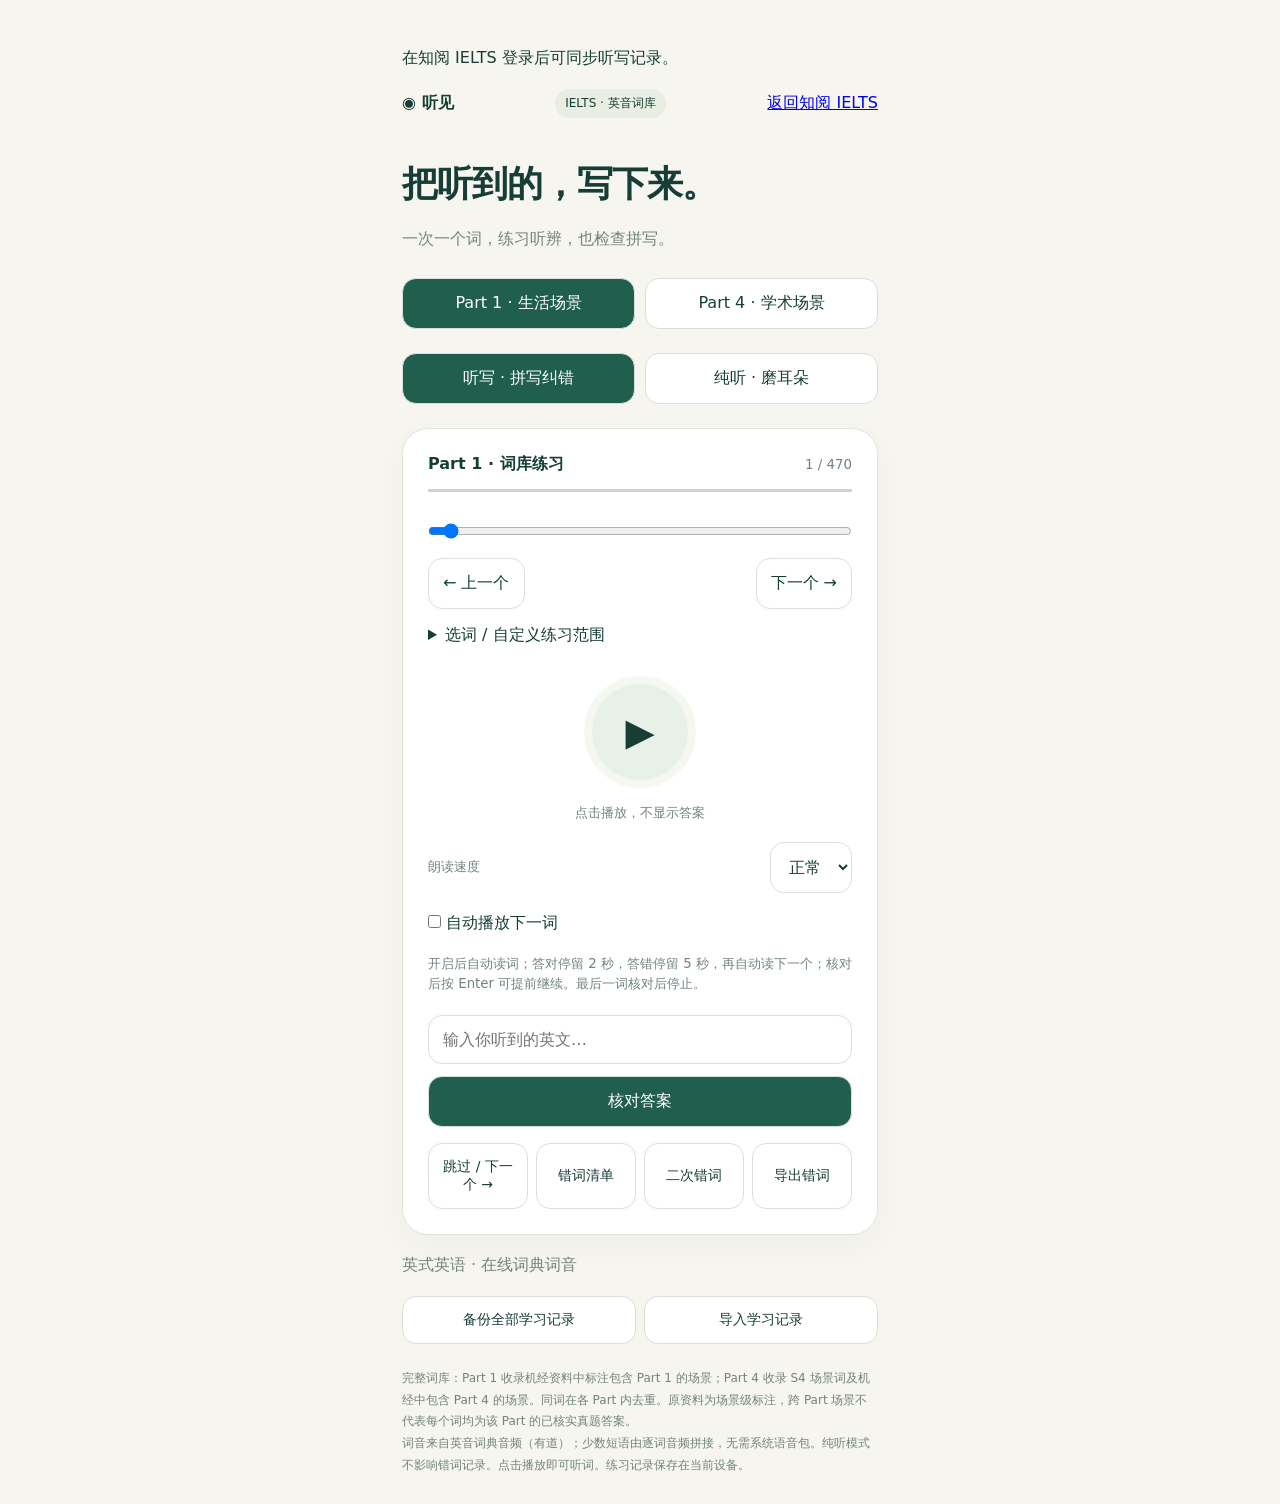
==== dictation/index.html @ 8abfdfd5 "Add standalone Part 1 and Part 4 dictation module" ====
<!doctype html><html lang="zh-CN"><meta charset="utf-8"><meta name="viewport" content="width=device-width,initial-scale=1"><title>听见 · 雅思听写</title><style>*{box-sizing:border-box}body{margin:0;background:#f6f5ef;color:#163d36;font:16px system-ui}main{max-width:520px;margin:auto;padding:28px 22px}header{display:flex;justify-content:space-between;align-items:center}small,.muted{color:#72847c}h1{font-size:36px;letter-spacing:-1px;margin:42px 0 10px}p{line-height:1.8}.tabs{display:flex;gap:10px;margin:24px 0}button,select,input{font:inherit;border:1px solid #d7e1d8;border-radius:14px;padding:14px;background:white;color:inherit}button{cursor:pointer}.tabs button{flex:1}.active,.primary{background:#205e4e;color:white}.card{background:white;border:1px solid #e0e5da;border-radius:26px;padding:25px;box-shadow:0 12px 35px #163d3608}.row{display:flex;justify-content:space-between;align-items:center}.play{display:block;margin:30px auto 14px;width:112px;height:112px;border-radius:50%;background:#e8f1e8;font-size:38px;border:8px solid #f5f8f1}input{width:100%;margin:22px 0 12px;outline-color:#205e4e}.primary{width:100%}#result{line-height:1.8;margin-top:16px}footer{font-size:12px;line-height:1.8;color:#72847c;margin-top:24px}.tools{display:flex;gap:8px;margin-top:16px}.tools button{flex:1;font-size:14px}progress{width:100%;height:5px;accent-color:#205e4e}.tag{background:#e8eee2;padding:6px 10px;border-radius:20px;font-size:12px}</style><main><p id="cloudState" role="status"></p><header><b>◉ 听见</b><span class="tag">IELTS · 英音词库</span><a href="../">返回知阅 IELTS</a></header><h1>把听到的，写下来。</h1><p class="muted">一次一个词，练习听辨，也检查拼写。</p><div class="tabs"><button id="p1" class="active" onclick="choose(1)">Part 1 · 生活场景</button><button id="p4" onclick="choose(4)">Part 4 · 学术场景</button></div><div class="tabs"><button id="dictMode" class="active" onclick="mode('dict')">听写 · 拼写纠错</button><button id="listenMode" onclick="mode('listen')">纯听 · 磨耳朵</button></div><section id="wrongPanel" hidden class="card" style="margin-bottom:20px"><div class="row"><b id="wrongTitle">错词清单</b><button onclick="returnAll()">返回全部词</button></div><p class="muted">复习答对也会保留记录；只有点击“已学会”才从当前清单移除。错词复习中再次答错，会加入二次错词清单。</p><div class="tools"><button onclick="wrongSelect(true)">全选</button><button onclick="wrongSelect(false)">取消全选</button></div><div class="tools"><button onclick="review()">原错词清单</button><button onclick="openSecond()">二次错词清单</button></div><button onclick="exportWrong()" style="width:100%;margin-top:12px">导出全部错词（含二次错词）</button><div id="wrongRows" style="max-height:360px;overflow:auto;margin:12px 0"></div><button class="primary" onclick="practiceWrong()">练习勾选的错词</button><p id="wrongMessage" aria-live="polite"></p></section><div class="card"><div class="row"><b id="label"></b><small id="count"></small></div><button id="returnAll" hidden onclick="returnAll()" style="width:100%;margin:12px 0">← 返回当前 Part 全部词</button><progress id="progress"></progress><input id="seek" type="range" min="0" value="0" aria-label="调整词语进度" style="margin:14px 0 2px" onchange="jump(Number(this.value))"><div class="row"><button onclick="jump(Math.max(0,idx-1))">← 上一个</button><button onclick="jump(Math.min(list.length-1,idx+1))">下一个 →</button></div><details style="margin-top:16px"><summary style="cursor:pointer">选词 / 自定义练习范围</summary><p class="muted" style="font-size:13px">打开列表会暂停播放，并显示英文词。点击词语可跳转；勾选后可练选中的词。</p><div class="tools"><button onclick="selectAll(true)">全选</button><button onclick="selectAll(false)">清空</button></div><div id="wordPicker" style="max-height:240px;overflow:auto;margin:12px 0"></div><button class="primary" onclick="useSelected()">练选中的词</button><button style="width:100%;margin-top:8px" onclick="choose(part)">恢复当前 Part 全部词</button><p id="selectionMessage" aria-live="polite"></p></details><button class="play" aria-label="播放英文词音" onclick="play()">▶</button><center><small id="status">点击播放，不显示答案</small></center><div class="row" style="margin-top:20px"><small>朗读速度</small><select id="rate" aria-label="朗读速度"><option value="0.8">慢速</option><option value="1" selected>正常</option></select></div><div id="listening" hidden><p id="nowWord" style="text-align:center;font-size:24px"></p><div class="row"><label for="gap">词间停顿</label><select id="gap"><option value="2000">2 秒</option><option value="4000" selected>4 秒</option><option value="6000">6 秒</option></select></div><p><label><input id="loop" type="checkbox" checked style="width:auto;margin:0"> 循环当前 Part</label></p><p class="muted">自动读词两遍，再播放下一个。开始前设置好；锁屏或切换后台可能中断播放。</p></div><div id="dictation"><p><label><input id="autoDict" type="checkbox" style="width:auto;margin:0" onchange="setAutoDict()"> 自动播放下一词</label></p><small>开启后自动读词；答对停留 2 秒，答错停留 5 秒，再自动读下一个；核对后按 Enter 可提前继续。最后一词核对后停止。</small><input id="answer" placeholder="输入你听到的英文…" autocomplete="off" autocorrect="off" autocapitalize="off" spellcheck="false" aria-label="听写答案"><button class="primary" id="check" onclick="check()">核对答案</button><div id="result" aria-live="polite"></div><div class="tools"><button onclick="next()">跳过 / 下一个 →</button><button onclick="review()">错词清单</button><button onclick="openSecond()">二次错词</button><button onclick="exportWrong()">导出错词</button></div></div></div><p id="voiceInfo" class="muted" aria-live="polite"></p><div class="tools"><button onclick="backupStudy()">备份全部学习记录</button><button onclick="document.getElementById('restoreFile').click()">导入学习记录</button></div><input id="restoreFile" type="file" accept="application/json,.json" hidden onchange="restoreStudy(this)"><p id="backupStatus" aria-live="polite"></p><footer>完整词库：Part 1 收录机经资料中标注包含 Part 1 的场景；Part 4 收录 S4 场景词及机经中包含 Part 4 的场景。同词在各 Part 内去重。原资料为场景级标注，跨 Part 场景不代表每个词均为该 Part 的已核实真题答案。<br>词音来自英音词典音频（有道）；少数短语由逐词音频拼接，无需系统语音包。纯听模式不影响错词记录。点击播放即可听词。练习记录保存在当前设备。</footer></main><script src="../vendor/supabase-2.117.3.js"></script><script src="../cloud/config.js"></script><script src="../cloud/sync-model.js"></script><script>
const phonetics={"certificate": "/səˈtɪfɪkeɪt/", "map": "/mæp/", "insurance": "/ɪnˈʃʊərəns/", "family": "/ˈfæməli/", "market": "/ˈmɑːkɪt/", "Saturday": "/ˈsætədeɪ/", "swim": "/swɪm/", "gym": "/dʒɪm/", "drama": "/ˈdrɑːmə/", "newspaper": "/ˈnjuːzpeɪpər/", "singing": "/ˈsɪŋɪŋ/", "studio": "/ˈstjuːdiəʊ/", "golf": "/ɡɒlf/", "Thursday": "/ˈθɜːzdeɪ/", "magazine": "/ˌmæɡəˈziːn/", "film": "/fɪlm/", "guide": "/ɡaɪd/", "camp": "/kæmp/", "Sunday": "/ˈsʌndeɪ/", "April": "/ˈeɪprəl/", "glove": "/ɡlʌv/", "sticker": "/ˈstɪkər/", "month": "/mʌnθ/", "competition": "/ˌkɒmpəˈtɪʃn/", "diet": "/ˈdaɪət/", "primary school": "/ˈpraɪməri skuːl/", "sandwich": "/ˈsænwɪdʒ/", "piano": "/piˈænəʊ/", "swimming": "/ˈswɪmɪŋ/", "school": "/skuːl/", "apron": "/ˈeɪprən/", "bicycle": "/ˈbaɪsɪkl/", "helmet": "/ˈhelmət/", "pencil": "/ˈpensl/", "phone": "/fəʊn/", "travel": "/ˈtrævl/", "vegetarian": "/ˌvedʒɪˈteəriən/", "sports": "/spɔːts/", "March": "/mɑːtʃ/", "guitar": "/ɡɪˈtɑː(r)/", "day": "/deɪ/", "family photo": "/ˈfæməliˈfəʊtəʊ/", "hat": "/hæt/", "toy": "/tɔɪ/", "drink": "/drɪŋk/", "climbing": "/ˈklaɪmɪŋ/", "sailing": "/ˈseɪlɪŋ/", "October": "/ɒkˈtəʊbər/", "radio": "/ˈreɪdiəʊ/", "cartoon": "/kɑːˈtuːn/", "keyboard": "/ˈkiːbɔːd/", "music": "/ˈmʌzɪk/", "shopping": "/ˈʃɒpɪŋ/", "exhibition": "/ˌeksɪˈbɪʃn/", "dancing": "/ˈdɑːnsɪŋ/", "tennis": "/ˈtenɪs/", "party": "/ˈpɑːti/", "meal": "/miːl/", "July": "/dʒuˈlaɪ/", "tent": "/tent/", "nature": "/ˈneɪtʃər/", "September": "/sepˈtembər/", "morning": "/ˈmɔːnɪŋ/", "artists’ club": "/ˈɑːtɪstəz klʌb/", "bike": "/baɪk/", "camera": "/ˈkæmərə/", "car": "/kɑː(r)/", "card": "/kɑːd/", "cousin": "/ˈkʌzn/", "helicopter": "/ˈhelɪkɒptər/", "menu": "/ˈmenjuː/", "movie": "/ˈmuːvi/", "week": "/wiːk/", "gift": "/ɡɪft/", "bag": "/bæɡ/", "gallery": "/ˈɡæləri/", "slide": "/slaɪd/", "warning": "/ˈwɔːnɪŋ/", "movement": "/ˈmuːvmənt/", "restaurant": "/ˈrestrɒnt/", "emergency": "/iˈmɜːdʒənsi/", "album": "/ˈælbəm/", "every": "/ˈevri/", "seminar group": "/ˈsemɪnɑː(r) ɡruːp/", "chef": "/ʃef/", "organized": "/ˈɔːɡənaɪzd/", "candle": "/ˈkændl/", "date": "/deɪt/", "instructor": "/ɪnˈstrʌktər/", "diving": "/ˈdaɪvɪŋ/", "Tuesday": "/ˈtjuːzdeɪ/", "August": "/ˈɔːɡəst/", "pound": "/paʊnd/", "theatre": "/ˈθiətə(r)/", "new opera": "/njuː ˈɒpərə/", "baseball": "/ˈbeɪsbɔːl/", "November": "/nəʊˈvembər/", "afternoon": "/ˌɑːftəˈnuːn/", "child": "/tʃaɪld/", "boys": "/bɔɪz/", "comedy": "/ˈkɒmədi/", "ticket": "/ˈtɪkɪt/", "allergy": "/ˈælədʒi/", "Wednesday": "/ˈwenzdeɪ/", "festival": "/ˈfestɪvl/", "programmes": "/ˈprəʊɡræmz/", "automatic": "/ˌɔːtəˈmætɪk/", "baby": "/ˈbeɪbi/", "ball": "/bɔːl/", "basement": "/ˈbeɪsmənt/", "booklet": "/ˈbʊklɪt/", "boot": "/buːt/", "box": "/bɒks/", "boxing": "/ˈbɒksɪŋ/", "celebration": "/selɪˈbreɪʃn/", "circus": "/ˈsɜːkəs/", "club": "/klʌb/", "clubhouse": "/ˈklʌbhaʊs/", "coat": "/kəʊt/", "comic": "/ˈkɒmɪk/", "contract": "/ˈkɒntrækt/", "dance": "/dɑːns/", "extra": "/ˈekstrə/", "fitness": "/ˈfɪtnəs/", "high": "/haɪ/", "hiking": "/ˈhaɪkɪŋ/", "Indoor": "/ˈɪndɔː(r)/", "knife": "/naɪf/", "large": "/lɑːdʒ/", "mail": "/meɪl/", "mat": "/mæt/", "pay": "/peɪ/", "rope": "/rəʊp/", "search": "/sɜːtʃ/", "soccer": "/ˈsɒkər/", "sport": "/spɔːt/", "stamp": "/stæmp/", "stand": "/stænd/", "strawberry": "/ˈstrɔːbəri/", "surf": "/sɜːf/", "sweater": "/ˈswetər/", "total": "/ˈtəʊtl/", "umbrella": "/ʌmˈbrelə/", "activity": "/ækˈtɪvəti/", "art": "/ɑːt/", "back problem": "/bæk ˈprɒbləm/", "band": "/bænd/", "beverage": "/bɪˈvɛrɪdʒ/", "bird watching": "/bɜːd ˈwɒtʃɪŋ/", "booking": "/ˈbʊkɪŋ/", "bright clothes": "/braɪt klaʊðz/", "cold drink": "/kəʊld drɪŋk/", "dentist": "/ˈdentɪst/", "error": "/ˈerər/", "health check": "/heθ tʃek/", "historical photo": "/hɪˈstɒrɪkl fəʊtəʊ/", "message": "/ˈmesɪdʒ/", "opera": "/ˈɒprə/", "paint": "/peɪnt/", "parents": "/ˈpeərənts/", "postage": "/ˈpəʊstɪdʒ/", "purple": "/ˈpɜːpl/", "race": "/reɪs/", "recent reward": "/ˈriːsnt riˈwɔːd/", "resort": "/rɪˈzɔːt/", "return": "/rɪˈtɜːn/", "russia": "/ˈrʌʃə/", "silence": "/ˈsaɪləns/", "single": "/ˈsɪŋɡl/", "truck": "/trʌk/", "wet suit": "/wet suːt/", "yoga": "/ˈjəʊɡə/", "uncle": "/ˈʌŋkl/", "double": "/ˈdʌbl/", "brush": "/brʌʃ/", "garden": "/ˈɡɑːdn/", "cleaning": "/ˈkliːnɪŋ/", "flexible": "/ˈfleksɪbl/", "expensive": "/ɪkˈspensɪv/", "boxes": "/ˈbɒksɪz/", "home": "/həʊm/", "storage": "/ˈstɔːrɪdʒ/", "laundry": "/ˈlɔːndri/", "apartment": "/əˈpɑːtmənt/", "uniform": "/ˈjuːnɪfɔːm/", "furniture": "/ˈfɜːnɪtʃər/", "doctor": "/ˈdɒktər/", "floor": "/flɔːr/", "security": "/sɪˈkjʊəri/", "shoes": "/ʃuːz/", "accommodation": "/əˌkɒməˈdeɪʃn/", "grocery": "/ˈɡrəʊsəri/", "waterproof": "/ˈwɔːtəpruːf/", "trousers": "/ˈtraʊzərz/", "towel": "/ˈtaʊəl/", "references": "/ˈrefərənsɪz/", "polished": "/ˈpɒlɪʃt/", "labels": "/ˈleɪblz/", "carton": "/ˈkɑːtn/", "budget": "/ˈbʌdʒɪt/", "cheaper": "/ˈtʃiːpər/", "check/cheque": "/tʃek/", "fridge": "/frɪdʒ/", "heater": "/ˈhiːtə(r)/", "housing": "/ˈhaʊzɪŋ/", "neighbor": "/ˈneɪbər/", "non-smoking": "/ˌnɒn ˈsməʊkɪŋ/", "northeast": "/ˌnɔːθˈiːst/", "northern": "/ˈnɔːðən/", "oven": "/ˈʌvn/", "pillow": "/ˈpɪləʊ/", "star": "/stɑː(r)/", "table": "/ˈteɪbl/", "television": "/ˈtelɪvɪʒn/", "cabinets": "/ˈkæbɪnɪts/", "quiet": "/ˈkwaɪət/", "balcony": "/ˈbælkəni/", "breakfast": "/ˈbrekfəst/", "flat": "/flæt/", "game": "/ɡeɪm/", "garbage": "/ˈɡɑːrbɪdʒ/", "heated": "/hiːtɪd/", "House": "/haʊs/", "kitchen": "/ˈkɪtʃɪn/", "leak": "/liːk/", "lock": "/lɒk/", "microwave": "/ˈmaɪkrəweɪv/", "safe": "/seɪf/", "chair": "/tʃeə(r)/", "sick": "/sɪk/", "socks": "/sɒks/", "suit": "/suːt/", "snack": "/snæk/", "CDs": "/siː diːz/", "reception": "/rɪˈsepʃn/", "rack": "/ræk/", "long strap": "/lɒŋ stræp/", "fan": "/fæn/", "jeans": "/dʒiːnz/", "bin": "/bɪn/", "beach": "/biːtʃ/", "hospital": "/ˈhɒspɪtl/", "photograph": "/ˈfəʊtəʊɡræf/", "supermarket": "/ˈsuːpəmɑːkɪt/", "conference": "/ˈkɒnfərəns/", "night": "/naɪt/", "round": "/raʊnd/", "cinema": "/ˈsɪnɪmə/", "museum": "/ˈmjuːziəm/", "cafe": "/ˈkæfeɪ/", "airline": "/ˈeəlaɪn/", "cake": "/keɪk/", "food": "/fuːd/", "photo": "/ˈfəʊtəʊ/", "tourism": "/ˈtʊərɪzəm/", "meat": "/miːt/", "holiday": "/ˈhɒlədeɪ/", "south": "/saʊθ/", "egg": "/eg/", "children": "/ˈtʃɪldrən/", "driver": "/ˈdraɪvə(r)/", "playground": "/ˈpleɪɡraʊnd/", "walk": "/wɔːk/", "parking": "/ˈpɑːkɪŋ/", "passport": "/ˈpɑːspɔːt/", "train": "/treɪn/", "coach": "/kəʊtʃ/", "cookery": "/ˈkʊkəri/", "France": "/frɑːns/", "hotel": "/həʊˈtel/", "India": "/ˈɪndɪə/", "lunch": "/lʌntʃ/", "visa": "/ˈviːzə/", "juice": "/dʒuːs/", "massage": "/məˈsɑːʒ/", "waterfall": "/ˈwɔːtəfɔːl/", "address": "/əˈdres/", "autumn": "/ˈɔːtəm/", "café": "/ˈkæfeɪ/", "charge": "/tʃɑːdʒ/", "cheese": "/tʃiːz/", "cook": "/kʊk/", "Europe": "/ˈjʊərəp/", "flight": "/flaɪt/", "hive": "/haɪv/", "hot meal": "/hɒt miːl/", "husband": "/ˈhʌzbənd/", "jacket": "/ˈdʒækɪt/", "middle": "/ˈmɪdl/", "navigation": "/ˌnævɪˈɡeɪʃn/", "online": "/ˌɒnˈlaɪn/", "peak season": "/piːk ˈsiːzn/", "plane": "/pleɪn/", "seasoned": "/ˈsiːznd/", "Spanish": "/ˈspænɪʃ/", "spot": "/spɒt/", "taxi": "/ˈtæksi/", "weekend": "/ˈwiːkɛnd/", "name": "/neɪm/", "Scotland": "/ˈskɒtlənd/", "transportation": "/trænspɔːˈteɪʃn/", "drive": "/draɪv/", "Japan": "/dʒəˈpæn/", "apple": "/ˈæpl/", "tomato": "/təˈmeɪtoʊ/", "dinner": "/ˈdɪnər/", "refreshments": "/rɪˈfreʃmənts/", "cream": "/kriːm/", "rice": "/raɪs/", "pizza": "/ˈpiːtsə/", "health center": "/helθ ˈsentər/", "birthday": "/ˈbɜːθdeɪ/", "review": "/rɪˈviːuː/", "account": "/əˈkaʊnt/", "cash": "/kæʃ/", "child seat": "/tʃaɪld siːt/", "coffee": "/ˈkɒfi/", "donation": "/dəʊˈneɪʃn/", "instrument": "/ˈɪnstrəmənt/", "noisy": "/ˈnɔɪzi/", "north America": "/ˌnɔːθ əˈmerɪkə/", "seafood": "/ˈsiːfuːd/", "ship": "/ʃɪp/", "snowboarding": "/ˈsnəʊbɔːdɪŋ/", "tourist": "/ˈtʊərɪst/", "walking boots": "/ˈwɔːkɪŋ buːts/", "business area": "/ˈbɪznəs ˈeəriə/", "June": "/dʒuːn/", "hour": "/ˈaʊər/", "harbor": "/ˈhɑːbər/", "blanket": "/ˈblæŋkɪt/", "desk": "/desk/", "local": "/ˈləʊkl/", "green ride": "/ɡriːn raɪd/", "root": "/ruːt/", "forest": "/ˈfɒrɪst/", "fish": "/fɪʃ/", "farm": "/fɑːm/", "bird": "/bɜːdz/", "shell": "/ʃel/", "flower": "/ˈflaʊər/", "organic": "/ɔːˈɡænɪk/", "grass": "/ɡrɑːs/", "hand": "/hænd/", "fruit": "/fruːt/", "extinct": "/ɪkˈstɪŋkt/", "male": "/meɪl/", "pest": "/pest/", "horse": "/hɔːs/", "endangered": "/ɪnˈdeɪndʒəd/", "half": "/hɑːf/", "lizard": "/ˈlɪzəd/", "neck": "/nek/", "nest": "/nest/", "rat": "/ræt/", "scientist": "/ˈsaɪəntɪst/", "virus": "/ˈvaɪrəs/", "whistle": "/ˈwɪsl/", "wolf": "/wʊlf/", "immune": "/ɪˈmjuːn/", "nut": "/nʌt/", "genetic": "/dʒɪˈnetɪk/", "donkey": "/ˈdɒŋkiː/", "soil": "/sɔɪl/", "coast": "/kəʊst/", "season": "/ˈsiːzn/", "seed": "/siːd/", "powder": "/ˈpaʊdər/", "hair": "/heə(r)/", "honey": "/ˈhʌni/", "hands": "/hændz/", "mineral": "/ˈmɪnərəl/", "disease": "/dɪˈziːz/", "bacteria": "/bækˈtɪəriə/", "animal": "/ˈænɪml/", "camel": "/ˈkæməl/", "dust": "/dʌst/", "fight": "/faɪt/", "sunlight": "/ˈsʌnlaɪt/", "tree": "/triː/", "reduction": "/rɪˈdʌkʃn/", "smell": "/smel/", "temperature": "/ˈtemprətʃə(r)/", "vision": "/ˈvɪʒn/", "poison": "/ˈpɔɪzn/", "natural": "/ˈnætʃərəl/", "tools": "/tuːlz/", "open": "/ˈəʊpən/", "corn": "/kɔːn/", "leaves": "/liːvz/", "digestion": "/daɪˈdʒestʃən/", "wildlife": "/ˈwaɪldaɪf/", "coconut": "/ˈkəʊkənʌt/", "mold": "/məʊld/", "ant": "/ænt/", "storm": "/stɔːm/", "ocean": "/ˈəʊʃn/", "organism": "/ˈɔːɡənɪz(ə)m/", "fresh": "/freʃ/", "variety": "/vəˈraɪəti/", "immune system": "/ˈɪmjuːn ˈsɪstəm/", "tuna": "/ˈtuːnə/", "young": "/jʌŋ/", "strong": "/strɒŋ/", "perfume": "/ˈpɜːfjuːm/", "cosmetics": "/kɒzˈmetɪks/", "eye": "/aɪ/", "small": "/smɔːl/", "move": "/muːv/", "infection": "/ɪnˈfekʃn/", "foot": "/fʊt/", "mouth": "/maʊθ/", "vitamin": "/ˈvaɪtəmɪn/", "taste": "/teɪst/", "lion": "/ˈlaɪən/", "antibiotic": "/ˌæntɪbaɪˈɒtɪk/", "ankle": "/ˈæŋkl/", "antiseptic": "/ˌæntɪˈseptɪk/", "cricket": "/ˈkrɪkɪt/", "dog": "/dɒɡ/", "dry": "/draɪ/", "eagle": "/ˈiːɡl/", "eat": "/iːt/", "fat": "/fæt/", "fishing net": "/ˈfɪʃɪŋ net/", "flu": "/fluː/", "fox": "/fɒks/", "fur": "/fɜː(r)/", "hearing": "/ˈhɪərɪŋ/", "hot": "/hɒt/", "hunger": "/ˈhʌŋɡər/", "hungry": "/ˈhʌŋɡri/", "illness": "/ˈɪlnəs/", "instinctive": "/ɪnˈstɪŋktɪv/", "leg": "/leɡ/", "alarm": "/əˈlɑːm/", "anti-freeze": "/ˌæntiː ˈfriːz/", "bee": "/biː/", "bone": "/bəʊn/", "brain": "/breɪn/", "feather": "/ˈfeðə(r)/", "frog": "/frɒɡ/", "heat": "/hiːt/", "lamb": "/læm/", "mice": "/maɪs/", "monkey": "/ˈmʌŋki/", "nutrition": "/njuːˈtrɪʃn/", "orange": "/ˈɒrɪndʒ/", "saliva": "/səˈlaɪvə/", "silver setting": "/ˈsɪlvər ˈsetɪŋ/", "source": "/sɔːs/", "specimen": "/ˈspesɪmən/", "spices": "/ˈspaɪsɪz/", "migrate": "/maɪˈɡreɪt/", "pair": "/peə(r)/", "portable": "/ˈpɔːtəbl/", "potato": "/pəˈteɪtəʊ/", "protection": "/prəˈtekʃn/", "rabbit": "/ˈræbɪt/", "herb": "/hɜːb/", "sheep": "/ʃiːp/", "shoulder": "/ˈʃəʊldər/", "signature": "/ˈsɪɡnətʃər/", "skin": "/skɪn/", "spider": "/ˈspaɪdər/", "sugar": "/ˈʃʊɡər/", "tail": "/teɪl/", "weed": "/wiːd/", "whales": "/weɪlz/", "captive": "/ˈkæptɪv/", "water": "/ˈwɔːtə/", "river": "/ˈrɪvər/", "mountain": "/ˈmaʊntɪn/", "stone": "/stəʊnz/", "fire": "/ˈfaɪər/", "climate": "/ˈklaɪmɪt/", "chocolate": "/ˈtʃɒklɪt/", "weight": "/weɪt/", "weather": "/ˈweðər/", "circle": "/ˈsɜːkl/", "nylon": "/ˈnaɪlɒn/", "lake": "/leɪk/", "environment": "/ɪnˈvaɪrənmənt/", "chemical": "/ˈkemɪklz/", "frozen": "/ˈfrəʊzn/", "technology": "/tekˈnɒlədʒi/", "cloud": "/klaʊd/", "energy": "/ˈenədʒi/", "microscope": "/ˈmaɪkrəskəʊp/", "iron": "/ˈaɪən/", "sun": "/sʌn/", "electrical": "/ɪˈlektrɪkl/", "ice": "/aɪs/", "volcano": "/vɒlˈkeɪnəʊ/", "wind": "/wɪnd/", "polluted": "/pəˈluːtɪd/", "resource": "/rɪˈsɔːs/", "trace": "/treɪs/", "dark": "/dɑːk/", "smoke": "/sməʊk/", "land": "/lænd/", "density": "/ˈdensəti/", "drought": "/draʊt/", "erosion": "/ɪˈrəʊʒn/", "carbon dioxide": "/ˌkɑːbən daɪˈɒksaɪd/", "global warming": "/ˈɡləʊbl ˈwɔːmɪŋ/", "air": "/eə(r)/", "electricity": "/ɪˌlekˈtrɪsɪti/", "depth": "/depθ/", "island": "/ˈaɪlənd/", "elastic": "/ɪˈlæstɪk/", "forecast": "/ˈfɔːkɑːst/", "circulation": "/ˌsɜːkjʊˈleɪʃn/", "durable": "/ˈdjʊərəbl/", "rain": "/reɪn/", "unnatural": "/ʌnˈnætʃərəl/", "flavour": "/ˈfleɪvər/", "fertilizer": "/ˈfɜːtəlaɪzər/", "drug": "/drʌɡ/", "collector": "/kəˈlektər/", "colored": "/ˈkʌləd/", "contaminant": "/kənˈtæmɪnənt/", "fog": "/fɒɡ/", "fossil": "/ˈfɒsəl/", "lower": "/ˈləʊər/", "lead": "/liːd/", "mining": "/ˈmaɪnɪŋ/", "moisture": "/ˈmɔɪstʃə(r)/", "nitrogen": "/ˈnaɪtrədʒən/", "oil": "/ɔɪl/", "olive oil": "/ˈɒlɪv ɔɪl/", "salty": "/ˈsɔːlti/", "thunder": "/ˈθʌndər/", "mineral soil": "/ˈmɪnərəl sɔɪl/", "mud": "/mʌd/", "oxygen": "/ˈɒksɪdʒən/", "pollution": "/pəˈluːʃn/", "rainwater": "/ˈreɪnˌwɔːtə(r)/", "smallest": "/ˈsmɔːlst/", "soft sediment": "/sɒft səˈdɪmənt/", "spare": "/speə(r)/", "thunderstorm": "/ˈθʌndəstɔːm/", "timber": "/ˈtɪmbər/", "language": "/ˈlæŋɡwɪdʒ/", "gold": "/ɡəʊld/", "tax": "/tæks/", "clothes": "/kləʊðz/", "coin": "/kɔɪn/", "salt": "/sɔːlt/", "negative": "/ˈnegətɪv/", "cave": "/keɪv/", "wedding": "/ˈwedɪŋ/", "village": "/ˈvɪlɪdʒɪ/", "face": "/feɪs/", "history": "/ˈhɪstəri/", "traditional": "/trəˈdɪʃənəl/", "silver": "/ˈsɪlvər kɔɪn/", "medicine": "/ˈmedsn/", "story": "/ˈstɔːri/", "painting": "/ˈpeɪntɪŋ/", "song": "/sɒŋ/", "women": "/ˈwɪmɪn/", "arrow": "/ˈærəʊ/", "entertainment": "/entəˈteɪnmənt/", "population": "/ˌpɒpjuˈleɪʃn/", "code": "/kəʊd/", "advertisement": "/ədˈvɜːtɪsmənt/", "agriculture": "/ˈæɡrɪkʌltʃər/", "brick": "/brɪk/", "bronze": "/brɒnz/", "desert": "/ˈdezət/", "ink": "/ɪŋk/", "letter": "/ˈletər/", "number": "/ˈnʌmbər/", "pilot": "/ˈpaɪlət/", "poetry": "/ˈpəʊətri/", "servant": "/ˈsɜːvənt/", "silk": "/sɪlk/", "shiny": "/ˈʃaɪni/", "government": "/ˈɡʌvənmənt/", "pottery": "/ˈpɒtəri/", "necklace": "/ˈnekls/", "Mexico": "/ˈmeksɪkəʊ/", "castle": "/ˈkɑːsl/", "Spain": "/speɪn/", "poor": "/pɔːr/", "economy": "/ɪˈkɒnəmi/", "politician": "/ˌpɒlɪˈtɪʃn/", "European": "/ˌjʊərəˈpiːən/", "oldest": "/ˈəʊldɪst/", "origin": "/ˈɒrɪdʒɪn/", "army": "/ˈɑːmi/", "accent": "/ˈæksnt/", "textile": "/ˈtekstaɪl/", "citizen": "/ˈsɪtɪzn/", "stories": "/ˈstɔːriz/", "central": "/ˈsentrəl/", "marriage": "/ˈmærɪdʒ/", "legal": "/ˈliːɡl/", "countries": "/ˈkʌntriz/", "culture": "/ˈkʌltʃər/", "classical": "/ˈklæsɪkl/", "fountain": "/ˈfaʊntn/", "emperor": "/ˈempərə(r)/", "Germany": "/ˈdʒɜːməni/", "rich": "/rɪtʃ/", "preserved": "/prɪˈzɜːvd/", "hill": "/hɪl/", "hospitality": "/hɒspɪˈtælɪti/", "lifestyle": "/ˈlaɪfstaɪl/", "company": "/ˈkʌmpəni/", "regulation": "/ˌreɡjuˈleɪʃn/", "escape": "/ɪˈskeɪp/", "boat": "/bəʊt/", "buried": "/ˈberɪd/", "clothing": "/ˈkləʊðɪŋ/", "colony": "/ˈkɒləni/", "digging": "/ˈdɪɡɪŋ/", "irrigate": "/ɪˈrɪɡeɪt/", "irrigation": "/ɪrɪˈɡeɪʃn/", "liberty": "/ˈlɪbəti/", "pirate": "/ˈpaɪrət/", "preserve": "/prɪˈzɜːv/", "proof": "/pruːf/", "signal": "/ˈsɪɡnəl/", "starvation": "/stɑːˈveɪʃn/", "still": "/stɪl/", "straw": "/strɔː/", "symbol": "/ˈsɪmbəl/", "childhood": "/ˈtʃaɪldhʊd/", "cotton": "/ˈkɒtn/", "crack": "/kræk/", "crown": "/kraʊn/", "cultural": "/ˈkʌltʃərəl/", "danger": "/ˈdeɪndʒər/", "dark blue": "/dɑːk bluː/", "definition": "/ˌdefɪˈnɪʃn/", "dirt": "/dɜːt/", "education": "/ˌedʒuˈkeɪʃn/", "enlargement": "/ɪnˈlɑːrdʒmənt/", "glue": "/ɡluː/", "higher": "/ˈhaɪər/", "hunting": "/ˈhʌntɪŋ/", "image": "/ˈɪmɪdʒ/", "impact": "/ˈɪmpækt/", "ingredient": "/ɪnˈɡriːdiənt/", "hero(es)": "/ˈhɪərəʊz/", "magic": "/ˈmædʒɪk/", "mathematics": "/ˌmæθəˈmætɪks/", "obesity": "/oʊˈbiːsəti/", "originality": "/ˌɒrɪdʒɪˈnæləti/", "pool": "/puːl/", "poverty": "/ˈpɒvəti/", "prison": "/ˈprɪzn/", "realistic": "/rɪəˈlɪstɪk/", "safety": "/ˈseɪfti/", "shipment": "/ˈʃɪpmənt/", "slave": "/sleɪv/", "sweetener": "/ˈswiːtnər/", "tank": "/tæŋk/", "temple": "/ˈtempl/", "trade": "/treɪd/", "varnish": "/ˈvɑːnɪʃ/", "war": "/wɔːr/", "public": "/ˈpʌblɪk/", "ancestors": "/ˈænsestərs/", "interview": "/ˈɪntəvjuː/", "book": "/bʊk/", "view": "/vjuː/", "feedback": "/ˈfiːdbæk/", "information": "/ˌɪnfəˈmeɪʃn/", "paper": "/ˈpeɪpər/", "discussion": "/dɪˈskʌʃən/", "reading": "/waɪd ˈriːdɪŋ/", "report": "/rɪˈpɔːt/", "lecture": "/ˈlektʃər/", "research": "/rɪˈsɜːtʃ/", "translation": "/trænsˈleɪʃn/", "material": "/məˈtɪəriəl/", "spelling": "/ˈspelɪŋ/", "academic": "/ˌækəˈdemɪk/", "talk": "/tɔːk/", "planning": "/ˈplænɪŋ/", "survey": "/ˈsɜːveɪ/", "list of objective": "/lɪst əv ɒbˈdʒɛktɪv/", "alternative": "/ɔːlˈtɜːrnətɪv/", "answer": "/ˈɑːnsə(r)/", "homework": "/ˈhəʊmwɜːk/", "math": "/mæθ/", "program": "/ˈprəʊɡræm/", "reference": "/ˈrefərəns/", "researcher": "/rɪˈsɜːtʃər/", "score": "/skɔː(r)/", "senior": "/ˈsiːniər/", "sequence": "/ˈsiːkwəns/", "sheet": "/ʃiːt/", "student": "/ˈstjuːdənt/", "tutor": "/ˈtjuːtə(r)/", "write": "/raɪt/", "project outline": "/ˈprɒdʒɛkt ˈaʊtlaɪn/", "clear argument": "/klɪər ˈɑːɡjumənt/", "design research": "/dɪˈzaɪn ˈrɪsɜːtʃ/", "theory": "/ˈθɪəri/", "chapters": "/ˈtʃæptərz/", "checklist": "/ˈtʃɛklɪst/", "coursework": "/ˈkɔːswɜːk/", "oral": "/ˈɔːrəl/", "knowledge": "/ˈnɒlɪdʒ/", "object": "/ˈɒbdʒɪkt/", "display": "/dɪˈspleɪ/", "triangle": "/ˈtraɪæŋɡl/", "study ability": "/ˈstʌdi əˈbɪləti/", "compulsory": "/kəmˈpʌlsəri/", "classification": "/ˌklæsɪfɪˈkeɪʃn/", "group": "/ɡruːp/", "categories": "/kəˈtɛɡəriːz/", "learning": "/ˈlɜːrnɪŋ/", "seminar": "/ˈsemɪnɑː(r)/", "teacher": "/ˈtiːtʃər/", "accurate": "/ˈækjərət/", "essay": "/ˈeseɪ/", "evidence": "/ˈevɪdəns/", "video": "/ˈvɪdiəʊ/", "visitor": "/ˈvɪzɪtər/", "writing": "/ˈraɪtɪŋ/", "advertising": "/ˈædvətaɪzɪŋ/", "training": "/ˈtreɪnɪŋ/", "business": "/ˈbɪznɪs/", "website": "/ˈwɛbsaɪt/", "money": "/ˈmʌni/", "factory": "/ˈfæktri/", "Internet": "/ˈɪntənet/", "media": "/ˈmiːdiə/", "commercial": "/kəˈmɜːʃl/", "freedom": "/ˈfriːdəm/", "fun": "/fʌn/", "office": "/ˈɒfɪs/", "manager": "/ˈmænɪdʒər/", "marketing": "/ˈmɑːkɪtɪŋ/", "meeting": "/ˈmiːtɪŋ/", "email": "/ˈiːmeɪl/", "engineer": "/ˌendʒɪˈnɪər/", "logo": "/ˈləʊɡəʊ/", "printer": "/ˈprɪntər/", "international": "/ˌɪntəˈnæʃnəl/", "job": "/dʒɒb/", "personal": "/ˈpɜːsənl/", "team": "/tiːm/", "tutorial": "/tjuːˈtɔːriəl/", "computer": "/kəmˈpjuːtər/", "journalism": "/ˈdʒɜːnəlɪzəm/", "writer": "/ˈraɪtər/", "cost": "/kɒst/", "discount": "/ˈdɪskaʊnt/", "cooperation": "/kəʊˌɒpəˈreɪʃn/", "packaging": "/ˈpækɪdʒɪŋ/", "communication": "/ˌkɒmjuːnɪˈkeɪʃn/", "timetable": "/ˈtaɪmteɪbl/", "concentration": "/ˌkɒnsnˈtreɪʃn/", "arrange": "/əˈreɪndʒ/", "boss": "/bɒs/", "corporate": "/ˈkɔːpərɪt/", "distribution": "/ˌdɪstrɪˈbjuːʃn/", "dressing": "/ˈdresɪŋ/", "global market": "/ˈɡləʊbəl ˈmɑːkɪt/", "health": "/helθ/", "increased": "/ɪnˈkriːst/", "investor": "/ɪnˈvɛstə(r)/", "mature": "/məˈtʃʊər/", "mistake": "/mɪˈsteɪk/", "permanent": "/ˈpɜːmənənt/", "permission": "/pəˈmɪʃn/", "prejudice": "/ˈpredʒədɪs/", "print": "/prɪnt/", "reporter": "/rɪˈpɔːtə(r)/", "school record": "/skuːl rɪˈkɔːd/", "script": "/skrɪpt/", "sell": "/sel/", "service": "/ˈsɜːvɪs/", "economics": "/ˌiːkəˈnɒmɪks/", "deposit": "/dɪˈpɒzɪt/", "engineering": "/ˌendʒɪˈnɪərɪŋ/", "printed": "/ˈprɪntɪd/", "global": "/ˈɡləʊbəl/", "documentation": "/ˌdɒkjuˈmeɪnteɪʃn/", "consultant": "/kənˈsʌltənt/", "trader": "/ˈtreɪdər/", "full-time": "/ˈfʊl taɪm/", "income": "/ˈɪŋkʌm/", "advertise": "/ˈædvətaɪz/", "director": "/dəˈrektər/", "management": "/məˈnædʒmənt/", "value": "/ˈvæljuː/", "shared": "/ʃeəd/", "punctual": "/ˈpʌŋktʃuəl/", "customers": "/ˈkʌstəməz/", "qualification": "/ˌkwɒlɪfɪˈkeɪʃn/", "guest": "/ɡest/", "bonus": "/ˈbəʊnəs/", "commitment": "/kəˈmɪtmənt/", "common": "/ˈkɒmən/", "diamond": "/ˈdaɪəmənd/", "distance": "/ˈdɪstəns/", "illegal": "/ɪˈliːɡəl/", "improvement": "/ɪmˈpruːvmənt/", "license": "/ˈlaɪsns/", "loyalty": "/ˈlɔɪəlti/", "motivation": "/ˌməʊtɪˈveɪʃn/", "national park": "/ˈnæʃnəl pɑːk/", "nursery": "/ˈnɜːsri/", "obligation": "/ˌɒblɪˈɡeɪʃn/", "pioneer": "/ˌpaɪəˈniːər/", "procedure": "/prəˈsiːdʒər/", "process": "/ˈprəʊses/", "reaction": "/riˈækʃn/", "rules": "/ruːlz/", "sick-pay": "/ˈsɪk peɪ/", "sound": "/saʊnd/", "support": "/səˈpɔːt/", "talent": "/ˈtælənt/", "unemployment": "/ˌʌnɪmˈplɔɪmənt/", "unfair": "/ʌnˈfeər/", "variable": "/ˈveəriəbl/", "waitress": "/ˈweɪtrəs/", "workshop": "/ˈwɜːkʃɒp/", "car taxes": "/kɑːr ˈtæksɪz/", "experience": "/ɪkˈspɪəriəns/", "trust": "/trʌst/", "power": "/ˈpaʊər/", "fear": "/fɪər/", "emotion": "/ɪˈməʊʃn/", "stress": "/stres/", "gender": "/ˈdʒendər/", "picture": "/ˈpɪktʃər/", "reason": "/ˈriːzən/", "skill": "/skɪl/", "body": "/ˈbɒdi/", "identical": "/aɪˈdentɪkəl/", "heart": "/hɑːt/", "interaction": "/ˌɪntərˈækʃn/", "reliable": "/rɪˈlaɪəbl/", "social": "/ˈsəʊʃl/", "teamwork": "/ˈtiːmwɜːk/", "age": "/eɪdʒ/", "life": "/laɪf/", "moderate": "/ˈmɒdərət/", "relationship": "/rɪˈleɪʃnʃɪp/", "apology": "/əˈpɒlədʒi/", "behavior": "/bɪˈheɪvjər/", "confidence": "/ˈkɒnfɪdəns/", "difficult": "/ˈdɪfɪkəlt/", "humor": "/ˈhjuːmə(r)/", "loss": "/lɒs/", "privacy": "/ˈpraɪvəsi/", "twin": "/twɪn/", "length": "/leŋθ/", "wrong": "/rɒŋ/", "guideline": "/ˈɡaɪdlaɪn/", "incorrect": "/ˌɪnkəˈrɛkt/", "intelligent": "/ɪnˈtɛlɪdʒənt/", "observation": "/ˌɒbzəˈveɪʃn/", "equal": "/ˈiːkwəl/", "reflective": "/rɪˈflektɪv/", "joke": "/dʒəʊk/", "change": "/tʃeɪndʒ/", "headache": "/ˈhedeɪk/", "memories": "/ˈmemərɪz/", "random": "/ˈrændəm/", "evolution": "/ˌiːvəˈluːʃn/", "accept": "/əkˈsept/", "purpose": "/ˈpɜːpəs/", "myth": "/mɪθ/", "dream": "/driːm/", "excitement": "/ɪkˈsaɪtmənt/", "expectation": "/ɪkˌspektəˈteɪʃn/", "friend": "/frend/", "hard": "/hɑːd/", "kindness": "/ˈkaɪndnəs/", "link": "/lɪŋk/", "perception": "/pəˈsepʃn/", "pleasure": "/ˈpleʒər/", "pressure": "/ˈpreʃər/", "priority": "/praɪˈɒrəti/", "sad": "/sæd/", "understand": "/ʌndəˈstænd/", "zone": "/zəʊn/", "uncomfortable": "/ʌnˈkʌmftəbl/", "healthy": "/ˈhelθi/", "personality": "/ˌpɜːsəˈnælɪti/", "feeling": "/ˈfiːlɪŋ/", "leader": "/ˈliːdər/", "eye contact": "/aɪ kənˈtækt/", "person": "/ˈpɜːsn/", "adult": "/ˈædʌlt/", "funny": "/ˈfʌni/", "society": "/səˈsaɪəti/", "save": "/seɪv/", "puzzle": "/ˈpʌzl/", "imitate": "/ɪˈmɪteɪt/", "unimportant": "/ˌʌnɪmˈpɔːtnt/", "action": "/ˈækʃn/", "adventure": "/ədˈventʃər/", "aware": "/əˈweə(r)/", "bored": "/bɔːd/", "companionship": "/kəmˈpæniənʃɪp/", "compensation": "/ˌkɒmpənˈseɪʃn/", "concentrate": "/ˈkɒnsntreɪt/", "confirmation": "/ˌkɒnfəˈmeɪʃn/", "congratulations": "/ˌkɒŋɡrəˈtʃuˈleɪʃnz/", "edge": "/edʒ/", "end": "/end/", "guess": "/ɡes/", "identification": "/aɪˌdentɪfɪˈkeɪʃn/", "limitation": "/ˌlɪmɪˈteɪʃn/", "logic": "/ˈlɒdʒɪk/", "medication": "/ˌmedɪˈkeɪʃn/", "memory": "/ˈmeməri/", "mirror": "/ˈmɪrər/", "normal": "/ˈnɔːml/", "passive": "/ˈpæsɪv/", "pattern": "/ˈpætnər/", "recognize": "/ˈrekəɡnaɪz/", "rumor": "/ˈruːmə(r)/", "sharing": "/ˈʃeərɪŋ/", "smile": "/smaɪl/", "smooth": "/smuːð/", "stare": "/steə(r)/", "stressful": "/ˈstresfl/", "threat": "/θret/", "top": "/tɒp/", "wood": "/wʊd/", "city": "/ˈsɪti/", "insect": "/ˈɪnsekt/", "glass": "/ɡlɑːs/", "roof": "/ruːf/", "wax": "/wæks/", "steel": "/stiːl/", "pump": "/pʌmp/", "equipment": "/ɪˈkwɪpmənt/", "color": "/ˈkʌlə(r)/", "access": "/ˈækses/", "plastic": "/ˈplæstɪk/", "decoration": "/ˌdekəˈreɪʃn/", "flooding": "/ˈfluːdɪŋ/", "lid": "/lɪd/", "frame": "/freɪm/", "entrance": "/ˈentrəns/", "western": "/ˈwestərn/", "foundation": "/faʊnˈdeɪʃn/", "sand": "/sænd/", "clay": "/kleɪ/", "steam": "/stiːm/", "horizontal": "/ˌhɒrɪˈzɒntəl/", "sculpture": "/ˈskʌlptʃə(r)/", "layers": "/ˈleɪərz/", "concrete": "/ˈkɒŋkriːt/", "tower": "/ˈtaʊər/", "shadow": "/ˈʃædəʊ/", "machinery": "/məˈʃiːnəri/", "seat": "/siːt/", "carpet": "/ˈkɑːpɪt/", "suitcase": "/ˈsjuːtkeɪs/", "window": "/ˈwɪndəʊ/", "block": "/blɒk/", "processing": "/prəʊˈsesɪŋ/", "size": "/saɪz/", "user": "/ˈjuːzər/", "screen": "/skiːn/", "velvet": "/ˈvelvɪt/", "white": "/waɪt/", "space": "/speɪs/", "drawer": "/ˈdrɔː(r)/", "convenient": "/kənˈviːniənt/", "labor": "/ˈleɪbər/", "strength": "/streŋθ/", "bank": "/bæŋk/", "skyscraper": "/ˈskaɪskreɪpər/", "rainfall": "/ˈreɪnfaʊl/", "wooden": "/ˈwʊdn/", "acid": "/ˈæsɪd/", "door": "/dɔː(r)/", "front": "/frʌnt/", "generator": "/ˈdʒenəreɪtə(r)/", "glasses": "/ˈɡlɑːsɪz/", "land bridge": "/lænd brɪdʒ/", "machine": "/məˈʃiːn/", "manual": "/ˈmænjuəl/", "outside": "/ˌaʊtˈsaɪd/", "pure": "/pjʊə(r)/", "stuck": "/stʌk/", "long stick": "/lɒŋ stɪk/", "metal": "/ˈmetl/", "string": "/stiːl/", "structure": "/ˈstrʌktʃər/", "wall": "/wɔːl/", "window glass": "/ˈwɪndəʊ ɡlɑːs/", "tape measurer": "/teɪp məˈʒʌrər/", "park": "/pɑːk/", "traffic": "/ˈtræfɪk/", "library": "/ˈlaɪbrəri/", "street": "/striːt/", "station": "/ˈsteɪʃn/", "university": "/ˌjuːnɪˈvɜːsəti/", "north": "/nɔːθ/", "garage": "/ˈɡærɑːʒ/", "transport": "/ˈtrænspɔːt/", "airport": "/ˈeəpɔːt/", "tunnel": "/ˈtʌnl/", "plan": "/plæn/", "flag": "/flæɡ/", "square": "/skweə(r)/", "bridge": "/brɪdʒ/", "noise": "/nɔɪz/", "evaporation": "/ɪˌvæpəˈreɪʃn/", "cycling": "/ˈsaɪklɪŋ/", "lane": "/leɪn/", "railway": "/ˈreɪlweɪ/", "town": "/taʊn/", "urban": "/ˈɜːrbən/", "location": "/ləʊˈkeɪʃn/", "east": "/iːst/", "modern": "/ˈmɒdn/", "bookshop": "/ˈbʊkʃɒp/", "campus": "/ˈkæmpəs/", "clinic": "/ˈklɪnɪk/", "public transport": "/ˈpʌblɪk trænsˈpɔːt/", "resident": "/ˈrezɪdənt/", "retail": "/ˈriːteɪl/", "road": "/rəʊd/", "shopping mall": "/ˈʃɒpɪŋ mɔːl/", "warming": "/ˈwɔːmɪŋ/", "learning zone": "/ˈlɜːrnɪŋ zoʊn/", "pipe": "/paɪp/", "post office": "/pəʊst ˈɒfɪs/", "sea": "/siː/", "reptile": "/ˈreptaɪl/", "amphibian": "/æmˈfɪbiən/", "mammal": "/ˈmæml/", "rodent": "/ˈrəʊdnt/", "marine animal": "/məˈriːn ˈænɪml/", "tongue": "/tʌŋ/", "wing": "/wɪŋ/", "claw": "/klɔː/", "blood": "/blʌd/", "skull": "/skʌl/", "tusk": "/tʌsk/", "disc": "/dɪsk/", "herbivore": "/ˈhɜːbɪvɔː(r)/", "carnivore": "/ˈkɑːnɪvɔː(r)/", "omnivore": "/ˈɒmnɪvɔː(r)/", "predator": "/ˈpredətə(r)/", "prey": "/preɪ/", "hibernation": "/ˌhaɪbəˈneɪʃn/", "pump system": "/pʌmp ˈsɪstəm/", "rival": "/ˈraɪvl/", "mating": "/ˈmeɪtɪŋ/", "reproduction": "/ˌriːprəˈdʌkʃn/", "habitat": "/ˈhæbɪtæt/", "hole": "/həʊl/", "creek": "/kriːk/", "still water": "/stɪl ˈwɔːtə(r)/", "humidity": "/hjuːˈmɪdəti/", "destruction": "/dɪˈstrʌkʃn/", "fishing": "/ˈfɪʃɪŋ/", "invasion": "/ɪnˈveɪʒn/", "conservation": "/ˌkɒnsəˈveɪʃn/", "reserve": "/rɪˈzɜːv/", "sanctuary": "/ˈsæŋktʃuəri/", "atlas": "/ˈætləs/", "gene": "/dʒiːn/", "pollination": "/ˌpɒləˈneɪʃn/", "pollutant": "/pəˈluːtənt/", "emission": "/iˈmɪʃn/", "acid rain": "/ˈæsɪd reɪn/", "desertification": "/dɪˌzɜːtɪfɪˈkeɪʃn/", "deforestation": "/ˌdiːˌfɒrɪˈsteɪʃn/", "waste": "/weɪst/", "traffic noise": "/ˈtræfɪk nɔɪz/", "incineration plant": "/ɪnˌsɪnəˈreɪʃn plɑːnt/", "land-fill site": "/ˈlænd fɪl saɪt/", "sewage": "/ˈsuːɪdʒ/", "soot": "/sʊt/", "smog": "/smɒɡ/", "ozone layer": "/ˈəʊzəʊn ˈleɪə(r)/", "greenhouse effect": "/ˈɡriːnhaʊs ɪˈfekt/", "ecosystem": "/ˈiːkəʊsɪstəm/", "moist": "/mɔɪst/", "frost": "/frɒst/", "flood": "/flʌd/", "earthquake": "/ˈɜːθkweɪk/", "volcanic eruption": "/vɒlˈkænɪk ɪˈrʌpʃn/", "refuge": "/ˈrefjuːdʒ/", "alternative energy": "/ɔːlˈtɜːnətɪv ˈenədʒi/", "renewable energy": "/rɪˈnjuːəbl ˈenədʒi/", "disposal": "/dɪˈspəʊzl/", "classify": "/ˈklæsɪfaɪ/", "solar energy": "/ˈsəʊlə ˈenədʒi/", "energy-saving": "/ˈenədʒi ˈseɪvɪŋ/", "recycle": "/ˌriːˈsaɪkl/", "hydrogen": "/ˈhaɪdrədʒən/", "fuel": "/ˈfjuːəl/", "petrol": "/ˈpetrəl/", "marble": "/ˈmɑːbl/", "cement": "/sɪˈment/", "pebble": "/ˈpebl/", "tile": "/taɪl/", "chimney": "/ˈtʃɪmni/", "terrace": "/ˈterəs/", "stair": "/steə(r)/", "insulation": "/ˌɪnsjuˈleɪʃn/", "ventilation": "/ˌventɪˈleɪʃn/", "pillar": "/ˈpɪlə(r)/", "ceiling": "/ˈsiːlɪŋ/", "attic": "/ˈætɪk/", "soundproof": "/ˈsaʊndpruːf/", "palace": "/ˈpæləs/", "church": "/tʃɜːtʃ/", "fort": "/fɔːt/", "monument": "/ˈmɒnjumənt/", "pyramid": "/ˈpɪrəmɪd/", "cathedral": "/kəˈθiːdrəl/", "archaeology": "/ˌɑːkiˈɒlədʒi/", "remains": "/rɪˈmeɪnz/", "bury": "/ˈberi/", "sonar": "/ˈsəʊnɑː(r)/", "radar": "/ˈreɪdɑː(r)/", "sensor": "/ˈsensə(r)/", "carbon": "/ˈkɑːbən/", "bog": "/bɒɡ/", "pit": "/pɪt/", "artifact": "/ˈɑːtɪfækt/", "scroll": "/skrəʊl/", "sand glass": "/ˈsænd ɡlɑːs/", "weapon": "/ˈwepən/", "portrait": "/ˈpɔːtrət/", "aqueduct": "/ˈækwɪdʌkt/", "telescope": "/ˈtelɪskəʊp/", "telegraph": "/ˈtelɪɡrɑːf/", "thermometer": "/θəˈmɒmɪtə(r)/", "needle": "/ˈniːdl/", "linen": "/ˈlɪnɪn/", "yarn": "/jɑːn/", "wine": "/waɪn/", "wool": "/wʊl/", "rubber": "/ˈrʌbə(r)/", "copper": "/ˈkɒpə(r)/", "fabric": "/ˈfæbrɪk/", "cloth": "/klɒθ/", "malaria": "/məˈleəriə/", "taxation": "/tækˈseɪʃn/", "tribe": "/traɪb/", "clan": "/klæn/", "ancestor": "/ˈænsestə(r)/", "prehistoric": "/ˌpriːhɪˈstɒrɪk/", "religion": "/rɪˈlɪdʒən/", "settlement": "/ˈsetlmənt/", "custom": "/ˈkʌstəm/", "ritual": "/ˈrɪtʃuəl/", "engraving": "/ɪnˈɡreɪvɪŋ/", "peasant": "/ˈpezənt/", "aboriginal": "/ˌæbəˈrɪdʒənl/", "royal": "/ˈrɔɪəl/", "farmer": "/ˈfɑːmə(r)/", "noble": "/ˈnəʊbl/", "craftsman": "/ˈkrɑːftsmən/", "status": "/ˈsteɪtəs/", "folk": "/fəʊk/", "entrepreneur": "/ˌɒntrəprəˈnɜː(r)/", "startup": "/ˈstɑːtʌp/", "corporation": "/ˌkɔːpəˈreɪʃn/", "subsidiary": "/səbˈsɪdiəri/", "headquarters": "/ˌhedˈkwɔːtəz/", "branch": "/brɑːntʃ/", "premises": "/ˈpremɪsɪz/", "staff": "/stɑːf/", "employee": "/ɪmˈplɔɪiː/", "supervisor": "/ˈsuːpəvaɪzə(r)/", "colleague": "/ˈkɒliːɡ/", "operation": "/ˌɒpəˈreɪʃn/", "overheads": "/ˈəʊvəhedz/", "profit": "/ˈprɒfɪt/", "revenue": "/ˈrevənjuː/", "market research": "/ˈmɑːkɪt rɪˈsɜːtʃ/", "questionnaire": "/ˌkwestʃəˈneə(r)/", "focus group": "/ˈfəʊkəs ɡruːp/", "target market": "/ˈtɑːɡɪt ˈmɑːkɪt/", "market share": "/ˈmɑːkɪt ʃeə(r)/", "marketing campaign": "/ˈmɑːkɪtɪŋ kæmˈpeɪn/", "promotion": "/prəˈməʊʃn/", "brand": "/brænd/", "brand loyalty": "/brænd ˈlɔɪəlti/", "product launch": "/ˈprɒdʌkt lɔːntʃ/", "customer service": "/ˈkʌstəmə ˈsɜːvɪs/", "customer retention": "/ˈkʌstəmə rɪˈtenʃn/", "finance": "/ˈfaɪnæns/", "investment": "/ɪnˈvestmənt/", "capital": "/ˈkæpɪtl/", "fund": "/fʌnd/", "loan": "/ləʊn/", "interest rate": "/ˈɪntrəst reɪt/", "inflation": "/ɪnˈfleɪʃn/", "recession": "/rɪˈseʃn/", "merger": "/ˈmɜːdʒə(r)/", "acquisition": "/ˌækwɪˈzɪʃn/", "bankruptcy": "/ˈbæŋkrʌptsi/", "share": "/ʃeə(r)/", "stock market": "/stɒk ˈmɑːkɪt/", "production": "/prəˈdʌkʃn/", "manufacture": "/ˌmænjuˈfæktʃə(r)/", "supplier": "/səˈplaɪə(r)/", "supply chain": "/səˈplaɪ tʃeɪn/", "logistics": "/ləˈdʒɪstɪks/", "warehouse": "/ˈweəhaʊs/", "wholesale": "/ˈhəʊlseɪl/", "distributor": "/dɪˈstrɪbjutə(r)/", "export": "/ɪkˈspɔːt/", "import": "/ˈɪmpɔːt/", "tariff": "/ˈtærɪf/"};const banks={"1": [["certificate", "证书"], ["map", "地图"], ["insurance", "保险"], ["family", "家庭"], ["market", "市场"], ["Saturday", "周六"], ["swim", "游泳"], ["gym", "健身房"], ["drama", "戏剧；剧本"], ["newspaper", "报纸"], ["singing", "唱歌"], ["studio", "工作室"], ["golf", "高尔夫"], ["Thursday", "周四"], ["magazine", "杂志"], ["film", "电影；胶片"], ["guide", "指南；向导"], ["camp", "露营"], ["Sunday", "周日"], ["April", "四月"], ["glove", "手套"], ["sticker", "贴画"], ["month", "月，月份"], ["competition", "竞赛；比赛"], ["diet", "饮食；节食"], ["primary school", "小学"], ["sandwich", "三明治"], ["piano", "钢琴"], ["swimming", "游泳（动名词）"], ["school", "学校"], ["apron", "围裙"], ["bicycle", "自行车"], ["helmet", "头盔"], ["pencil", "铅笔"], ["phone", "电话"], ["travel", "旅行"], ["vegetarian", "素食主义者"], ["sports", "体育"], ["March", "三月"], ["guitar", "吉他"], ["day", "天；日"], ["family photo", "家庭照片"], ["hat", "帽子"], ["toy", "玩具"], ["drink", "饮料；喝"], ["climbing", "爬行"], ["sailing", "帆船运动"], ["October", "十月"], ["radio", "录音机"], ["cartoon", "卡通"], ["keyboard", "键盘"], ["music", "音乐"], ["shopping", "购物"], ["exhibition", "展览"], ["dancing", "跳舞"], ["tennis", "网球"], ["party", "派对"], ["meal", "餐"], ["July", "七月"], ["tent", "帐篷"], ["nature", "自然"], ["September", "九月"], ["morning", "早晨"], ["artists’ club", "艺术家俱乐部"], ["bike", "自行车"], ["camera", "照相机"], ["car", "汽车"], ["card", "卡片"], ["cousin", "堂（表）兄弟姐妹"], ["helicopter", "直升机"], ["menu", "菜单"], ["movie", "电影"], ["week", "星期；周"], ["gift", "礼物"], ["bag", "袋子"], ["gallery", "画廊"], ["slide", "滑行；幻灯片"], ["warning", "警告"], ["movement", "移动"], ["restaurant", "餐馆"], ["emergency", "紧急情况"], ["album", "相册"], ["every", "每一个"], ["seminar group", "研讨小组"], ["chef", "主厨"], ["organized", "有组织的"], ["candle", "蜡烛"], ["date", "日期"], ["instructor", "指导员"], ["diving", "潜水"], ["Tuesday", "周二"], ["August", "八月"], ["pound", "英镑"], ["theatre", "剧院"], ["new opera", "新歌剧"], ["baseball", "棒球"], ["November", "十一月"], ["afternoon", "下午"], ["child", "孩子"], ["boys", "男孩"], ["comedy", "喜剧"], ["ticket", "票"], ["allergy", "过敏"], ["Wednesday", "周三"], ["festival", "节日"], ["programmes", "节目；计划"], ["automatic", "自动的"], ["baby", "婴儿"], ["ball", "球；舞会"], ["basement", "地下室"], ["booklet", "小册子"], ["boot", "靴子"], ["box", "盒子"], ["boxing", "拳击运动"], ["celebration", "庆祝；庆典"], ["circus", "马戏团"], ["club", "俱乐部"], ["clubhouse", "俱乐部会所"], ["coat", "外套"], ["comic", "喜剧的；漫画"], ["contract", "合同；契约"], ["dance", "跳舞；舞蹈"], ["extra", "额外的；特别的"], ["fitness", "健康；适合"], ["high", "高的"], ["hiking", "远足；徒步旅行"], ["Indoor", "室内的"], ["knife", "刀"], ["large", "大的"], ["mail", "邮件；邮政"], ["mat", "垫子"], ["pay", "支付"], ["rope", "绳子"], ["search", "搜索；搜寻"], ["soccer", "足球（英式英语）"], ["sport", "运动"], ["stamp", "邮票"], ["stand", "站立；台；摊"], ["strawberry", "草莓"], ["surf", "冲浪"], ["sweater", "毛衣"], ["total", "总数；完全的"], ["umbrella", "雨伞"], ["activity", "活动"], ["art", "艺术"], ["back problem", "背部问题"], ["band", "乐队；带子"], ["beverage", "饮料"], ["bird watching", "观鸟"], ["booking", "预订"], ["bright clothes", "鲜艳的衣服"], ["cold drink", "冷饮"], ["dentist", "牙医"], ["error", "错误"], ["health check", "健康检查"], ["historical photo", "历史照片"], ["message", "消息"], ["opera", "歌剧"], ["paint", "油漆；绘画"], ["parents", "父母"], ["postage", "邮费"], ["purple", "紫色"], ["race", "比赛"], ["recent reward", "最近的奖励"], ["resort", "度假村"], ["return", "返回"], ["russia", "俄罗斯"], ["silence", "沉默"], ["single", "单一的"], ["truck", "卡车"], ["wet suit", "潜水衣"], ["yoga", "瑜伽"], ["uncle", "叔叔"], ["double", "双倍的"], ["brush", "刷子"], ["garden", "花园"], ["cleaning", "清洁"], ["flexible", "灵活的"], ["expensive", "昂贵的"], ["boxes", "盒子"], ["home", "家"], ["storage", "存储"], ["laundry", "洗衣店；洗衣"], ["apartment", "公寓"], ["uniform", "制服"], ["furniture", "家具"], ["doctor", "医生"], ["floor", "地板"], ["security", "安全"], ["shoes", "鞋子（复数形式）"], ["accommodation", "住宿"], ["grocery", "食品杂货"], ["waterproof", "防水的"], ["trousers", "裤子"], ["towel", "毛巾"], ["references", "参考资料"], ["polished", "打磨过的"], ["labels", "标签（复数形式）"], ["carton", "纸板箱"], ["budget", "预算"], ["cheaper", "更便宜的"], ["check/cheque", "支票"], ["fridge", "冰箱"], ["heater", "加热器"], ["housing", "住房"], ["neighbor", "邻居"], ["non-smoking", "禁止吸烟的"], ["northeast", "东北"], ["northern", "北方的"], ["oven", "烤箱"], ["pillow", "枕头"], ["star", "星星"], ["table", "桌子"], ["television", "电视"], ["cabinets", "橱柜"], ["quiet", "安静的"], ["balcony", "阳台"], ["breakfast", "早餐"], ["flat", "公寓"], ["game", "游戏；比赛"], ["garbage", "垃圾"], ["heated", "加热的"], ["House", "房子"], ["kitchen", "厨房"], ["leak", "泄漏"], ["lock", "锁"], ["microwave", "微波炉"], ["safe", "安全的"], ["chair", "椅子"], ["sick", "生病的"], ["socks", "袜子"], ["suit", "西装"], ["snack", "小吃"], ["CDs", "光盘（复数形式，"], ["reception", "接待"], ["rack", "架子"], ["long strap", "长带"], ["fan", "风扇；粉丝"], ["jeans", "牛仔裤"], ["bin", "箱子"], ["beach", "海滩"], ["hospital", "医院"], ["photograph", "照片"], ["supermarket", "超市"], ["conference", "会议"], ["night", "夜晚"], ["round", "圆的"], ["cinema", "电影院"], ["museum", "博物馆"], ["cafe", "咖啡馆"], ["airline", "航空公司"], ["cake", "蛋糕"], ["food", "食物"], ["photo", "照片"], ["tourism", "旅游业"], ["meat", "肉"], ["holiday", "假期"], ["south", "南"], ["egg", "鸡蛋"], ["children", "孩子们（复数）"], ["driver", "司机"], ["playground", "游乐场"], ["walk", "行走"], ["parking", "停车"], ["passport", "护照"], ["train", "火车"], ["coach", "长途汽车"], ["cookery", "烹饪术"], ["France", "法国"], ["hotel", "酒店"], ["India", "印度"], ["lunch", "午餐"], ["visa", "签证"], ["juice", "果汁"], ["massage", "按摩"], ["waterfall", "瀑布"], ["address", "地址"], ["autumn", "秋天"], ["charge", "费用"], ["cheese", "奶酪"], ["cook", "烹饪"], ["Europe", "欧洲"], ["flight", "航班"], ["hive", "蜂箱"], ["hot meal", "热餐"], ["husband", "丈夫"], ["jacket", "夹克"], ["middle", "中间"], ["navigation", "导航"], ["online", "在线"], ["peak season", "旺季"], ["plane", "飞机"], ["seasoned", "有经验的"], ["Spanish", "西班牙的"], ["spot", "地点"], ["taxi", "出租车"], ["weekend", "周末"], ["name", "名字"], ["Scotland", "苏格兰"], ["transportation", "运输"], ["drive", "驾驶"], ["Japan", "日本"], ["apple", "苹果"], ["tomato", "西红柿"], ["dinner", "晚餐"], ["refreshments", "点心，茶点"], ["cream", "奶油"], ["rice", "米饭"], ["pizza", "披萨"], ["health center", "健康中心"], ["birthday", "生日"], ["review", "回顾；评论；审查"], ["account", "账户"], ["cash", "现金"], ["child seat", "儿童座椅"], ["coffee", "咖啡"], ["donation", "捐赠"], ["instrument", "乐器；工具"], ["noisy", "嘈杂的"], ["north America", "北美洲"], ["seafood", "海鲜"], ["ship", "船"], ["snowboarding", "单板滑雪"], ["tourist", "游客"], ["walking boots", "徒步靴"], ["business area", "商业区"], ["June", "六月"], ["hour", "小时"], ["harbor", "港口"], ["blanket", "毯子"], ["desk", "书桌"], ["local", "当地的"], ["green ride", "环保出行"], ["root", "根"], ["forest", "森林"], ["fish", "鱼"], ["farm", "农场"], ["bird", "鸟"], ["shell", "壳"], ["flower", "花"], ["organic", "有机的"], ["grass", "草"], ["hand", "手"], ["fruit", "水果"], ["extinct", "灭绝的"], ["male", "雄性的"], ["pest", "害虫；害虫般的人"], ["horse", "马"], ["endangered", "濒危的"], ["half", "一半"], ["lizard", "蜥蜴"], ["neck", "脖子"], ["nest", "巢"], ["rat", "老鼠"], ["scientist", "科学家"], ["virus", "病毒"], ["whistle", "口哨；吹口哨"], ["wolf", "狼"], ["immune", "免疫的"], ["nut", "坚果"], ["genetic", "遗传的"], ["donkey", "驴"], ["soil", "土壤"], ["coast", "海岸"], ["season", "季节"], ["seed", "种子"], ["powder", "粉末"], ["hair", "头发"], ["honey", "蜂蜜"], ["hands", "手"], ["mineral", "矿物"], ["disease", "疾病"], ["bacteria", "细菌（复数）"], ["animal", "动物"], ["camel", "骆驼"], ["dust", "灰尘"], ["fight", "打架；战斗"], ["sunlight", "阳光"], ["tree", "树"], ["reduction", "减少；缩小"], ["smell", "气味；嗅"], ["temperature", "温度"], ["vision", "视力；视觉"], ["poison", "毒药"], ["natural", "自然的"], ["tools", "工具"], ["open", "打开的"], ["corn", "玉米"], ["leaves", "叶子（复数）"], ["digestion", "消化"], ["wildlife", "野生动物"], ["coconut", "椰子"], ["mold", "模具，霉菌"], ["ant", "蚂蚁"], ["storm", "暴风雨"], ["ocean", "海洋"], ["organism", "生物体"], ["fresh", "新鲜的"], ["variety", "种类"], ["immune system", "免疫系统"], ["tuna", "金枪鱼"], ["young", "年轻的"], ["strong", "强壮的"], ["perfume", "香水"], ["cosmetics", "化妆品"], ["eye", "眼睛"], ["small", "小的"], ["move", "移动"], ["infection", "感染"], ["foot", "脚"], ["mouth", "嘴"], ["vitamin", "维生素"], ["taste", "味道，品尝"], ["lion", "狮子"], ["antibiotic", "抗生素"], ["ankle", "脚踝"], ["antiseptic", "防腐剂；杀菌剂"], ["cricket", "蟋蟀"], ["dog", "狗"], ["dry", "干的"], ["eagle", "鹰"], ["eat", "吃"], ["fat", "胖的；脂肪"], ["fishing net", "渔网"], ["flu", "流感"], ["fox", "狐狸"], ["fur", "皮毛"], ["hearing", "听力"], ["hot", "热的"], ["hunger", "饥饿"], ["hungry", "饥饿的"], ["illness", "疾病"], ["instinctive", "本能的"], ["leg", "腿"], ["alarm", "警报"], ["anti-freeze", "防冻剂"], ["bee", "蜜蜂"], ["bone", "骨头"], ["brain", "大脑"], ["feather", "羽毛"], ["frog", "青蛙"], ["heat", "热量"], ["lamb", "羔羊"], ["mice", "老鼠（复数）"], ["monkey", "猴子"], ["nutrition", "营养"], ["orange", "橙子"], ["saliva", "唾液"], ["silver setting", "银饰"], ["source", "来源"], ["specimen", "样本"], ["spices", "香料"], ["migrate", "迁徙；移动"], ["pair", "一对；两个"], ["portable", "便携式的"], ["potato", "马铃薯；土豆"], ["protection", "保护"], ["rabbit", "兔子"], ["herb", "草药；草本植物"], ["sheep", "羊；绵羊"], ["shoulder", "肩膀"], ["signature", "签名；特征"], ["skin", "皮肤"], ["spider", "蜘蛛"], ["sugar", "糖"], ["tail", "尾巴"], ["weed", "杂草；野草"], ["whales", "鲸鱼（复数）"], ["captive", "被捕获的；圈养的"], ["café", "咖啡馆"]], "4": [["root", "根"], ["forest", "森林"], ["fish", "鱼"], ["farm", "农场"], ["bird", "鸟"], ["shell", "壳"], ["flower", "花"], ["organic", "有机的"], ["grass", "草"], ["hand", "手"], ["fruit", "水果"], ["extinct", "灭绝的"], ["male", "雄性的"], ["pest", "害虫；害虫般的人"], ["horse", "马"], ["endangered", "濒危的"], ["half", "一半"], ["lizard", "蜥蜴"], ["neck", "脖子"], ["nest", "巢"], ["rat", "老鼠"], ["scientist", "科学家"], ["virus", "病毒"], ["whistle", "口哨；吹口哨"], ["wolf", "狼"], ["immune", "免疫的"], ["nut", "坚果"], ["genetic", "遗传的"], ["donkey", "驴"], ["soil", "土壤"], ["coast", "海岸"], ["season", "季节"], ["seed", "种子"], ["powder", "粉末"], ["hair", "头发"], ["honey", "蜂蜜"], ["hands", "手"], ["mineral", "矿物"], ["disease", "疾病"], ["bacteria", "细菌（复数）"], ["animal", "动物"], ["camel", "骆驼"], ["dust", "灰尘"], ["fight", "打架；战斗"], ["sunlight", "阳光"], ["tree", "树"], ["reduction", "减少；缩小"], ["smell", "气味；嗅"], ["temperature", "温度"], ["vision", "视力；视觉"], ["poison", "毒药"], ["natural", "自然的"], ["tools", "工具"], ["open", "打开的"], ["corn", "玉米"], ["leaves", "叶子（复数）"], ["digestion", "消化"], ["wildlife", "野生动物"], ["coconut", "椰子"], ["mold", "模具，霉菌"], ["ant", "蚂蚁"], ["storm", "暴风雨"], ["ocean", "海洋"], ["organism", "生物体"], ["fresh", "新鲜的"], ["variety", "种类"], ["immune system", "免疫系统"], ["tuna", "金枪鱼"], ["young", "年轻的"], ["strong", "强壮的"], ["perfume", "香水"], ["cosmetics", "化妆品"], ["eye", "眼睛"], ["small", "小的"], ["move", "移动"], ["infection", "感染"], ["foot", "脚"], ["mouth", "嘴"], ["vitamin", "维生素"], ["taste", "味道，品尝"], ["lion", "狮子"], ["antibiotic", "抗生素"], ["ankle", "脚踝"], ["antiseptic", "防腐剂；杀菌剂"], ["cricket", "蟋蟀"], ["dog", "狗"], ["dry", "干的"], ["eagle", "鹰"], ["eat", "吃"], ["fat", "胖的；脂肪"], ["fishing net", "渔网"], ["flu", "流感"], ["fox", "狐狸"], ["fur", "皮毛"], ["hearing", "听力"], ["hot", "热的"], ["hunger", "饥饿"], ["hungry", "饥饿的"], ["illness", "疾病"], ["instinctive", "本能的"], ["leg", "腿"], ["alarm", "警报"], ["anti-freeze", "防冻剂"], ["bee", "蜜蜂"], ["bone", "骨头"], ["brain", "大脑"], ["feather", "羽毛"], ["frog", "青蛙"], ["heat", "热量"], ["lamb", "羔羊"], ["mice", "老鼠（复数）"], ["monkey", "猴子"], ["nutrition", "营养"], ["orange", "橙子"], ["saliva", "唾液"], ["silver setting", "银饰"], ["source", "来源"], ["specimen", "样本"], ["spices", "香料"], ["migrate", "迁徙；移动"], ["pair", "一对；两个"], ["portable", "便携式的"], ["potato", "马铃薯；土豆"], ["protection", "保护"], ["rabbit", "兔子"], ["herb", "草药；草本植物"], ["sheep", "羊；绵羊"], ["shoulder", "肩膀"], ["signature", "签名；特征"], ["skin", "皮肤"], ["spider", "蜘蛛"], ["sugar", "糖"], ["tail", "尾巴"], ["weed", "杂草；野草"], ["whales", "鲸鱼（复数）"], ["captive", "被捕获的；圈养的"], ["water", "水"], ["river", "河流"], ["mountain", "山"], ["stone", "石头"], ["fire", "火"], ["climate", "气候"], ["chocolate", "巧克力"], ["weight", "重量"], ["weather", "天气"], ["circle", "圆圈，循环"], ["nylon", "尼龙"], ["lake", "湖泊"], ["environment", "环境"], ["chemical", "化学品"], ["frozen", "冷冻的；结冰的"], ["technology", "技术"], ["cloud", "云"], ["energy", "能量，能源"], ["microscope", "显微镜"], ["iron", "铁；熨斗"], ["sun", "太阳"], ["electrical", "电的；电气的"], ["ice", "冰"], ["volcano", "火山"], ["wind", "风"], ["polluted", "被污染的"], ["resource", "资源"], ["trace", "痕迹；追踪"], ["dark", "黑暗的"], ["smoke", "烟"], ["land", "土地"], ["density", "密度"], ["drought", "干旱"], ["erosion", "侵蚀"], ["carbon dioxide", "二氧化碳"], ["global warming", "全球变暖"], ["air", "空气"], ["electricity", "电"], ["depth", "深度"], ["island", "岛屿"], ["elastic", "有弹性的"], ["forecast", "预报"], ["circulation", "流通；循环"], ["durable", "耐用的"], ["rain", "下雨"], ["unnatural", "不自然的"], ["flavour", "风味；味道"], ["fertilizer", "肥料"], ["drug", "药物"], ["collector", "收集者；采集器"], ["colored", "有色的；着色的"], ["contaminant", "污染物"], ["fog", "雾"], ["fossil", "化石"], ["lower", "下方的；降低"], ["lead", "领导；铅（金属）"], ["mining", "采矿"], ["moisture", "湿气"], ["nitrogen", "氮"], ["oil", "油"], ["olive oil", "橄榄油"], ["salty", "咸的"], ["thunder", "雷声"], ["mineral soil", "矿质土壤"], ["mud", "泥；泥浆"], ["oxygen", "氧气"], ["pollution", "污染"], ["rainwater", "雨水"], ["smallest", "最小的"], ["soft sediment", "软沉积物"], ["spare", "多余的；备用的"], ["thunderstorm", "雷暴"], ["timber", "木材"], ["language", "语言"], ["gold", "金子"], ["tax", "税"], ["clothes", "衣服（复数形式）"], ["coin", "硬币"], ["salt", "盐"], ["negative", "负面的"], ["cave", "洞穴"], ["wedding", "婚礼"], ["village", "村庄"], ["face", "脸"], ["history", "历史"], ["traditional", "传统的"], ["silver", "银色的；银"], ["medicine", "医学；药"], ["story", "故事"], ["painting", "绘画"], ["song", "歌曲"], ["women", "女人（复数）"], ["arrow", "箭头"], ["entertainment", "娱乐；消遣"], ["population", "人口"], ["code", "代码；法则"], ["advertisement", "广告"], ["agriculture", "农业"], ["brick", "砖"], ["bronze", "青铜"], ["desert", "沙漠"], ["ink", "墨水"], ["letter", "信"], ["number", "数字"], ["pilot", "飞行员"], ["poetry", "诗歌"], ["servant", "仆人"], ["silk", "丝绸"], ["shiny", "有光泽的"], ["government", "政府"], ["pottery", "陶器，陶艺"], ["necklace", "项链"], ["Mexico", "墨西哥"], ["castle", "城堡"], ["Spain", "西班牙"], ["poor", "匮乏的；贫穷的"], ["economy", "经济"], ["politician", "政治家"], ["European", "欧洲的"], ["oldest", "最古老的"], ["origin", "起源"], ["army", "军队"], ["accent", "口音"], ["textile", "纺织品"], ["citizen", "公民"], ["stories", "故事（复数形式）"], ["central", "中央的"], ["marriage", "婚姻"], ["legal", "合法的"], ["countries", "国家（复数）"], ["culture", "文化"], ["classical", "古典的"], ["fountain", "喷泉"], ["emperor", "皇帝"], ["Germany", "德国"], ["rich", "丰富的；富有的"], ["preserved", "保存的"], ["hill", "山丘"], ["hospitality", "热情好客"], ["lifestyle", "生活方式"], ["company", "公司；陪伴"], ["regulation", "规章；条例"], ["escape", "逃跑，逃避"], ["boat", "船"], ["buried", "埋葬的（过去分词）"], ["clothing", "衣服"], ["colony", "殖民地"], ["digging", "挖掘（现在分词）"], ["irrigate", "灌溉"], ["irrigation", "灌溉"], ["liberty", "自由"], ["pirate", "海盗"], ["preserve", "保护；保存"], ["proof", "证明"], ["signal", "信号"], ["starvation", "饥饿"], ["still", "仍然"], ["straw", "稻草"], ["symbol", "符号"], ["childhood", "童年"], ["cotton", "棉花"], ["crack", "裂缝"], ["crown", "王冠"], ["cultural", "文化的"], ["danger", "危险"], ["dark blue", "深蓝色"], ["definition", "定义"], ["dirt", "污垢"], ["education", "教育"], ["enlargement", "扩大"], ["glue", "胶水"], ["higher", "更高的"], ["hunting", "打猎"], ["image", "图像"], ["impact", "影响"], ["ingredient", "成分"], ["hero(es)", "英雄（复数）"], ["magic", "魔法"], ["mathematics", "数学"], ["obesity", "肥胖"], ["originality", "原创性"], ["pool", "游泳池；池塘"], ["poverty", "贫穷"], ["prison", "监狱"], ["realistic", "现实的"], ["safety", "安全"], ["shipment", "装运；货物"], ["slave", "奴隶"], ["sweetener", "甜味剂"], ["tank", "坦克；水池"], ["temple", "寺庙"], ["trade", "贸易"], ["varnish", "清漆；亮光漆"], ["war", "战争"], ["art", "艺术"], ["public", "公共的"], ["ancestors", "祖先"], ["interview", "面试，访谈"], ["book", "书"], ["view", "观点"], ["feedback", "反馈"], ["information", "信息"], ["paper", "文章；纸"], ["discussion", "讨论"], ["reading", "阅读"], ["report", "报告"], ["lecture", "讲座"], ["research", "研究"], ["translation", "翻译"], ["material", "材料"], ["spelling", "拼写"], ["academic", "学术的"], ["talk", "谈话，讨论"], ["planning", "规划"], ["survey", "调查"], ["list of objective", "目标列表"], ["alternative", "替代的"], ["answer", "回答"], ["homework", "家庭作业"], ["math", "数学"], ["program", "程序；节目"], ["reference", "参考"], ["researcher", "研究人员"], ["score", "分数"], ["senior", "年长的；高级的"], ["sequence", "顺序"], ["sheet", "纸；表格"], ["student", "学生"], ["tutor", "导师；家庭教师"], ["write", "写"], ["project outline", "项目概要"], ["clear argument", "清晰的论点"], ["design research", "设计研究"], ["theory", "理论"], ["chapters", "章节"], ["checklist", "清单"], ["coursework", "课程作业"], ["oral", "口头的"], ["knowledge", "知识"], ["object", "物体，目标"], ["display", "展示"], ["triangle", "三角形"], ["study ability", "学习能力"], ["compulsory", "必修的，义务的"], ["classification", "分类"], ["group", "组，团体"], ["categories", "类别，种类"], ["learning", "学习"], ["seminar", "研讨会"], ["teacher", "教师"], ["accurate", "准确的"], ["essay", "文章"], ["evidence", "证据"], ["video", "视频"], ["visitor", "访问者"], ["writing", "写作"], ["advertising", "广告"], ["training", "训练"], ["business", "商业"], ["website", "网站"], ["money", "钱"], ["factory", "工厂"], ["Internet", "互联网"], ["media", "媒体"], ["commercial", "商业的"], ["freedom", "自由"], ["fun", "有趣的"], ["office", "办公室"], ["manager", "经理"], ["marketing", "市场营销"], ["meeting", "会议"], ["email", "邮件"], ["engineer", "工程师"], ["logo", "标志"], ["printer", "打印机"], ["international", "国际的"], ["job", "工作"], ["personal", "个人的"], ["team", "团队"], ["tutorial", "教程"], ["computer", "计算机"], ["journalism", "新闻业"], ["writer", "作家"], ["cost", "成本"], ["discount", "折扣"], ["cooperation", "合作"], ["packaging", "包装"], ["communication", "交流，沟通"], ["timetable", "时间表"], ["concentration", "集中；专注"], ["arrange", "安排"], ["boss", "老板"], ["corporate", "公司的"], ["distribution", "分配"], ["dressing", "穿衣；敷料"], ["global market", "全球市场"], ["health", "健康"], ["increased", "增加的（过去分词）"], ["investor", "投资者"], ["mature", "成熟的"], ["mistake", "错误"], ["permanent", "永久的"], ["permission", "许可"], ["prejudice", "偏见"], ["print", "打印"], ["reporter", "记者"], ["school record", "学业记录"], ["script", "剧本"], ["sell", "出售"], ["service", "服务"], ["economics", "经济学"], ["deposit", "存款"], ["engineering", "工程学"], ["printed", "印刷的"], ["global", "全球的"], ["documentation", "文档"], ["consultant", "顾问"], ["trader", "交易者"], ["full-time", "全职的"], ["income", "收入"], ["advertise", "做广告，宣传"], ["director", "导演，主任，董事"], ["management", "管理"], ["value", "价值"], ["shared", "共享的"], ["punctual", "守时的"], ["customers", "顾客（复数形式）"], ["qualification", "资格，资历"], ["guest", "客人"], ["bonus", "奖金；红利"], ["commitment", "承诺；奉献"], ["common", "常见的"], ["diamond", "钻石"], ["distance", "距离"], ["illegal", "非法的"], ["improvement", "改进"], ["license", "执照；许可证"], ["loyalty", "忠诚"], ["motivation", "动机"], ["national park", "国家公园"], ["nursery", "托儿所"], ["obligation", "义务"], ["pioneer", "先驱者"], ["procedure", "程序；步骤"], ["process", "过程"], ["reaction", "反应"], ["rules", "规则"], ["sick-pay", "病假工资"], ["sound", "声音"], ["support", "支持"], ["talent", "才能"], ["unemployment", "失业"], ["unfair", "不公平的"], ["variable", "可变的"], ["waitress", "女服务员"], ["workshop", "车间；研讨会"], ["car taxes", "车辆税"], ["experience", "经验；经历"], ["trust", "信任"], ["power", "力量"], ["fear", "恐惧"], ["emotion", "情绪"], ["stress", "压力"], ["gender", "性别"], ["picture", "图片"], ["reason", "原因"], ["skill", "技能"], ["body", "身体"], ["identical", "相同的"], ["heart", "心脏"], ["interaction", "互动"], ["reliable", "可靠的"], ["social", "社会的"], ["teamwork", "团队合作"], ["age", "年龄"], ["life", "生命"], ["moderate", "适度的"], ["relationship", "关系"], ["apology", "道歉"], ["behavior", "行为"], ["confidence", "信心"], ["difficult", "困难的"], ["humor", "幽默"], ["loss", "损失"], ["privacy", "隐私"], ["twin", "双胞胎中的一个"], ["length", "长度"], ["wrong", "错误的"], ["movement", "运动；活动"], ["guideline", "指导方针；准则"], ["incorrect", "不正确的"], ["intelligent", "智能的"], ["observation", "观察"], ["equal", "平等的"], ["reflective", "反射的；反思的"], ["joke", "笑话"], ["change", "改变"], ["headache", "头痛"], ["memories", "记忆（复数形式）"], ["random", "随机的"], ["evolution", "进化"], ["accept", "接受"], ["purpose", "目的"], ["myth", "神话"], ["dream", "梦想"], ["excitement", "兴奋"], ["expectation", "期望"], ["friend", "朋友"], ["hard", "困难的"], ["kindness", "善良"], ["link", "联系"], ["perception", "感知"], ["pleasure", "愉快"], ["pressure", "压力"], ["priority", "优先权"], ["sad", "悲伤的"], ["understand", "理解"], ["zone", "区域"], ["uncomfortable", "不舒服的"], ["healthy", "健康的"], ["personality", "个性"], ["feeling", "感觉"], ["leader", "领导者"], ["eye contact", "眼神交流"], ["person", "人"], ["adult", "成年人"], ["funny", "有趣的"], ["society", "社会"], ["save", "拯救"], ["puzzle", "谜题"], ["imitate", "模仿"], ["unimportant", "不重要的"], ["action", "行动，行为"], ["adventure", "冒险"], ["aware", "意识到的"], ["bored", "无聊的；厌烦的"], ["companionship", "友谊；陪伴"], ["compensation", "补偿；赔偿"], ["concentrate", "集中；浓缩"], ["confirmation", "确认"], ["congratulations", "祝贺"], ["edge", "边缘"], ["end", "结束"], ["guess", "猜测"], ["identification", "识别"], ["limitation", "限制"], ["logic", "逻辑"], ["medication", "药物"], ["memory", "记忆"], ["mirror", "镜子"], ["normal", "正常的"], ["passive", "被动的"], ["pattern", "模式"], ["recognize", "认出"], ["rumor", "谣言"], ["sharing", "分享"], ["smile", "微笑"], ["smooth", "平滑的"], ["stare", "凝视"], ["stressful", "有压力的"], ["threat", "威胁"], ["top", "顶部"], ["wood", "木头"], ["city", "城市"], ["insect", "昆虫"], ["glass", "玻璃"], ["roof", "屋顶"], ["wax", "蜡"], ["steel", "钢铁"], ["pump", "泵"], ["equipment", "设备"], ["color", "颜色"], ["access", "进入"], ["plastic", "塑料"], ["decoration", "装饰"], ["flooding", "洪水泛滥"], ["lid", "盖子"], ["frame", "框架"], ["entrance", "入口"], ["western", "西方的"], ["foundation", "基础；基金会"], ["sand", "沙子"], ["clay", "粘土"], ["steam", "蒸汽"], ["horizontal", "水平的"], ["sculpture", "雕塑"], ["layers", "层"], ["concrete", "混凝土"], ["tower", "塔"], ["shadow", "影子"], ["machinery", "机械"], ["seat", "座位"], ["carpet", "地毯"], ["suitcase", "行李箱"], ["window", "窗户"], ["block", "街区，块"], ["processing", "加工，处理"], ["polished", "擦亮的，光滑的"], ["size", "尺寸"], ["high", "高的"], ["user", "用户"], ["screen", "屏幕"], ["velvet", "天鹅绒"], ["white", "白色的"], ["space", "空间"], ["drawer", "抽屉"], ["convenient", "方便的"], ["labor", "劳动；工人"], ["strength", "力量；强度"], ["bank", "银行；河岸"], ["skyscraper", "摩天大楼"], ["rainfall", "降雨（量）"], ["wooden", "木制的"], ["acid", "酸"], ["door", "门"], ["front", "前面；正面"], ["generator", "发电机"], ["glasses", "眼镜（复数）"], ["land bridge", "陆桥"], ["machine", "机器"], ["manual", "手册；手工的"], ["outside", "外面"], ["pure", "纯净的"], ["stuck", "卡住的；被困的"], ["long stick", "长棍"], ["metal", "金属"], ["string", "弦"], ["structure", "结构"], ["wall", "墙"], ["window glass", "窗玻璃"], ["tape measurer", "卷尺"], ["park", "公园"], ["traffic", "交通"], ["library", "图书馆"], ["street", "街道"], ["station", "车站"], ["university", "大学"], ["noisy", "嘈杂的"], ["north", "北"], ["garage", "车库"], ["transport", "运输"], ["airport", "机场"], ["tunnel", "隧道"], ["plan", "计划"], ["flag", "旗子"], ["square", "广场"], ["bridge", "桥"], ["noise", "噪音"], ["evaporation", "蒸发"], ["cycling", "骑自行车"], ["lane", "车道；小巷"], ["railway", "铁路"], ["town", "城镇"], ["urban", "城市的"], ["location", "位置"], ["east", "东"], ["modern", "现代的"], ["bookshop", "书店"], ["campus", "校园"], ["clinic", "诊所"], ["public transport", "公共交通"], ["resident", "居民"], ["retail", "零售"], ["road", "道路"], ["shopping mall", "购物中心"], ["warming", "变暖；加热"], ["learning zone", "学习区"], ["pipe", "管子"], ["post office", "邮局"], ["sea", "海"], ["reptile", "爬行动物"], ["amphibian", "两栖动物"], ["mammal", "哺乳动物"], ["rodent", "啮齿动物"], ["marine animal", "海洋动物"], ["tongue", "舌头"], ["wing", "翅膀；翼"], ["claw", "爪子；螯"], ["blood", "血，血液"], ["skull", "头骨；颅骨，脑袋"], ["tusk", "（大象、野猪等的）长牙"], ["disc", "吸盘；圆盘"], ["herbivore", "食草动物"], ["carnivore", "食肉动物；肉食生物"], ["omnivore", "杂食动物"], ["predator", "捕食者；食肉猛兽"], ["prey", "猎物；被捕食的动物"], ["hibernation", "冬眠"], ["pump system", "泵送系统；循环泵系统（常指动物血液循环系统）"], ["rival", "竞争对手；竞争者"], ["mating", "交配；交配的"], ["reproduction", "繁殖；生殖；复制；复刻"], ["habitat", "栖息地；生存环境"], ["hole", "洞；巢穴；坑"], ["creek", "小溪；小河湾"], ["still water", "静水；死水"], ["humidity", "湿度；潮湿"], ["destruction", "破坏；毁灭"], ["fishing", "捕鱼；钓鱼"], ["invasion", "入侵；侵袭"], ["conservation", "保护；保存；自然资源保护"], ["reserve", "保护区；储备 v. 保留；预定"], ["sanctuary", "野生动物保护区；庇护所"], ["atlas", "地图册；图集；寰椎"], ["gene", "基因"], ["pollination", "授粉；传粉"], ["pollutant", "污染物"], ["emission", "排放物（废气 / 废物）"], ["acid rain", "酸雨"], ["desertification", "沙漠化"], ["deforestation", "森林砍伐"], ["waste", "废弃物；垃圾"], ["traffic noise", "交通噪音"], ["incineration plant", "焚烧厂（污染相关）"], ["land-fill site", "垃圾填埋场"], ["sewage", "污水；污物"], ["soot", "煤烟；烟灰（污染物）"], ["smog", "雾霾（污染物混合）"], ["ozone layer", "臭氧层"], ["greenhouse effect", "温室效应"], ["ecosystem", "生态系统（气候影响对象）"], ["moist", "潮湿的（气候特征）"], ["frost", "霜（气候现象）"], ["flood", "洪水"], ["earthquake", "地震"], ["volcanic eruption", "火山喷发"], ["refuge", "避难所（灾难相关）"], ["alternative energy", "替代能源（环保措施）"], ["renewable energy", "可再生能源"], ["disposal", "处理；处置（废物处理）"], ["classify", "分类（垃圾分类）"], ["solar energy", "太阳能（清洁能源）"], ["energy-saving", "节能的（环保措施）"], ["recycle", "回收利用"], ["hydrogen", "氢气（清洁能源）"], ["fuel", "燃料"], ["petrol", "汽油"], ["marble", "大理石"], ["cement", "水泥"], ["pebble", "卵石"], ["tile", "瓷砖；瓦片"], ["chimney", "烟囱"], ["terrace", "露台；平台"], ["stair", "楼梯（一级）"], ["insulation", "隔热 / 隔音层"], ["ventilation", "通风系统"], ["pillar", "柱子"], ["ceiling", "天花板"], ["attic", "阁楼"], ["soundproof", "隔音的（结构）"], ["palace", "宫殿"], ["church", "教堂"], ["fort", "堡垒；要塞"], ["monument", "纪念碑"], ["pyramid", "金字塔"], ["cathedral", "大教堂"], ["archaeology", "考古学"], ["remains", "遗骸；遗存"], ["bury", "埋葬；掩埋"], ["sonar", "声呐（考古探测）"], ["radar", "雷达（考古探测）"], ["sensor", "传感器（考古探测）"], ["carbon", "碳"], ["bog", "沼泽"], ["pit", "深坑；矿井"], ["artifact", "人工制品；文物"], ["scroll", "卷轴；书卷"], ["sand glass", "沙漏；沙钟"], ["weapon", "武器；兵器"], ["blanket", "毛毯"], ["paint", "油漆"], ["portrait", "肖像画"], ["aqueduct", "高架渠；引水渠"], ["telescope", "望远镜"], ["telegraph", "电报机；电报"], ["thermometer", "温度计"], ["instrument", "仪器"], ["needle", "针"], ["linen", "亚麻布"], ["yarn", "毛线"], ["wine", "葡萄酒"], ["wool", "羊毛；毛线；毛料"], ["rubber", "橡胶；橡皮"], ["copper", "铜；铜币"], ["fabric", "织物；布料；构造"], ["cloth", "布；布料；桌布"], ["malaria", "疟"], ["taxation", "征税"], ["tribe", "部落"], ["clan", "氏族；宗族"], ["ancestor", "祖先；先祖"], ["prehistoric", "史前的"], ["religion", "宗教；信仰"], ["settlement", "聚落；定居点"], ["custom", "习俗；风俗"], ["ritual", "仪式；典礼"], ["engraving", "雕刻；铭文"], ["peasant", "农民；佃农"], ["aboriginal", "土著居民；原住民"], ["royal", "王室的；皇家的"], ["farmer", "农夫；农民"], ["noble", "贵族"], ["craftsman", "工匠；手艺人；工艺师"], ["status", "地位；身份"], ["folk", "adj. 民间的 n. 人们；亲属"], ["entrepreneur", "企业家"], ["startup", "初创公司"], ["corporation", "大型企业、集团"], ["subsidiary", "子公司"], ["headquarters", "总部"], ["branch", "分部、分店、分支机构"], ["premises", "办公场地、经营场所"], ["staff", "全体员工"], ["employee", "雇员、员工"], ["supervisor", "主管、管理者"], ["colleague", "同事"], ["operation", "运营、运作"], ["overheads", "日常开支、运营成本"], ["budget", "预算"], ["profit", "利润、盈利"], ["revenue", "营业收入、收益"], ["market research", "市场调研"], ["questionnaire", "调查问卷"], ["focus group", "焦点小组"], ["target market", "目标市场"], ["market share", "市场份额"], ["marketing campaign", "营销活动"], ["promotion", "促销、推广"], ["brand", "品牌"], ["brand loyalty", "品牌忠诚度"], ["product launch", "产品发布"], ["customer service", "客户服务"], ["customer retention", "客户留存"], ["finance", "金融、财政"], ["investment", "投资"], ["capital", "资本、资金"], ["fund", "资金、基金"], ["loan", "贷款"], ["interest rate", "利率"], ["inflation", "通货膨胀"], ["recession", "经济衰退"], ["merger", "企业合并"], ["acquisition", "收购、并购"], ["bankruptcy", "破产"], ["share", "股份、股票"], ["stock market", "股市"], ["production", "生产、制作"], ["manufacture", "制造、批量生产"], ["supplier", "供应商"], ["supply chain", "供应链"], ["logistics", "物流、后勤"], ["warehouse", "仓库、货仓"], ["wholesale", "批发；批发业"], ["distributor", "经销商、分销商"], ["export", "出口"], ["import", "进口"], ["tariff", "关税"]]};let part=1,idx=0,list=banks[1],done=false,wrong={1:[],4:[]};try{wrong=JSON.parse(localStorage.getItem('ielts-wrong'))||wrong}catch{}const el=id=>document.getElementById(id);function choose(p){reviewLevel=0;el('wrongPanel').hidden=true;document.querySelector('details').open=false;part=p;idx=Math.min(normalPosition[p]||0,banks[p].length-1);list=banks[p];el('p1').className=p===1?'active':'';el('p4').className=p===4?'active':'';render()}let dictTimer=null;function render(){if(list===banks[part])normalPosition[part]=idx;el('returnAll').hidden=list===banks[part];clearTimeout(dictTimer);stop();el('nowWord').textContent='';done=false;el('label').textContent='Part '+part+' · '+(list===banks[part]?'词库练习':'所选词语练习');el('count').textContent=(idx+1)+' / '+list.length;el('progress').max=list.length;el('progress').value=idx;syncSeek();el('answer').value='';el('answer').disabled=false;el('answer').readOnly=false;el('result').textContent='';el('check').textContent='核对答案';el('status').textContent=currentMode==='listen'?'点击开始连续播放':'点击播放，不显示答案';document.querySelector('.play').setAttribute('aria-label',currentMode==='listen'?'开始或暂停连续播放':'播放英文词音');if(currentMode==='dict'&&el('autoDict').checked)dictTimer=setTimeout(autoRead,150)}let currentMode='dict',running=false,timer=null,runId=0;
function stop(){clearTimeout(dictTimer);if(typeof player!=='undefined')player.pause();running=false;runId++;clearTimeout(timer);if('speechSynthesis'in window)speechSynthesis.cancel();document.querySelector('.play').textContent='▶'}
function mode(m){stop();currentMode=m;el('dictMode').className=m==='dict'?'active':'';el('listenMode').className=m==='listen'?'active':'';el('dictation').hidden=m!=='dict';el('listening').hidden=m!=='listen';render()}
function britishVoice(){return speechSynthesis.getVoices().find(v=>v.lang.replace('_','-').toLowerCase()==='en-gb')}
function voices(){el('voiceInfo').textContent='英式英语 · 在线词典词音'}
const audioSegments={"green ride": ["green", "ride"], "hero(es)": ["heroes"], "land-fill site": ["land", "fill", "site"], "historical photo": ["historical", "photo"], "artists’ club": ["artists", "club"], "recent reward": ["recent", "reward"], "silver setting": ["silver", "setting"], "project outline": ["project", "outline"], "study ability": ["study", "ability"], "sick-pay": ["sick", "pay"], "list of objective": ["list", "of", "objective"]};let player=new Audio();
function speakWord(callback,id){player.pause();let word=list[idx][0],queue=audioSegments[word]||[word],position=0;function start(){if(id!==runId)return;player.src='https://dict.youdao.com/dictvoice?type=1&audio='+encodeURIComponent(queue[position]);player.playbackRate=Number(el('rate').value);player.onended=()=>{if(id!==runId)return;position++;if(position<queue.length)start();else callback()};player.onerror=()=>{if(id!==runId)return;stop();el('status').textContent='音频加载失败，请点击重试'};el('status').textContent='正在播放英音…';player.play().catch(()=>{if(id!==runId)return;stop();el('status').textContent='播放中断，请点击重试'})}start()}
function play(){if(currentMode==='dict'){stop();speakWord(()=>el('status').textContent='可以再听一次',runId);return}if(running){stop();el('status').textContent='已暂停，点击继续当前词';return}running=true;document.querySelector('.play').textContent='Ⅱ';cycle(runId)}
function cycle(id){if(!running||id!==runId)return;el('nowWord').textContent=list[idx][0]+' '+(phonetics[list[idx][0]]||'')+' · '+list[idx][1];el('count').textContent=(idx+1)+' / '+list.length;el('progress').value=idx;syncSeek();speakWord(()=>{timer=setTimeout(()=>{if(!running||id!==runId)return;speakWord(()=>{timer=setTimeout(()=>{if(!running||id!==runId)return;if(idx+1===list.length){if(!el('loop').checked){stop();el('status').textContent='本轮播放完成';return}idx=0}else idx++;cycle(id)},Number(el('gap').value))},id)},700)},id)}
function save(){queueServerSave();try{localStorage.setItem('ielts-wrong',JSON.stringify(wrong))}catch{}}function check(){if(done){next();return}let a=el('answer').value.trim().toLowerCase().replace(/\s+/g,' ');if(!a){el('result').textContent='请先写下答案，或点“跳过”。';return}let word=list[idx][0],ok=a===word.toLowerCase();if(!ok&&!wrong[part].includes(word))wrong[part].push(word);if(!ok&&reviewLevel>0&&!secondWrong[part].includes(word)){secondWrong[part].push(word);saveSecond()}save();el('result').textContent=(ok?'✓ 拼写正确':'再记一次')+' · '+word+' '+(phonetics[word]||'')+' — '+list[idx][1];done=true;el('answer').readOnly=true;el('check').textContent=idx===list.length-1?'完成本轮':'下一个词 →';if(currentMode==='dict'&&el('autoDict').checked){dictTimer=setTimeout(()=>{if(!el('autoDict').checked||currentMode!=='dict')return;if(idx===list.length-1){el('autoDict').checked=false;el('status').textContent='本轮听写完成';return}next()},ok?2000:5000)}}function next(){if(!done&&!wrong[part].includes(list[idx][0])){wrong[part].push(list[idx][0]);save()}if(idx+1===list.length){alert('本轮完成！Part '+part+' 当前有 '+wrong[part].length+' 个待复习词。');idx=0}else idx++;render()}let normalPosition={1:0,4:0},reviewLevel=0,shownWrongLevel=1,secondWrong={1:[],4:[]};try{secondWrong=JSON.parse(localStorage.getItem('ielts-second-wrong'))||secondWrong}catch{}function exportWrong(){let lines=['雅思听力错词清单','导出时间：'+new Date().toLocaleString(),''];for(let p of [1,4]){for(let [title,store] of [['原错词清单',wrong],['二次错词清单',secondWrong]]){let words=store[p]||[];lines.push('Part '+p+' · '+title+'（'+words.length+' 个）');if(!words.length)lines.push('暂无');words.forEach((w,i)=>{let item=banks[p].find(x=>x[0]===w);lines.push((i+1)+'. '+w+'\t'+(phonetics[w]||'')+'\t'+(item?item[1]:''))});lines.push('')}}let blob=new Blob(['\ufeff'+lines.join('\r\n')],{type:'text/plain;charset=utf-8'}),url=URL.createObjectURL(blob),a=document.createElement('a');a.href=url;a.download='雅思听力错词-'+new Date().toISOString().slice(0,10)+'.txt';document.body.append(a);a.click();a.remove();setTimeout(()=>URL.revokeObjectURL(url),10000)}
function saveSecond(){queueServerSave();try{localStorage.setItem('ielts-second-wrong',JSON.stringify(secondWrong))}catch{}}function activeWrong(){return shownWrongLevel===2?secondWrong:wrong}function openSecond(){shownWrongLevel=2;stop();el('wrongPanel').hidden=false;drawWrong();el('wrongPanel').scrollIntoView({behavior:'smooth',block:'start'})}function review(){shownWrongLevel=1;if(list===banks[part])normalPosition[part]=idx;stop();el('wrongPanel').hidden=false;drawWrong();el('wrongPanel').scrollIntoView({behavior:'smooth',block:'start'})}
function drawWrong(){let store=activeWrong();let rows=el('wrongRows');rows.replaceChildren();let words=banks[part].filter(x=>store[part].includes(x[0]));el('wrongTitle').textContent='Part '+part+(shownWrongLevel===2?' · 二次错词清单（':' · 错词清单（')+words.length+'）';el('wrongMessage').textContent=words.length?'':'暂无错词，可以返回全部词继续练习。';for(let pair of words){let row=document.createElement('div');row.style.cssText='display:flex;align-items:center;gap:10px;border-bottom:1px solid #e0e5da;padding:12px 0';let c=document.createElement('input');c.type='checkbox';c.checked=true;c.value=pair[0];c.style.cssText='width:20px;margin:0;flex-shrink:0';c.setAttribute('aria-label','重练 '+pair[0]);let label=document.createElement('span');label.style.cssText='flex:1;min-width:0;overflow-wrap:anywhere';let strong=document.createElement('b');strong.textContent=pair[0];let meaning=document.createElement('small');meaning.textContent=(phonetics[pair[0]]||'')+' '+pair[1];meaning.style.display='block';label.append(strong,meaning);let learned=document.createElement('button');learned.textContent='已学会';learned.style.cssText='padding:10px;flex-shrink:0';learned.onclick=()=>{store[part]=store[part].filter(w=>w!==pair[0]);save();saveSecond();row.remove();let count=store[part].length;el('wrongTitle').textContent='Part '+part+(shownWrongLevel===2?' · 二次错词清单（':' · 错词清单（')+count+'）';el('wrongMessage').textContent=count?'已移出：'+pair[0]:'错词已全部学会，可以返回全部词。'};row.append(c,label,learned);rows.append(row)}}
function wrongSelect(on){el('wrongRows').querySelectorAll('input').forEach(c=>c.checked=on)}
function practiceWrong(){let chosen=new Set([...el('wrongRows').querySelectorAll('input:checked')].map(c=>c.value));if(!chosen.size){el('wrongMessage').textContent='请至少勾选一个词。';return}stop();reviewLevel=shownWrongLevel;list=banks[part].filter(x=>chosen.has(x[0]));idx=0;render();el('wrongPanel').hidden=true;el('returnAll').scrollIntoView({behavior:'smooth',block:'center'})}
function returnAll(){reviewLevel=0;stop();el('wrongPanel').hidden=true;list=banks[part];idx=Math.min(normalPosition[part],list.length-1);render()}
function setAutoDict(){clearTimeout(dictTimer);if(el('autoDict').checked){if(done&&idx<list.length-1)next();else if(!done)play()}else{stop();el('status').textContent='已关闭自动播放'}}
function autoRead(){if(currentMode==='dict'&&el('autoDict').checked){play();el('answer').focus()}}
function syncSeek(){saveProgress();el('seek').max=Math.max(0,list.length-1);el('seek').value=idx}
function jump(n){let resume=currentMode==='listen'&&running;idx=n;render();if(resume)play()}
function picker(){let box=el('wordPicker');box.replaceChildren();banks[part].forEach((pair,i)=>{let row=document.createElement('div');row.style.cssText='display:flex;align-items:center;gap:8px;margin:6px 0';let c=document.createElement('input');c.type='checkbox';c.value=i;c.checked=list.some(x=>x[0]===pair[0]);c.style.cssText='width:20px;margin:0;flex-shrink:0';c.setAttribute('aria-label','选择 '+pair[0]);let b=document.createElement('button');b.textContent=(i+1)+'. '+pair[0]+' '+(phonetics[pair[0]]||'');b.style.cssText='flex:1;text-align:left;padding:10px';b.onclick=()=>{stop();list=banks[part];idx=i;render();document.querySelector('details').open=false};row.append(c,b);box.append(row)});el('selectionMessage').textContent=''}
function selectAll(on){el('wordPicker').querySelectorAll('input').forEach(c=>c.checked=on)}
function useSelected(){let selected=[...el('wordPicker').querySelectorAll('input:checked')].map(c=>banks[part][Number(c.value)]);if(!selected.length){el('selectionMessage').textContent='请至少选择一个词';return}stop();list=selected;idx=0;render();document.querySelector('details').open=false}
document.querySelector('details').addEventListener('toggle',e=>{if(e.target.open){stop();el('status').textContent='已暂停，可选择词语';picker()}});
function backupStudy(){saveProgress();let data={format:'ielts-study-v1',time:new Date().toISOString(),wrong,secondWrong,progress:JSON.parse(localStorage.getItem('ielts-progress-v1')||'null')};let url=URL.createObjectURL(new Blob([JSON.stringify(data,null,2)],{type:'application/json'})),a=document.createElement('a');a.href=url;a.download='听写学习记录备份-'+new Date().toISOString().slice(0,10)+'.json';a.click();setTimeout(()=>URL.revokeObjectURL(url),10000);el('backupStatus').textContent='备份文件已生成，包含错词、二次错词与进度。'}
async function restoreStudy(input){try{let data=JSON.parse(await input.files[0].text());if(data.format!=='ielts-study-v1')throw Error('请选择学习记录 JSON 备份');for(let p of [1,4]){for(let key of ['wrong','secondWrong'])if(!Array.isArray(data[key]?.[p])||!data[key][p].every(w=>typeof w==='string'))throw Error('备份内容不完整')}for(let p of [1,4]){wrong[p]=[...new Set([...wrong[p],...data.wrong[p]])];secondWrong[p]=[...new Set([...secondWrong[p],...data.secondWrong[p]])]}save();saveSecond();if(data.progress)localStorage.setItem('ielts-progress-v1',JSON.stringify(data.progress));restoreProgress();render();el('backupStatus').textContent='已合并导入错词与二次错词，并恢复备份中的进度。'}catch(e){el('backupStatus').textContent='导入失败：'+e.message}input.value=''}
let serverReady=false,saveTimer=null,saveChain=Promise.resolve();
function queueServerSave(){queueCloudSave();if(!serverReady)return;clearTimeout(saveTimer);saveTimer=setTimeout(()=>{let state={wrong,secondWrong,progress:JSON.parse(localStorage.getItem('ielts-progress-v1')||'null')};saveChain=saveChain.catch(()=>{}).then(async()=>{let r=await fetch('/api/study',{method:'POST',headers:{'Content-Type':'application/json'},body:JSON.stringify(state),keepalive:true});if(!r.ok)throw Error();el('backupStatus').textContent='已保存到电脑文件，并自动备份（换 IP 后仍可读取）'}).catch(()=>{el('backupStatus').textContent='电脑文件保存失败；浏览器记录仍保留，请导出备份。'})},200)}
async function loadServerStudy(){try{let r=await fetch('/api/study',{cache:'no-store'});if(!r.ok)throw Error();let data=await r.json();if(data){for(let p of [1,4]){wrong[p]=[...new Set([...wrong[p],...(data.wrong?.[p]||[])])];secondWrong[p]=[...new Set([...secondWrong[p],...(data.secondWrong?.[p]||[])])]}localStorage.setItem('ielts-wrong',JSON.stringify(wrong));localStorage.setItem('ielts-second-wrong',JSON.stringify(secondWrong));if(data.progress)localStorage.setItem('ielts-progress-v1',JSON.stringify(data.progress))}restoreProgress();serverReady=true;render();queueServerSave()}catch{restoreProgress();render();el('backupStatus').textContent='电脑备份服务未连接，暂存浏览器；请使用启动听写脚本。'}}
function saveProgress(){queueServerSave();try{if(list===banks[part])normalPosition[part]=idx;localStorage.setItem('ielts-progress-v1',JSON.stringify({part,idx,normalPosition,words:list===banks[part]?null:list.map(x=>x[0]),reviewLevel,mode:currentMode,rate:el('rate').value,gap:el('gap').value}))}catch{}}
function restoreProgress(){try{let state=JSON.parse(localStorage.getItem('ielts-progress-v1'));if(!state||![1,4].includes(state.part))return;part=state.part;for(let p of [1,4]){let n=state.normalPosition?.[p];normalPosition[p]=Number.isInteger(n)?Math.max(0,Math.min(n,banks[p].length-1)):0}list=banks[part];if(Array.isArray(state.words)){let found=state.words.map(w=>banks[part].find(x=>x[0]===w)).filter(Boolean);if(found.length)list=found}idx=Number.isInteger(state.idx)?Math.max(0,Math.min(state.idx,list.length-1)):0;reviewLevel=[1,2].includes(state.reviewLevel)?state.reviewLevel:0;currentMode=state.mode==='listen'?'listen':'dict';el('p1').className=part===1?'active':'';el('p4').className=part===4?'active':'';el('dictMode').className=currentMode==='dict'?'active':'';el('listenMode').className=currentMode==='listen'?'active':'';el('dictation').hidden=currentMode!=='dict';el('listening').hidden=currentMode!=='listen';if(['0.8','1'].includes(state.rate))el('rate').value=state.rate;if(['2000','4000','6000'].includes(state.gap))el('gap').value=state.gap}catch{}}
window.addEventListener('pagehide',saveProgress);document.addEventListener('visibilitychange',()=>{if(document.hidden)saveProgress()});restoreProgress();
el('answer').addEventListener('keydown',e=>{if(e.key==='Enter'&&!e.repeat&&!e.isComposing){e.preventDefault();check()}});
let cloudClient, cloudUser, cloudTimer, cloudBusy=false, cloudDirty=false;
let cloudBase={};
const cloudKey='part14Dictation';
function snapshot(){
  const keyed=lists=>Object.fromEntries([1,4].map(p=>[p,Object.fromEntries(lists[p].map(word=>[word,true]))]));
  return {wrong:keyed(wrong),secondWrong:keyed(secondWrong),progress:JSON.parse(localStorage.getItem('ielts-progress-v1')||'null')};
}
function queueCloudSave(){
  if(!cloudUser)return;
  cloudDirty=true;
  clearTimeout(cloudTimer);
  cloudTimer=setTimeout(syncCloud,800);
}
async function startCloud(){
  const config=window.STUDY_CLOUD_CONFIG;
  if(!config||!window.supabase||!window.StudySyncModel)return;
  cloudClient=window.supabase.createClient(config.url,config.key);
  const {data}=await cloudClient.auth.getSession();
  cloudUser=data.session?.user;
  if(!cloudUser){el('cloudState').textContent='在知阅 IELTS 登录后可同步听写记录。';return}
  const key='ielts-cloud-base:'+cloudUser.id;
  try{cloudBase=JSON.parse(localStorage.getItem(key)||'{}')}catch{}
  await syncCloud();
  window.addEventListener('focus',syncCloud);
  window.addEventListener('online',syncCloud);
}
async function syncCloud(){
  if(!cloudUser||cloudBusy)return;
  cloudBusy=true;cloudDirty=false;
  const model=window.StudySyncModel;
  try{
    for(let attempt=0;attempt<4;attempt++){
      const {data:remote,error}=await cloudClient.rpc('study_sync');
      if(error)throw error;
      const captured=snapshot(), prior=remote.state?.[cloudKey]||{};
      const local={...captured};
      if(!Object.keys(cloudBase).length&&prior.progress)local.progress=prior.progress;
      const merged=model.merge(cloudBase,local,prior).state;
      if(!model.same(merged,prior)){
        const result=await cloudClient.rpc('study_sync',{expected_revision:remote.revision,new_state:{...remote.state,[cloudKey]:merged}});
        if(result.error)throw result.error;
        if(result.data.status==='conflict')continue;
      }
      const final=model.merge(captured,snapshot(),merged).state;
      cloudBase=merged;
      localStorage.setItem('ielts-cloud-base:'+cloudUser.id,JSON.stringify(merged));
      for(let p of [1,4]){
        wrong[p]=Object.keys(final.wrong?.[p]||{});
        secondWrong[p]=Object.keys(final.secondWrong?.[p]||{});
      }
      localStorage.setItem('ielts-wrong',JSON.stringify(wrong));
      localStorage.setItem('ielts-second-wrong',JSON.stringify(secondWrong));
      if(final.progress&&!model.same(final.progress,snapshot().progress)&&!el('answer').value&&!running){
        localStorage.setItem('ielts-progress-v1',JSON.stringify(final.progress));
        restoreProgress();render();
      }
      el('cloudState').textContent='学习记录已同步';
      return;
    }
    throw Error('revision conflict');
  }catch{el('cloudState').textContent='同步暂未完成，记录已保存在本机。'}
  finally{cloudBusy=false;if(cloudDirty)queueCloudSave()}
}

restoreProgress();render();voices();startCloud();</script></html>
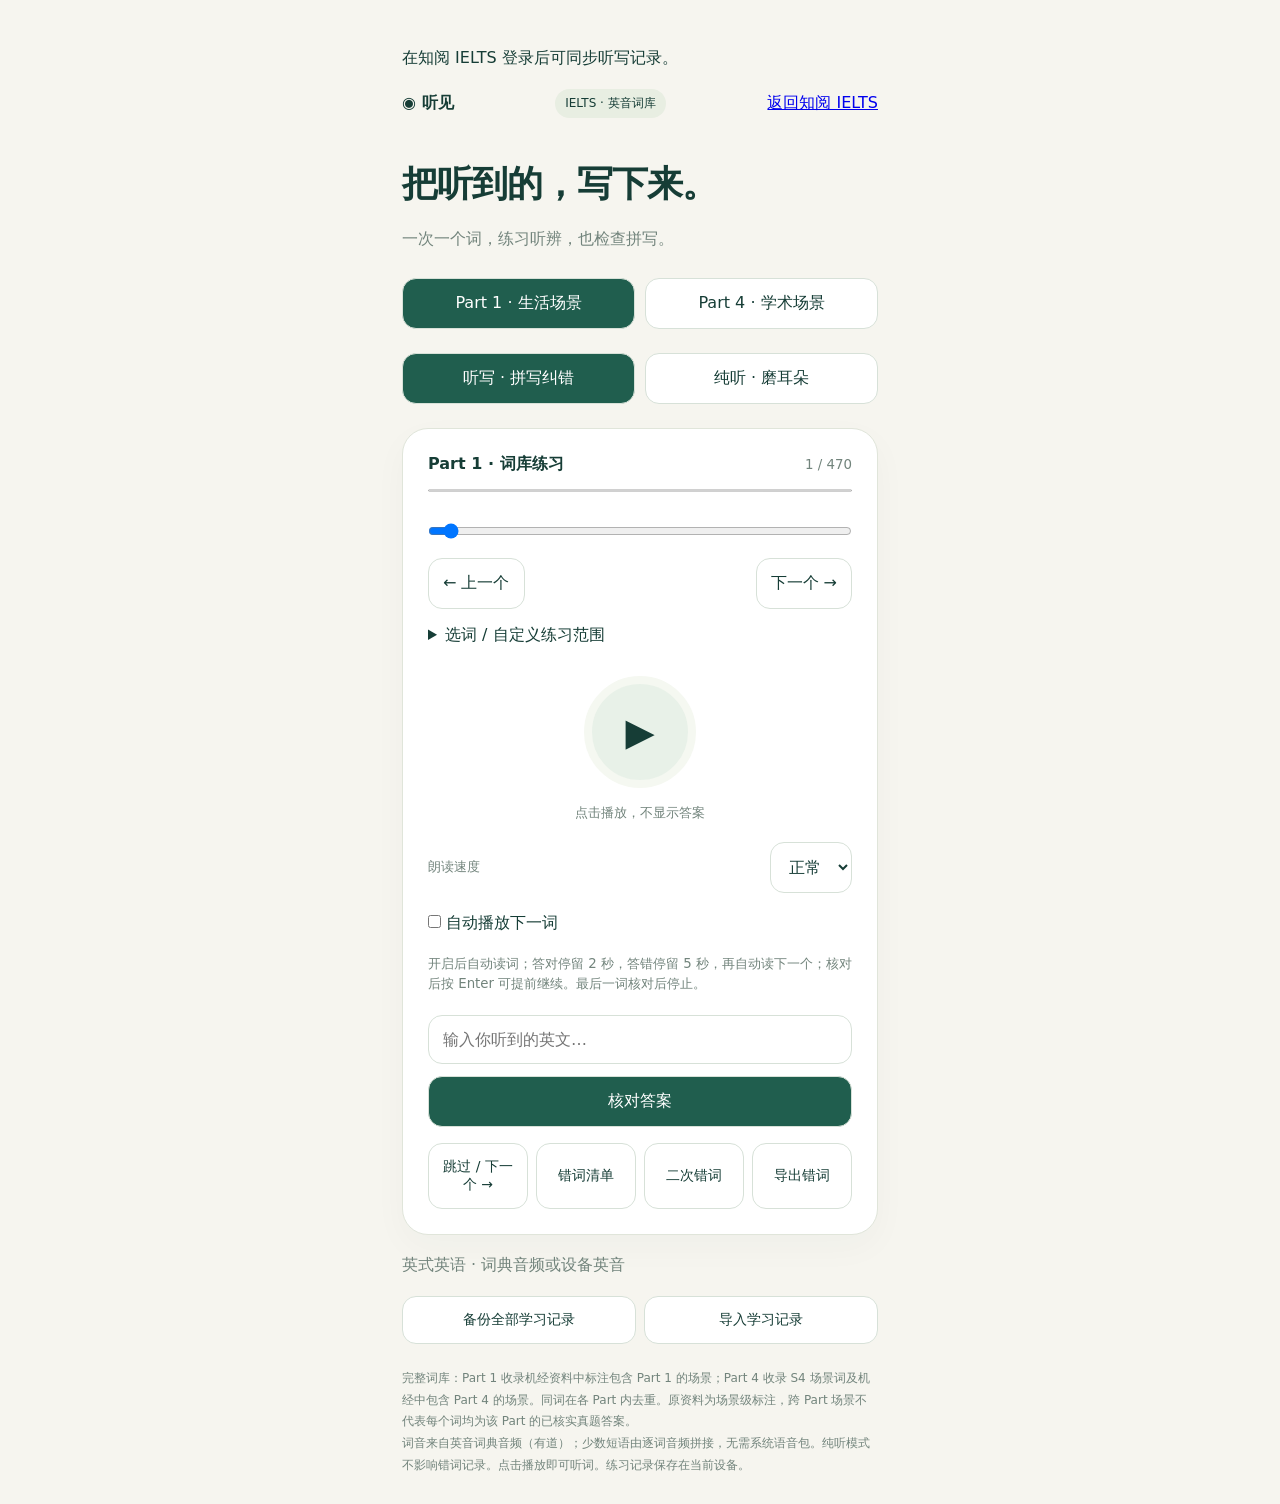
==== commit a9e121bb: "Restore dictation playback for new opera" ====
--- a/dictation/index.html
+++ b/dictation/index.html
@@ -1,15 +1,71 @@
-<!doctype html><html lang="zh-CN"><meta charset="utf-8"><meta name="viewport" content="width=device-width,initial-scale=1"><title>听见 · 雅思听写</title><style>*{box-sizing:border-box}body{margin:0;background:#f6f5ef;color:#163d36;font:16px system-ui}main{max-width:520px;margin:auto;padding:28px 22px}header{display:flex;justify-content:space-between;align-items:center}small,.muted{color:#72847c}h1{font-size:36px;letter-spacing:-1px;margin:42px 0 10px}p{line-height:1.8}.tabs{display:flex;gap:10px;margin:24px 0}button,select,input{font:inherit;border:1px solid #d7e1d8;border-radius:14px;padding:14px;background:white;color:inherit}button{cursor:pointer}.tabs button{flex:1}.active,.primary{background:#205e4e;color:white}.card{background:white;border:1px solid #e0e5da;border-radius:26px;padding:25px;box-shadow:0 12px 35px #163d3608}.row{display:flex;justify-content:space-between;align-items:center}.play{display:block;margin:30px auto 14px;width:112px;height:112px;border-radius:50%;background:#e8f1e8;font-size:38px;border:8px solid #f5f8f1}input{width:100%;margin:22px 0 12px;outline-color:#205e4e}.primary{width:100%}#result{line-height:1.8;margin-top:16px}footer{font-size:12px;line-height:1.8;color:#72847c;margin-top:24px}.tools{display:flex;gap:8px;margin-top:16px}.tools button{flex:1;font-size:14px}progress{width:100%;height:5px;accent-color:#205e4e}.tag{background:#e8eee2;padding:6px 10px;border-radius:20px;font-size:12px}</style><main><p id="cloudState" role="status"></p><header><b>◉ 听见</b><span class="tag">IELTS · 英音词库</span><a href="../">返回知阅 IELTS</a></header><h1>把听到的，写下来。</h1><p class="muted">一次一个词，练习听辨，也检查拼写。</p><div class="tabs"><button id="p1" class="active" onclick="choose(1)">Part 1 · 生活场景</button><button id="p4" onclick="choose(4)">Part 4 · 学术场景</button></div><div class="tabs"><button id="dictMode" class="active" onclick="mode('dict')">听写 · 拼写纠错</button><button id="listenMode" onclick="mode('listen')">纯听 · 磨耳朵</button></div><section id="wrongPanel" hidden class="card" style="margin-bottom:20px"><div class="row"><b id="wrongTitle">错词清单</b><button onclick="returnAll()">返回全部词</button></div><p class="muted">复习答对也会保留记录；只有点击“已学会”才从当前清单移除。错词复习中再次答错，会加入二次错词清单。</p><div class="tools"><button onclick="wrongSelect(true)">全选</button><button onclick="wrongSelect(false)">取消全选</button></div><div class="tools"><button onclick="review()">原错词清单</button><button onclick="openSecond()">二次错词清单</button></div><button onclick="exportWrong()" style="width:100%;margin-top:12px">导出全部错词（含二次错词）</button><div id="wrongRows" style="max-height:360px;overflow:auto;margin:12px 0"></div><button class="primary" onclick="practiceWrong()">练习勾选的错词</button><p id="wrongMessage" aria-live="polite"></p></section><div class="card"><div class="row"><b id="label"></b><small id="count"></small></div><button id="returnAll" hidden onclick="returnAll()" style="width:100%;margin:12px 0">← 返回当前 Part 全部词</button><progress id="progress"></progress><input id="seek" type="range" min="0" value="0" aria-label="调整词语进度" style="margin:14px 0 2px" onchange="jump(Number(this.value))"><div class="row"><button onclick="jump(Math.max(0,idx-1))">← 上一个</button><button onclick="jump(Math.min(list.length-1,idx+1))">下一个 →</button></div><details style="margin-top:16px"><summary style="cursor:pointer">选词 / 自定义练习范围</summary><p class="muted" style="font-size:13px">打开列表会暂停播放，并显示英文词。点击词语可跳转；勾选后可练选中的词。</p><div class="tools"><button onclick="selectAll(true)">全选</button><button onclick="selectAll(false)">清空</button></div><div id="wordPicker" style="max-height:240px;overflow:auto;margin:12px 0"></div><button class="primary" onclick="useSelected()">练选中的词</button><button style="width:100%;margin-top:8px" onclick="choose(part)">恢复当前 Part 全部词</button><p id="selectionMessage" aria-live="polite"></p></details><button class="play" aria-label="播放英文词音" onclick="play()">▶</button><center><small id="status">点击播放，不显示答案</small></center><div class="row" style="margin-top:20px"><small>朗读速度</small><select id="rate" aria-label="朗读速度"><option value="0.8">慢速</option><option value="1" selected>正常</option></select></div><div id="listening" hidden><p id="nowWord" style="text-align:center;font-size:24px"></p><div class="row"><label for="gap">词间停顿</label><select id="gap"><option value="2000">2 秒</option><option value="4000" selected>4 秒</option><option value="6000">6 秒</option></select></div><p><label><input id="loop" type="checkbox" checked style="width:auto;margin:0"> 循环当前 Part</label></p><p class="muted">自动读词两遍，再播放下一个。开始前设置好；锁屏或切换后台可能中断播放。</p></div><div id="dictation"><p><label><input id="autoDict" type="checkbox" style="width:auto;margin:0" onchange="setAutoDict()"> 自动播放下一词</label></p><small>开启后自动读词；答对停留 2 秒，答错停留 5 秒，再自动读下一个；核对后按 Enter 可提前继续。最后一词核对后停止。</small><input id="answer" placeholder="输入你听到的英文…" autocomplete="off" autocorrect="off" autocapitalize="off" spellcheck="false" aria-label="听写答案"><button class="primary" id="check" onclick="check()">核对答案</button><div id="result" aria-live="polite"></div><div class="tools"><button onclick="next()">跳过 / 下一个 →</button><button onclick="review()">错词清单</button><button onclick="openSecond()">二次错词</button><button onclick="exportWrong()">导出错词</button></div></div></div><p id="voiceInfo" class="muted" aria-live="polite"></p><div class="tools"><button onclick="backupStudy()">备份全部学习记录</button><button onclick="document.getElementById('restoreFile').click()">导入学习记录</button></div><input id="restoreFile" type="file" accept="application/json,.json" hidden onchange="restoreStudy(this)"><p id="backupStatus" aria-live="polite"></p><footer>完整词库：Part 1 收录机经资料中标注包含 Part 1 的场景；Part 4 收录 S4 场景词及机经中包含 Part 4 的场景。同词在各 Part 内去重。原资料为场景级标注，跨 Part 场景不代表每个词均为该 Part 的已核实真题答案。<br>词音来自英音词典音频（有道）；少数短语由逐词音频拼接，无需系统语音包。纯听模式不影响错词记录。点击播放即可听词。练习记录保存在当前设备。</footer></main><script src="../vendor/supabase-2.117.3.js"></script><script src="../cloud/config.js"></script><script src="../cloud/sync-model.js"></script><script>
-const phonetics={"certificate": "/səˈtɪfɪkeɪt/", "map": "/mæp/", "insurance": "/ɪnˈʃʊərəns/", "family": "/ˈfæməli/", "market": "/ˈmɑːkɪt/", "Saturday": "/ˈsætədeɪ/", "swim": "/swɪm/", "gym": "/dʒɪm/", "drama": "/ˈdrɑːmə/", "newspaper": "/ˈnjuːzpeɪpər/", "singing": "/ˈsɪŋɪŋ/", "studio": "/ˈstjuːdiəʊ/", "golf": "/ɡɒlf/", "Thursday": "/ˈθɜːzdeɪ/", "magazine": "/ˌmæɡəˈziːn/", "film": "/fɪlm/", "guide": "/ɡaɪd/", "camp": "/kæmp/", "Sunday": "/ˈsʌndeɪ/", "April": "/ˈeɪprəl/", "glove": "/ɡlʌv/", "sticker": "/ˈstɪkər/", "month": "/mʌnθ/", "competition": "/ˌkɒmpəˈtɪʃn/", "diet": "/ˈdaɪət/", "primary school": "/ˈpraɪməri skuːl/", "sandwich": "/ˈsænwɪdʒ/", "piano": "/piˈænəʊ/", "swimming": "/ˈswɪmɪŋ/", "school": "/skuːl/", "apron": "/ˈeɪprən/", "bicycle": "/ˈbaɪsɪkl/", "helmet": "/ˈhelmət/", "pencil": "/ˈpensl/", "phone": "/fəʊn/", "travel": "/ˈtrævl/", "vegetarian": "/ˌvedʒɪˈteəriən/", "sports": "/spɔːts/", "March": "/mɑːtʃ/", "guitar": "/ɡɪˈtɑː(r)/", "day": "/deɪ/", "family photo": "/ˈfæməliˈfəʊtəʊ/", "hat": "/hæt/", "toy": "/tɔɪ/", "drink": "/drɪŋk/", "climbing": "/ˈklaɪmɪŋ/", "sailing": "/ˈseɪlɪŋ/", "October": "/ɒkˈtəʊbər/", "radio": "/ˈreɪdiəʊ/", "cartoon": "/kɑːˈtuːn/", "keyboard": "/ˈkiːbɔːd/", "music": "/ˈmʌzɪk/", "shopping": "/ˈʃɒpɪŋ/", "exhibition": "/ˌeksɪˈbɪʃn/", "dancing": "/ˈdɑːnsɪŋ/", "tennis": "/ˈtenɪs/", "party": "/ˈpɑːti/", "meal": "/miːl/", "July": "/dʒuˈlaɪ/", "tent": "/tent/", "nature": "/ˈneɪtʃər/", "September": "/sepˈtembər/", "morning": "/ˈmɔːnɪŋ/", "artists’ club": "/ˈɑːtɪstəz klʌb/", "bike": "/baɪk/", "camera": "/ˈkæmərə/", "car": "/kɑː(r)/", "card": "/kɑːd/", "cousin": "/ˈkʌzn/", "helicopter": "/ˈhelɪkɒptər/", "menu": "/ˈmenjuː/", "movie": "/ˈmuːvi/", "week": "/wiːk/", "gift": "/ɡɪft/", "bag": "/bæɡ/", "gallery": "/ˈɡæləri/", "slide": "/slaɪd/", "warning": "/ˈwɔːnɪŋ/", "movement": "/ˈmuːvmənt/", "restaurant": "/ˈrestrɒnt/", "emergency": "/iˈmɜːdʒənsi/", "album": "/ˈælbəm/", "every": "/ˈevri/", "seminar group": "/ˈsemɪnɑː(r) ɡruːp/", "chef": "/ʃef/", "organized": "/ˈɔːɡənaɪzd/", "candle": "/ˈkændl/", "date": "/deɪt/", "instructor": "/ɪnˈstrʌktər/", "diving": "/ˈdaɪvɪŋ/", "Tuesday": "/ˈtjuːzdeɪ/", "August": "/ˈɔːɡəst/", "pound": "/paʊnd/", "theatre": "/ˈθiətə(r)/", "new opera": "/njuː ˈɒpərə/", "baseball": "/ˈbeɪsbɔːl/", "November": "/nəʊˈvembər/", "afternoon": "/ˌɑːftəˈnuːn/", "child": "/tʃaɪld/", "boys": "/bɔɪz/", "comedy": "/ˈkɒmədi/", "ticket": "/ˈtɪkɪt/", "allergy": "/ˈælədʒi/", "Wednesday": "/ˈwenzdeɪ/", "festival": "/ˈfestɪvl/", "programmes": "/ˈprəʊɡræmz/", "automatic": "/ˌɔːtəˈmætɪk/", "baby": "/ˈbeɪbi/", "ball": "/bɔːl/", "basement": "/ˈbeɪsmənt/", "booklet": "/ˈbʊklɪt/", "boot": "/buːt/", "box": "/bɒks/", "boxing": "/ˈbɒksɪŋ/", "celebration": "/selɪˈbreɪʃn/", "circus": "/ˈsɜːkəs/", "club": "/klʌb/", "clubhouse": "/ˈklʌbhaʊs/", "coat": "/kəʊt/", "comic": "/ˈkɒmɪk/", "contract": "/ˈkɒntrækt/", "dance": "/dɑːns/", "extra": "/ˈekstrə/", "fitness": "/ˈfɪtnəs/", "high": "/haɪ/", "hiking": "/ˈhaɪkɪŋ/", "Indoor": "/ˈɪndɔː(r)/", "knife": "/naɪf/", "large": "/lɑːdʒ/", "mail": "/meɪl/", "mat": "/mæt/", "pay": "/peɪ/", "rope": "/rəʊp/", "search": "/sɜːtʃ/", "soccer": "/ˈsɒkər/", "sport": "/spɔːt/", "stamp": "/stæmp/", "stand": "/stænd/", "strawberry": "/ˈstrɔːbəri/", "surf": "/sɜːf/", "sweater": "/ˈswetər/", "total": "/ˈtəʊtl/", "umbrella": "/ʌmˈbrelə/", "activity": "/ækˈtɪvəti/", "art": "/ɑːt/", "back problem": "/bæk ˈprɒbləm/", "band": "/bænd/", "beverage": "/bɪˈvɛrɪdʒ/", "bird watching": "/bɜːd ˈwɒtʃɪŋ/", "booking": "/ˈbʊkɪŋ/", "bright clothes": "/braɪt klaʊðz/", "cold drink": "/kəʊld drɪŋk/", "dentist": "/ˈdentɪst/", "error": "/ˈerər/", "health check": "/heθ tʃek/", "historical photo": "/hɪˈstɒrɪkl fəʊtəʊ/", "message": "/ˈmesɪdʒ/", "opera": "/ˈɒprə/", "paint": "/peɪnt/", "parents": "/ˈpeərənts/", "postage": "/ˈpəʊstɪdʒ/", "purple": "/ˈpɜːpl/", "race": "/reɪs/", "recent reward": "/ˈriːsnt riˈwɔːd/", "resort": "/rɪˈzɔːt/", "return": "/rɪˈtɜːn/", "russia": "/ˈrʌʃə/", "silence": "/ˈsaɪləns/", "single": "/ˈsɪŋɡl/", "truck": "/trʌk/", "wet suit": "/wet suːt/", "yoga": "/ˈjəʊɡə/", "uncle": "/ˈʌŋkl/", "double": "/ˈdʌbl/", "brush": "/brʌʃ/", "garden": "/ˈɡɑːdn/", "cleaning": "/ˈkliːnɪŋ/", "flexible": "/ˈfleksɪbl/", "expensive": "/ɪkˈspensɪv/", "boxes": "/ˈbɒksɪz/", "home": "/həʊm/", "storage": "/ˈstɔːrɪdʒ/", "laundry": "/ˈlɔːndri/", "apartment": "/əˈpɑːtmənt/", "uniform": "/ˈjuːnɪfɔːm/", "furniture": "/ˈfɜːnɪtʃər/", "doctor": "/ˈdɒktər/", "floor": "/flɔːr/", "security": "/sɪˈkjʊəri/", "shoes": "/ʃuːz/", "accommodation": "/əˌkɒməˈdeɪʃn/", "grocery": "/ˈɡrəʊsəri/", "waterproof": "/ˈwɔːtəpruːf/", "trousers": "/ˈtraʊzərz/", "towel": "/ˈtaʊəl/", "references": "/ˈrefərənsɪz/", "polished": "/ˈpɒlɪʃt/", "labels": "/ˈleɪblz/", "carton": "/ˈkɑːtn/", "budget": "/ˈbʌdʒɪt/", "cheaper": "/ˈtʃiːpər/", "check/cheque": "/tʃek/", "fridge": "/frɪdʒ/", "heater": "/ˈhiːtə(r)/", "housing": "/ˈhaʊzɪŋ/", "neighbor": "/ˈneɪbər/", "non-smoking": "/ˌnɒn ˈsməʊkɪŋ/", "northeast": "/ˌnɔːθˈiːst/", "northern": "/ˈnɔːðən/", "oven": "/ˈʌvn/", "pillow": "/ˈpɪləʊ/", "star": "/stɑː(r)/", "table": "/ˈteɪbl/", "television": "/ˈtelɪvɪʒn/", "cabinets": "/ˈkæbɪnɪts/", "quiet": "/ˈkwaɪət/", "balcony": "/ˈbælkəni/", "breakfast": "/ˈbrekfəst/", "flat": "/flæt/", "game": "/ɡeɪm/", "garbage": "/ˈɡɑːrbɪdʒ/", "heated": "/hiːtɪd/", "House": "/haʊs/", "kitchen": "/ˈkɪtʃɪn/", "leak": "/liːk/", "lock": "/lɒk/", "microwave": "/ˈmaɪkrəweɪv/", "safe": "/seɪf/", "chair": "/tʃeə(r)/", "sick": "/sɪk/", "socks": "/sɒks/", "suit": "/suːt/", "snack": "/snæk/", "CDs": "/siː diːz/", "reception": "/rɪˈsepʃn/", "rack": "/ræk/", "long strap": "/lɒŋ stræp/", "fan": "/fæn/", "jeans": "/dʒiːnz/", "bin": "/bɪn/", "beach": "/biːtʃ/", "hospital": "/ˈhɒspɪtl/", "photograph": "/ˈfəʊtəʊɡræf/", "supermarket": "/ˈsuːpəmɑːkɪt/", "conference": "/ˈkɒnfərəns/", "night": "/naɪt/", "round": "/raʊnd/", "cinema": "/ˈsɪnɪmə/", "museum": "/ˈmjuːziəm/", "cafe": "/ˈkæfeɪ/", "airline": "/ˈeəlaɪn/", "cake": "/keɪk/", "food": "/fuːd/", "photo": "/ˈfəʊtəʊ/", "tourism": "/ˈtʊərɪzəm/", "meat": "/miːt/", "holiday": "/ˈhɒlədeɪ/", "south": "/saʊθ/", "egg": "/eg/", "children": "/ˈtʃɪldrən/", "driver": "/ˈdraɪvə(r)/", "playground": "/ˈpleɪɡraʊnd/", "walk": "/wɔːk/", "parking": "/ˈpɑːkɪŋ/", "passport": "/ˈpɑːspɔːt/", "train": "/treɪn/", "coach": "/kəʊtʃ/", "cookery": "/ˈkʊkəri/", "France": "/frɑːns/", "hotel": "/həʊˈtel/", "India": "/ˈɪndɪə/", "lunch": "/lʌntʃ/", "visa": "/ˈviːzə/", "juice": "/dʒuːs/", "massage": "/məˈsɑːʒ/", "waterfall": "/ˈwɔːtəfɔːl/", "address": "/əˈdres/", "autumn": "/ˈɔːtəm/", "café": "/ˈkæfeɪ/", "charge": "/tʃɑːdʒ/", "cheese": "/tʃiːz/", "cook": "/kʊk/", "Europe": "/ˈjʊərəp/", "flight": "/flaɪt/", "hive": "/haɪv/", "hot meal": "/hɒt miːl/", "husband": "/ˈhʌzbənd/", "jacket": "/ˈdʒækɪt/", "middle": "/ˈmɪdl/", "navigation": "/ˌnævɪˈɡeɪʃn/", "online": "/ˌɒnˈlaɪn/", "peak season": "/piːk ˈsiːzn/", "plane": "/pleɪn/", "seasoned": "/ˈsiːznd/", "Spanish": "/ˈspænɪʃ/", "spot": "/spɒt/", "taxi": "/ˈtæksi/", "weekend": "/ˈwiːkɛnd/", "name": "/neɪm/", "Scotland": "/ˈskɒtlənd/", "transportation": "/trænspɔːˈteɪʃn/", "drive": "/draɪv/", "Japan": "/dʒəˈpæn/", "apple": "/ˈæpl/", "tomato": "/təˈmeɪtoʊ/", "dinner": "/ˈdɪnər/", "refreshments": "/rɪˈfreʃmənts/", "cream": "/kriːm/", "rice": "/raɪs/", "pizza": "/ˈpiːtsə/", "health center": "/helθ ˈsentər/", "birthday": "/ˈbɜːθdeɪ/", "review": "/rɪˈviːuː/", "account": "/əˈkaʊnt/", "cash": "/kæʃ/", "child seat": "/tʃaɪld siːt/", "coffee": "/ˈkɒfi/", "donation": "/dəʊˈneɪʃn/", "instrument": "/ˈɪnstrəmənt/", "noisy": "/ˈnɔɪzi/", "north America": "/ˌnɔːθ əˈmerɪkə/", "seafood": "/ˈsiːfuːd/", "ship": "/ʃɪp/", "snowboarding": "/ˈsnəʊbɔːdɪŋ/", "tourist": "/ˈtʊərɪst/", "walking boots": "/ˈwɔːkɪŋ buːts/", "business area": "/ˈbɪznəs ˈeəriə/", "June": "/dʒuːn/", "hour": "/ˈaʊər/", "harbor": "/ˈhɑːbər/", "blanket": "/ˈblæŋkɪt/", "desk": "/desk/", "local": "/ˈləʊkl/", "green ride": "/ɡriːn raɪd/", "root": "/ruːt/", "forest": "/ˈfɒrɪst/", "fish": "/fɪʃ/", "farm": "/fɑːm/", "bird": "/bɜːdz/", "shell": "/ʃel/", "flower": "/ˈflaʊər/", "organic": "/ɔːˈɡænɪk/", "grass": "/ɡrɑːs/", "hand": "/hænd/", "fruit": "/fruːt/", "extinct": "/ɪkˈstɪŋkt/", "male": "/meɪl/", "pest": "/pest/", "horse": "/hɔːs/", "endangered": "/ɪnˈdeɪndʒəd/", "half": "/hɑːf/", "lizard": "/ˈlɪzəd/", "neck": "/nek/", "nest": "/nest/", "rat": "/ræt/", "scientist": "/ˈsaɪəntɪst/", "virus": "/ˈvaɪrəs/", "whistle": "/ˈwɪsl/", "wolf": "/wʊlf/", "immune": "/ɪˈmjuːn/", "nut": "/nʌt/", "genetic": "/dʒɪˈnetɪk/", "donkey": "/ˈdɒŋkiː/", "soil": "/sɔɪl/", "coast": "/kəʊst/", "season": "/ˈsiːzn/", "seed": "/siːd/", "powder": "/ˈpaʊdər/", "hair": "/heə(r)/", "honey": "/ˈhʌni/", "hands": "/hændz/", "mineral": "/ˈmɪnərəl/", "disease": "/dɪˈziːz/", "bacteria": "/bækˈtɪəriə/", "animal": "/ˈænɪml/", "camel": "/ˈkæməl/", "dust": "/dʌst/", "fight": "/faɪt/", "sunlight": "/ˈsʌnlaɪt/", "tree": "/triː/", "reduction": "/rɪˈdʌkʃn/", "smell": "/smel/", "temperature": "/ˈtemprətʃə(r)/", "vision": "/ˈvɪʒn/", "poison": "/ˈpɔɪzn/", "natural": "/ˈnætʃərəl/", "tools": "/tuːlz/", "open": "/ˈəʊpən/", "corn": "/kɔːn/", "leaves": "/liːvz/", "digestion": "/daɪˈdʒestʃən/", "wildlife": "/ˈwaɪldaɪf/", "coconut": "/ˈkəʊkənʌt/", "mold": "/məʊld/", "ant": "/ænt/", "storm": "/stɔːm/", "ocean": "/ˈəʊʃn/", "organism": "/ˈɔːɡənɪz(ə)m/", "fresh": "/freʃ/", "variety": "/vəˈraɪəti/", "immune system": "/ˈɪmjuːn ˈsɪstəm/", "tuna": "/ˈtuːnə/", "young": "/jʌŋ/", "strong": "/strɒŋ/", "perfume": "/ˈpɜːfjuːm/", "cosmetics": "/kɒzˈmetɪks/", "eye": "/aɪ/", "small": "/smɔːl/", "move": "/muːv/", "infection": "/ɪnˈfekʃn/", "foot": "/fʊt/", "mouth": "/maʊθ/", "vitamin": "/ˈvaɪtəmɪn/", "taste": "/teɪst/", "lion": "/ˈlaɪən/", "antibiotic": "/ˌæntɪbaɪˈɒtɪk/", "ankle": "/ˈæŋkl/", "antiseptic": "/ˌæntɪˈseptɪk/", "cricket": "/ˈkrɪkɪt/", "dog": "/dɒɡ/", "dry": "/draɪ/", "eagle": "/ˈiːɡl/", "eat": "/iːt/", "fat": "/fæt/", "fishing net": "/ˈfɪʃɪŋ net/", "flu": "/fluː/", "fox": "/fɒks/", "fur": "/fɜː(r)/", "hearing": "/ˈhɪərɪŋ/", "hot": "/hɒt/", "hunger": "/ˈhʌŋɡər/", "hungry": "/ˈhʌŋɡri/", "illness": "/ˈɪlnəs/", "instinctive": "/ɪnˈstɪŋktɪv/", "leg": "/leɡ/", "alarm": "/əˈlɑːm/", "anti-freeze": "/ˌæntiː ˈfriːz/", "bee": "/biː/", "bone": "/bəʊn/", "brain": "/breɪn/", "feather": "/ˈfeðə(r)/", "frog": "/frɒɡ/", "heat": "/hiːt/", "lamb": "/læm/", "mice": "/maɪs/", "monkey": "/ˈmʌŋki/", "nutrition": "/njuːˈtrɪʃn/", "orange": "/ˈɒrɪndʒ/", "saliva": "/səˈlaɪvə/", "silver setting": "/ˈsɪlvər ˈsetɪŋ/", "source": "/sɔːs/", "specimen": "/ˈspesɪmən/", "spices": "/ˈspaɪsɪz/", "migrate": "/maɪˈɡreɪt/", "pair": "/peə(r)/", "portable": "/ˈpɔːtəbl/", "potato": "/pəˈteɪtəʊ/", "protection": "/prəˈtekʃn/", "rabbit": "/ˈræbɪt/", "herb": "/hɜːb/", "sheep": "/ʃiːp/", "shoulder": "/ˈʃəʊldər/", "signature": "/ˈsɪɡnətʃər/", "skin": "/skɪn/", "spider": "/ˈspaɪdər/", "sugar": "/ˈʃʊɡər/", "tail": "/teɪl/", "weed": "/wiːd/", "whales": "/weɪlz/", "captive": "/ˈkæptɪv/", "water": "/ˈwɔːtə/", "river": "/ˈrɪvər/", "mountain": "/ˈmaʊntɪn/", "stone": "/stəʊnz/", "fire": "/ˈfaɪər/", "climate": "/ˈklaɪmɪt/", "chocolate": "/ˈtʃɒklɪt/", "weight": "/weɪt/", "weather": "/ˈweðər/", "circle": "/ˈsɜːkl/", "nylon": "/ˈnaɪlɒn/", "lake": "/leɪk/", "environment": "/ɪnˈvaɪrənmənt/", "chemical": "/ˈkemɪklz/", "frozen": "/ˈfrəʊzn/", "technology": "/tekˈnɒlədʒi/", "cloud": "/klaʊd/", "energy": "/ˈenədʒi/", "microscope": "/ˈmaɪkrəskəʊp/", "iron": "/ˈaɪən/", "sun": "/sʌn/", "electrical": "/ɪˈlektrɪkl/", "ice": "/aɪs/", "volcano": "/vɒlˈkeɪnəʊ/", "wind": "/wɪnd/", "polluted": "/pəˈluːtɪd/", "resource": "/rɪˈsɔːs/", "trace": "/treɪs/", "dark": "/dɑːk/", "smoke": "/sməʊk/", "land": "/lænd/", "density": "/ˈdensəti/", "drought": "/draʊt/", "erosion": "/ɪˈrəʊʒn/", "carbon dioxide": "/ˌkɑːbən daɪˈɒksaɪd/", "global warming": "/ˈɡləʊbl ˈwɔːmɪŋ/", "air": "/eə(r)/", "electricity": "/ɪˌlekˈtrɪsɪti/", "depth": "/depθ/", "island": "/ˈaɪlənd/", "elastic": "/ɪˈlæstɪk/", "forecast": "/ˈfɔːkɑːst/", "circulation": "/ˌsɜːkjʊˈleɪʃn/", "durable": "/ˈdjʊərəbl/", "rain": "/reɪn/", "unnatural": "/ʌnˈnætʃərəl/", "flavour": "/ˈfleɪvər/", "fertilizer": "/ˈfɜːtəlaɪzər/", "drug": "/drʌɡ/", "collector": "/kəˈlektər/", "colored": "/ˈkʌləd/", "contaminant": "/kənˈtæmɪnənt/", "fog": "/fɒɡ/", "fossil": "/ˈfɒsəl/", "lower": "/ˈləʊər/", "lead": "/liːd/", "mining": "/ˈmaɪnɪŋ/", "moisture": "/ˈmɔɪstʃə(r)/", "nitrogen": "/ˈnaɪtrədʒən/", "oil": "/ɔɪl/", "olive oil": "/ˈɒlɪv ɔɪl/", "salty": "/ˈsɔːlti/", "thunder": "/ˈθʌndər/", "mineral soil": "/ˈmɪnərəl sɔɪl/", "mud": "/mʌd/", "oxygen": "/ˈɒksɪdʒən/", "pollution": "/pəˈluːʃn/", "rainwater": "/ˈreɪnˌwɔːtə(r)/", "smallest": "/ˈsmɔːlst/", "soft sediment": "/sɒft səˈdɪmənt/", "spare": "/speə(r)/", "thunderstorm": "/ˈθʌndəstɔːm/", "timber": "/ˈtɪmbər/", "language": "/ˈlæŋɡwɪdʒ/", "gold": "/ɡəʊld/", "tax": "/tæks/", "clothes": "/kləʊðz/", "coin": "/kɔɪn/", "salt": "/sɔːlt/", "negative": "/ˈnegətɪv/", "cave": "/keɪv/", "wedding": "/ˈwedɪŋ/", "village": "/ˈvɪlɪdʒɪ/", "face": "/feɪs/", "history": "/ˈhɪstəri/", "traditional": "/trəˈdɪʃənəl/", "silver": "/ˈsɪlvər kɔɪn/", "medicine": "/ˈmedsn/", "story": "/ˈstɔːri/", "painting": "/ˈpeɪntɪŋ/", "song": "/sɒŋ/", "women": "/ˈwɪmɪn/", "arrow": "/ˈærəʊ/", "entertainment": "/entəˈteɪnmənt/", "population": "/ˌpɒpjuˈleɪʃn/", "code": "/kəʊd/", "advertisement": "/ədˈvɜːtɪsmənt/", "agriculture": "/ˈæɡrɪkʌltʃər/", "brick": "/brɪk/", "bronze": "/brɒnz/", "desert": "/ˈdezət/", "ink": "/ɪŋk/", "letter": "/ˈletər/", "number": "/ˈnʌmbər/", "pilot": "/ˈpaɪlət/", "poetry": "/ˈpəʊətri/", "servant": "/ˈsɜːvənt/", "silk": "/sɪlk/", "shiny": "/ˈʃaɪni/", "government": "/ˈɡʌvənmənt/", "pottery": "/ˈpɒtəri/", "necklace": "/ˈnekls/", "Mexico": "/ˈmeksɪkəʊ/", "castle": "/ˈkɑːsl/", "Spain": "/speɪn/", "poor": "/pɔːr/", "economy": "/ɪˈkɒnəmi/", "politician": "/ˌpɒlɪˈtɪʃn/", "European": "/ˌjʊərəˈpiːən/", "oldest": "/ˈəʊldɪst/", "origin": "/ˈɒrɪdʒɪn/", "army": "/ˈɑːmi/", "accent": "/ˈæksnt/", "textile": "/ˈtekstaɪl/", "citizen": "/ˈsɪtɪzn/", "stories": "/ˈstɔːriz/", "central": "/ˈsentrəl/", "marriage": "/ˈmærɪdʒ/", "legal": "/ˈliːɡl/", "countries": "/ˈkʌntriz/", "culture": "/ˈkʌltʃər/", "classical": "/ˈklæsɪkl/", "fountain": "/ˈfaʊntn/", "emperor": "/ˈempərə(r)/", "Germany": "/ˈdʒɜːməni/", "rich": "/rɪtʃ/", "preserved": "/prɪˈzɜːvd/", "hill": "/hɪl/", "hospitality": "/hɒspɪˈtælɪti/", "lifestyle": "/ˈlaɪfstaɪl/", "company": "/ˈkʌmpəni/", "regulation": "/ˌreɡjuˈleɪʃn/", "escape": "/ɪˈskeɪp/", "boat": "/bəʊt/", "buried": "/ˈberɪd/", "clothing": "/ˈkləʊðɪŋ/", "colony": "/ˈkɒləni/", "digging": "/ˈdɪɡɪŋ/", "irrigate": "/ɪˈrɪɡeɪt/", "irrigation": "/ɪrɪˈɡeɪʃn/", "liberty": "/ˈlɪbəti/", "pirate": "/ˈpaɪrət/", "preserve": "/prɪˈzɜːv/", "proof": "/pruːf/", "signal": "/ˈsɪɡnəl/", "starvation": "/stɑːˈveɪʃn/", "still": "/stɪl/", "straw": "/strɔː/", "symbol": "/ˈsɪmbəl/", "childhood": "/ˈtʃaɪldhʊd/", "cotton": "/ˈkɒtn/", "crack": "/kræk/", "crown": "/kraʊn/", "cultural": "/ˈkʌltʃərəl/", "danger": "/ˈdeɪndʒər/", "dark blue": "/dɑːk bluː/", "definition": "/ˌdefɪˈnɪʃn/", "dirt": "/dɜːt/", "education": "/ˌedʒuˈkeɪʃn/", "enlargement": "/ɪnˈlɑːrdʒmənt/", "glue": "/ɡluː/", "higher": "/ˈhaɪər/", "hunting": "/ˈhʌntɪŋ/", "image": "/ˈɪmɪdʒ/", "impact": "/ˈɪmpækt/", "ingredient": "/ɪnˈɡriːdiənt/", "hero(es)": "/ˈhɪərəʊz/", "magic": "/ˈmædʒɪk/", "mathematics": "/ˌmæθəˈmætɪks/", "obesity": "/oʊˈbiːsəti/", "originality": "/ˌɒrɪdʒɪˈnæləti/", "pool": "/puːl/", "poverty": "/ˈpɒvəti/", "prison": "/ˈprɪzn/", "realistic": "/rɪəˈlɪstɪk/", "safety": "/ˈseɪfti/", "shipment": "/ˈʃɪpmənt/", "slave": "/sleɪv/", "sweetener": "/ˈswiːtnər/", "tank": "/tæŋk/", "temple": "/ˈtempl/", "trade": "/treɪd/", "varnish": "/ˈvɑːnɪʃ/", "war": "/wɔːr/", "public": "/ˈpʌblɪk/", "ancestors": "/ˈænsestərs/", "interview": "/ˈɪntəvjuː/", "book": "/bʊk/", "view": "/vjuː/", "feedback": "/ˈfiːdbæk/", "information": "/ˌɪnfəˈmeɪʃn/", "paper": "/ˈpeɪpər/", "discussion": "/dɪˈskʌʃən/", "reading": "/waɪd ˈriːdɪŋ/", "report": "/rɪˈpɔːt/", "lecture": "/ˈlektʃər/", "research": "/rɪˈsɜːtʃ/", "translation": "/trænsˈleɪʃn/", "material": "/məˈtɪəriəl/", "spelling": "/ˈspelɪŋ/", "academic": "/ˌækəˈdemɪk/", "talk": "/tɔːk/", "planning": "/ˈplænɪŋ/", "survey": "/ˈsɜːveɪ/", "list of objective": "/lɪst əv ɒbˈdʒɛktɪv/", "alternative": "/ɔːlˈtɜːrnətɪv/", "answer": "/ˈɑːnsə(r)/", "homework": "/ˈhəʊmwɜːk/", "math": "/mæθ/", "program": "/ˈprəʊɡræm/", "reference": "/ˈrefərəns/", "researcher": "/rɪˈsɜːtʃər/", "score": "/skɔː(r)/", "senior": "/ˈsiːniər/", "sequence": "/ˈsiːkwəns/", "sheet": "/ʃiːt/", "student": "/ˈstjuːdənt/", "tutor": "/ˈtjuːtə(r)/", "write": "/raɪt/", "project outline": "/ˈprɒdʒɛkt ˈaʊtlaɪn/", "clear argument": "/klɪər ˈɑːɡjumənt/", "design research": "/dɪˈzaɪn ˈrɪsɜːtʃ/", "theory": "/ˈθɪəri/", "chapters": "/ˈtʃæptərz/", "checklist": "/ˈtʃɛklɪst/", "coursework": "/ˈkɔːswɜːk/", "oral": "/ˈɔːrəl/", "knowledge": "/ˈnɒlɪdʒ/", "object": "/ˈɒbdʒɪkt/", "display": "/dɪˈspleɪ/", "triangle": "/ˈtraɪæŋɡl/", "study ability": "/ˈstʌdi əˈbɪləti/", "compulsory": "/kəmˈpʌlsəri/", "classification": "/ˌklæsɪfɪˈkeɪʃn/", "group": "/ɡruːp/", "categories": "/kəˈtɛɡəriːz/", "learning": "/ˈlɜːrnɪŋ/", "seminar": "/ˈsemɪnɑː(r)/", "teacher": "/ˈtiːtʃər/", "accurate": "/ˈækjərət/", "essay": "/ˈeseɪ/", "evidence": "/ˈevɪdəns/", "video": "/ˈvɪdiəʊ/", "visitor": "/ˈvɪzɪtər/", "writing": "/ˈraɪtɪŋ/", "advertising": "/ˈædvətaɪzɪŋ/", "training": "/ˈtreɪnɪŋ/", "business": "/ˈbɪznɪs/", "website": "/ˈwɛbsaɪt/", "money": "/ˈmʌni/", "factory": "/ˈfæktri/", "Internet": "/ˈɪntənet/", "media": "/ˈmiːdiə/", "commercial": "/kəˈmɜːʃl/", "freedom": "/ˈfriːdəm/", "fun": "/fʌn/", "office": "/ˈɒfɪs/", "manager": "/ˈmænɪdʒər/", "marketing": "/ˈmɑːkɪtɪŋ/", "meeting": "/ˈmiːtɪŋ/", "email": "/ˈiːmeɪl/", "engineer": "/ˌendʒɪˈnɪər/", "logo": "/ˈləʊɡəʊ/", "printer": "/ˈprɪntər/", "international": "/ˌɪntəˈnæʃnəl/", "job": "/dʒɒb/", "personal": "/ˈpɜːsənl/", "team": "/tiːm/", "tutorial": "/tjuːˈtɔːriəl/", "computer": "/kəmˈpjuːtər/", "journalism": "/ˈdʒɜːnəlɪzəm/", "writer": "/ˈraɪtər/", "cost": "/kɒst/", "discount": "/ˈdɪskaʊnt/", "cooperation": "/kəʊˌɒpəˈreɪʃn/", "packaging": "/ˈpækɪdʒɪŋ/", "communication": "/ˌkɒmjuːnɪˈkeɪʃn/", "timetable": "/ˈtaɪmteɪbl/", "concentration": "/ˌkɒnsnˈtreɪʃn/", "arrange": "/əˈreɪndʒ/", "boss": "/bɒs/", "corporate": "/ˈkɔːpərɪt/", "distribution": "/ˌdɪstrɪˈbjuːʃn/", "dressing": "/ˈdresɪŋ/", "global market": "/ˈɡləʊbəl ˈmɑːkɪt/", "health": "/helθ/", "increased": "/ɪnˈkriːst/", "investor": "/ɪnˈvɛstə(r)/", "mature": "/məˈtʃʊər/", "mistake": "/mɪˈsteɪk/", "permanent": "/ˈpɜːmənənt/", "permission": "/pəˈmɪʃn/", "prejudice": "/ˈpredʒədɪs/", "print": "/prɪnt/", "reporter": "/rɪˈpɔːtə(r)/", "school record": "/skuːl rɪˈkɔːd/", "script": "/skrɪpt/", "sell": "/sel/", "service": "/ˈsɜːvɪs/", "economics": "/ˌiːkəˈnɒmɪks/", "deposit": "/dɪˈpɒzɪt/", "engineering": "/ˌendʒɪˈnɪərɪŋ/", "printed": "/ˈprɪntɪd/", "global": "/ˈɡləʊbəl/", "documentation": "/ˌdɒkjuˈmeɪnteɪʃn/", "consultant": "/kənˈsʌltənt/", "trader": "/ˈtreɪdər/", "full-time": "/ˈfʊl taɪm/", "income": "/ˈɪŋkʌm/", "advertise": "/ˈædvətaɪz/", "director": "/dəˈrektər/", "management": "/məˈnædʒmənt/", "value": "/ˈvæljuː/", "shared": "/ʃeəd/", "punctual": "/ˈpʌŋktʃuəl/", "customers": "/ˈkʌstəməz/", "qualification": "/ˌkwɒlɪfɪˈkeɪʃn/", "guest": "/ɡest/", "bonus": "/ˈbəʊnəs/", "commitment": "/kəˈmɪtmənt/", "common": "/ˈkɒmən/", "diamond": "/ˈdaɪəmənd/", "distance": "/ˈdɪstəns/", "illegal": "/ɪˈliːɡəl/", "improvement": "/ɪmˈpruːvmənt/", "license": "/ˈlaɪsns/", "loyalty": "/ˈlɔɪəlti/", "motivation": "/ˌməʊtɪˈveɪʃn/", "national park": "/ˈnæʃnəl pɑːk/", "nursery": "/ˈnɜːsri/", "obligation": "/ˌɒblɪˈɡeɪʃn/", "pioneer": "/ˌpaɪəˈniːər/", "procedure": "/prəˈsiːdʒər/", "process": "/ˈprəʊses/", "reaction": "/riˈækʃn/", "rules": "/ruːlz/", "sick-pay": "/ˈsɪk peɪ/", "sound": "/saʊnd/", "support": "/səˈpɔːt/", "talent": "/ˈtælənt/", "unemployment": "/ˌʌnɪmˈplɔɪmənt/", "unfair": "/ʌnˈfeər/", "variable": "/ˈveəriəbl/", "waitress": "/ˈweɪtrəs/", "workshop": "/ˈwɜːkʃɒp/", "car taxes": "/kɑːr ˈtæksɪz/", "experience": "/ɪkˈspɪəriəns/", "trust": "/trʌst/", "power": "/ˈpaʊər/", "fear": "/fɪər/", "emotion": "/ɪˈməʊʃn/", "stress": "/stres/", "gender": "/ˈdʒendər/", "picture": "/ˈpɪktʃər/", "reason": "/ˈriːzən/", "skill": "/skɪl/", "body": "/ˈbɒdi/", "identical": "/aɪˈdentɪkəl/", "heart": "/hɑːt/", "interaction": "/ˌɪntərˈækʃn/", "reliable": "/rɪˈlaɪəbl/", "social": "/ˈsəʊʃl/", "teamwork": "/ˈtiːmwɜːk/", "age": "/eɪdʒ/", "life": "/laɪf/", "moderate": "/ˈmɒdərət/", "relationship": "/rɪˈleɪʃnʃɪp/", "apology": "/əˈpɒlədʒi/", "behavior": "/bɪˈheɪvjər/", "confidence": "/ˈkɒnfɪdəns/", "difficult": "/ˈdɪfɪkəlt/", "humor": "/ˈhjuːmə(r)/", "loss": "/lɒs/", "privacy": "/ˈpraɪvəsi/", "twin": "/twɪn/", "length": "/leŋθ/", "wrong": "/rɒŋ/", "guideline": "/ˈɡaɪdlaɪn/", "incorrect": "/ˌɪnkəˈrɛkt/", "intelligent": "/ɪnˈtɛlɪdʒənt/", "observation": "/ˌɒbzəˈveɪʃn/", "equal": "/ˈiːkwəl/", "reflective": "/rɪˈflektɪv/", "joke": "/dʒəʊk/", "change": "/tʃeɪndʒ/", "headache": "/ˈhedeɪk/", "memories": "/ˈmemərɪz/", "random": "/ˈrændəm/", "evolution": "/ˌiːvəˈluːʃn/", "accept": "/əkˈsept/", "purpose": "/ˈpɜːpəs/", "myth": "/mɪθ/", "dream": "/driːm/", "excitement": "/ɪkˈsaɪtmənt/", "expectation": "/ɪkˌspektəˈteɪʃn/", "friend": "/frend/", "hard": "/hɑːd/", "kindness": "/ˈkaɪndnəs/", "link": "/lɪŋk/", "perception": "/pəˈsepʃn/", "pleasure": "/ˈpleʒər/", "pressure": "/ˈpreʃər/", "priority": "/praɪˈɒrəti/", "sad": "/sæd/", "understand": "/ʌndəˈstænd/", "zone": "/zəʊn/", "uncomfortable": "/ʌnˈkʌmftəbl/", "healthy": "/ˈhelθi/", "personality": "/ˌpɜːsəˈnælɪti/", "feeling": "/ˈfiːlɪŋ/", "leader": "/ˈliːdər/", "eye contact": "/aɪ kənˈtækt/", "person": "/ˈpɜːsn/", "adult": "/ˈædʌlt/", "funny": "/ˈfʌni/", "society": "/səˈsaɪəti/", "save": "/seɪv/", "puzzle": "/ˈpʌzl/", "imitate": "/ɪˈmɪteɪt/", "unimportant": "/ˌʌnɪmˈpɔːtnt/", "action": "/ˈækʃn/", "adventure": "/ədˈventʃər/", "aware": "/əˈweə(r)/", "bored": "/bɔːd/", "companionship": "/kəmˈpæniənʃɪp/", "compensation": "/ˌkɒmpənˈseɪʃn/", "concentrate": "/ˈkɒnsntreɪt/", "confirmation": "/ˌkɒnfəˈmeɪʃn/", "congratulations": "/ˌkɒŋɡrəˈtʃuˈleɪʃnz/", "edge": "/edʒ/", "end": "/end/", "guess": "/ɡes/", "identification": "/aɪˌdentɪfɪˈkeɪʃn/", "limitation": "/ˌlɪmɪˈteɪʃn/", "logic": "/ˈlɒdʒɪk/", "medication": "/ˌmedɪˈkeɪʃn/", "memory": "/ˈmeməri/", "mirror": "/ˈmɪrər/", "normal": "/ˈnɔːml/", "passive": "/ˈpæsɪv/", "pattern": "/ˈpætnər/", "recognize": "/ˈrekəɡnaɪz/", "rumor": "/ˈruːmə(r)/", "sharing": "/ˈʃeərɪŋ/", "smile": "/smaɪl/", "smooth": "/smuːð/", "stare": "/steə(r)/", "stressful": "/ˈstresfl/", "threat": "/θret/", "top": "/tɒp/", "wood": "/wʊd/", "city": "/ˈsɪti/", "insect": "/ˈɪnsekt/", "glass": "/ɡlɑːs/", "roof": "/ruːf/", "wax": "/wæks/", "steel": "/stiːl/", "pump": "/pʌmp/", "equipment": "/ɪˈkwɪpmənt/", "color": "/ˈkʌlə(r)/", "access": "/ˈækses/", "plastic": "/ˈplæstɪk/", "decoration": "/ˌdekəˈreɪʃn/", "flooding": "/ˈfluːdɪŋ/", "lid": "/lɪd/", "frame": "/freɪm/", "entrance": "/ˈentrəns/", "western": "/ˈwestərn/", "foundation": "/faʊnˈdeɪʃn/", "sand": "/sænd/", "clay": "/kleɪ/", "steam": "/stiːm/", "horizontal": "/ˌhɒrɪˈzɒntəl/", "sculpture": "/ˈskʌlptʃə(r)/", "layers": "/ˈleɪərz/", "concrete": "/ˈkɒŋkriːt/", "tower": "/ˈtaʊər/", "shadow": "/ˈʃædəʊ/", "machinery": "/məˈʃiːnəri/", "seat": "/siːt/", "carpet": "/ˈkɑːpɪt/", "suitcase": "/ˈsjuːtkeɪs/", "window": "/ˈwɪndəʊ/", "block": "/blɒk/", "processing": "/prəʊˈsesɪŋ/", "size": "/saɪz/", "user": "/ˈjuːzər/", "screen": "/skiːn/", "velvet": "/ˈvelvɪt/", "white": "/waɪt/", "space": "/speɪs/", "drawer": "/ˈdrɔː(r)/", "convenient": "/kənˈviːniənt/", "labor": "/ˈleɪbər/", "strength": "/streŋθ/", "bank": "/bæŋk/", "skyscraper": "/ˈskaɪskreɪpər/", "rainfall": "/ˈreɪnfaʊl/", "wooden": "/ˈwʊdn/", "acid": "/ˈæsɪd/", "door": "/dɔː(r)/", "front": "/frʌnt/", "generator": "/ˈdʒenəreɪtə(r)/", "glasses": "/ˈɡlɑːsɪz/", "land bridge": "/lænd brɪdʒ/", "machine": "/məˈʃiːn/", "manual": "/ˈmænjuəl/", "outside": "/ˌaʊtˈsaɪd/", "pure": "/pjʊə(r)/", "stuck": "/stʌk/", "long stick": "/lɒŋ stɪk/", "metal": "/ˈmetl/", "string": "/stiːl/", "structure": "/ˈstrʌktʃər/", "wall": "/wɔːl/", "window glass": "/ˈwɪndəʊ ɡlɑːs/", "tape measurer": "/teɪp məˈʒʌrər/", "park": "/pɑːk/", "traffic": "/ˈtræfɪk/", "library": "/ˈlaɪbrəri/", "street": "/striːt/", "station": "/ˈsteɪʃn/", "university": "/ˌjuːnɪˈvɜːsəti/", "north": "/nɔːθ/", "garage": "/ˈɡærɑːʒ/", "transport": "/ˈtrænspɔːt/", "airport": "/ˈeəpɔːt/", "tunnel": "/ˈtʌnl/", "plan": "/plæn/", "flag": "/flæɡ/", "square": "/skweə(r)/", "bridge": "/brɪdʒ/", "noise": "/nɔɪz/", "evaporation": "/ɪˌvæpəˈreɪʃn/", "cycling": "/ˈsaɪklɪŋ/", "lane": "/leɪn/", "railway": "/ˈreɪlweɪ/", "town": "/taʊn/", "urban": "/ˈɜːrbən/", "location": "/ləʊˈkeɪʃn/", "east": "/iːst/", "modern": "/ˈmɒdn/", "bookshop": "/ˈbʊkʃɒp/", "campus": "/ˈkæmpəs/", "clinic": "/ˈklɪnɪk/", "public transport": "/ˈpʌblɪk trænsˈpɔːt/", "resident": "/ˈrezɪdənt/", "retail": "/ˈriːteɪl/", "road": "/rəʊd/", "shopping mall": "/ˈʃɒpɪŋ mɔːl/", "warming": "/ˈwɔːmɪŋ/", "learning zone": "/ˈlɜːrnɪŋ zoʊn/", "pipe": "/paɪp/", "post office": "/pəʊst ˈɒfɪs/", "sea": "/siː/", "reptile": "/ˈreptaɪl/", "amphibian": "/æmˈfɪbiən/", "mammal": "/ˈmæml/", "rodent": "/ˈrəʊdnt/", "marine animal": "/məˈriːn ˈænɪml/", "tongue": "/tʌŋ/", "wing": "/wɪŋ/", "claw": "/klɔː/", "blood": "/blʌd/", "skull": "/skʌl/", "tusk": "/tʌsk/", "disc": "/dɪsk/", "herbivore": "/ˈhɜːbɪvɔː(r)/", "carnivore": "/ˈkɑːnɪvɔː(r)/", "omnivore": "/ˈɒmnɪvɔː(r)/", "predator": "/ˈpredətə(r)/", "prey": "/preɪ/", "hibernation": "/ˌhaɪbəˈneɪʃn/", "pump system": "/pʌmp ˈsɪstəm/", "rival": "/ˈraɪvl/", "mating": "/ˈmeɪtɪŋ/", "reproduction": "/ˌriːprəˈdʌkʃn/", "habitat": "/ˈhæbɪtæt/", "hole": "/həʊl/", "creek": "/kriːk/", "still water": "/stɪl ˈwɔːtə(r)/", "humidity": "/hjuːˈmɪdəti/", "destruction": "/dɪˈstrʌkʃn/", "fishing": "/ˈfɪʃɪŋ/", "invasion": "/ɪnˈveɪʒn/", "conservation": "/ˌkɒnsəˈveɪʃn/", "reserve": "/rɪˈzɜːv/", "sanctuary": "/ˈsæŋktʃuəri/", "atlas": "/ˈætləs/", "gene": "/dʒiːn/", "pollination": "/ˌpɒləˈneɪʃn/", "pollutant": "/pəˈluːtənt/", "emission": "/iˈmɪʃn/", "acid rain": "/ˈæsɪd reɪn/", "desertification": "/dɪˌzɜːtɪfɪˈkeɪʃn/", "deforestation": "/ˌdiːˌfɒrɪˈsteɪʃn/", "waste": "/weɪst/", "traffic noise": "/ˈtræfɪk nɔɪz/", "incineration plant": "/ɪnˌsɪnəˈreɪʃn plɑːnt/", "land-fill site": "/ˈlænd fɪl saɪt/", "sewage": "/ˈsuːɪdʒ/", "soot": "/sʊt/", "smog": "/smɒɡ/", "ozone layer": "/ˈəʊzəʊn ˈleɪə(r)/", "greenhouse effect": "/ˈɡriːnhaʊs ɪˈfekt/", "ecosystem": "/ˈiːkəʊsɪstəm/", "moist": "/mɔɪst/", "frost": "/frɒst/", "flood": "/flʌd/", "earthquake": "/ˈɜːθkweɪk/", "volcanic eruption": "/vɒlˈkænɪk ɪˈrʌpʃn/", "refuge": "/ˈrefjuːdʒ/", "alternative energy": "/ɔːlˈtɜːnətɪv ˈenədʒi/", "renewable energy": "/rɪˈnjuːəbl ˈenədʒi/", "disposal": "/dɪˈspəʊzl/", "classify": "/ˈklæsɪfaɪ/", "solar energy": "/ˈsəʊlə ˈenədʒi/", "energy-saving": "/ˈenədʒi ˈseɪvɪŋ/", "recycle": "/ˌriːˈsaɪkl/", "hydrogen": "/ˈhaɪdrədʒən/", "fuel": "/ˈfjuːəl/", "petrol": "/ˈpetrəl/", "marble": "/ˈmɑːbl/", "cement": "/sɪˈment/", "pebble": "/ˈpebl/", "tile": "/taɪl/", "chimney": "/ˈtʃɪmni/", "terrace": "/ˈterəs/", "stair": "/steə(r)/", "insulation": "/ˌɪnsjuˈleɪʃn/", "ventilation": "/ˌventɪˈleɪʃn/", "pillar": "/ˈpɪlə(r)/", "ceiling": "/ˈsiːlɪŋ/", "attic": "/ˈætɪk/", "soundproof": "/ˈsaʊndpruːf/", "palace": "/ˈpæləs/", "church": "/tʃɜːtʃ/", "fort": "/fɔːt/", "monument": "/ˈmɒnjumənt/", "pyramid": "/ˈpɪrəmɪd/", "cathedral": "/kəˈθiːdrəl/", "archaeology": "/ˌɑːkiˈɒlədʒi/", "remains": "/rɪˈmeɪnz/", "bury": "/ˈberi/", "sonar": "/ˈsəʊnɑː(r)/", "radar": "/ˈreɪdɑː(r)/", "sensor": "/ˈsensə(r)/", "carbon": "/ˈkɑːbən/", "bog": "/bɒɡ/", "pit": "/pɪt/", "artifact": "/ˈɑːtɪfækt/", "scroll": "/skrəʊl/", "sand glass": "/ˈsænd ɡlɑːs/", "weapon": "/ˈwepən/", "portrait": "/ˈpɔːtrət/", "aqueduct": "/ˈækwɪdʌkt/", "telescope": "/ˈtelɪskəʊp/", "telegraph": "/ˈtelɪɡrɑːf/", "thermometer": "/θəˈmɒmɪtə(r)/", "needle": "/ˈniːdl/", "linen": "/ˈlɪnɪn/", "yarn": "/jɑːn/", "wine": "/waɪn/", "wool": "/wʊl/", "rubber": "/ˈrʌbə(r)/", "copper": "/ˈkɒpə(r)/", "fabric": "/ˈfæbrɪk/", "cloth": "/klɒθ/", "malaria": "/məˈleəriə/", "taxation": "/tækˈseɪʃn/", "tribe": "/traɪb/", "clan": "/klæn/", "ancestor": "/ˈænsestə(r)/", "prehistoric": "/ˌpriːhɪˈstɒrɪk/", "religion": "/rɪˈlɪdʒən/", "settlement": "/ˈsetlmənt/", "custom": "/ˈkʌstəm/", "ritual": "/ˈrɪtʃuəl/", "engraving": "/ɪnˈɡreɪvɪŋ/", "peasant": "/ˈpezənt/", "aboriginal": "/ˌæbəˈrɪdʒənl/", "royal": "/ˈrɔɪəl/", "farmer": "/ˈfɑːmə(r)/", "noble": "/ˈnəʊbl/", "craftsman": "/ˈkrɑːftsmən/", "status": "/ˈsteɪtəs/", "folk": "/fəʊk/", "entrepreneur": "/ˌɒntrəprəˈnɜː(r)/", "startup": "/ˈstɑːtʌp/", "corporation": "/ˌkɔːpəˈreɪʃn/", "subsidiary": "/səbˈsɪdiəri/", "headquarters": "/ˌhedˈkwɔːtəz/", "branch": "/brɑːntʃ/", "premises": "/ˈpremɪsɪz/", "staff": "/stɑːf/", "employee": "/ɪmˈplɔɪiː/", "supervisor": "/ˈsuːpəvaɪzə(r)/", "colleague": "/ˈkɒliːɡ/", "operation": "/ˌɒpəˈreɪʃn/", "overheads": "/ˈəʊvəhedz/", "profit": "/ˈprɒfɪt/", "revenue": "/ˈrevənjuː/", "market research": "/ˈmɑːkɪt rɪˈsɜːtʃ/", "questionnaire": "/ˌkwestʃəˈneə(r)/", "focus group": "/ˈfəʊkəs ɡruːp/", "target market": "/ˈtɑːɡɪt ˈmɑːkɪt/", "market share": "/ˈmɑːkɪt ʃeə(r)/", "marketing campaign": "/ˈmɑːkɪtɪŋ kæmˈpeɪn/", "promotion": "/prəˈməʊʃn/", "brand": "/brænd/", "brand loyalty": "/brænd ˈlɔɪəlti/", "product launch": "/ˈprɒdʌkt lɔːntʃ/", "customer service": "/ˈkʌstəmə ˈsɜːvɪs/", "customer retention": "/ˈkʌstəmə rɪˈtenʃn/", "finance": "/ˈfaɪnæns/", "investment": "/ɪnˈvestmənt/", "capital": "/ˈkæpɪtl/", "fund": "/fʌnd/", "loan": "/ləʊn/", "interest rate": "/ˈɪntrəst reɪt/", "inflation": "/ɪnˈfleɪʃn/", "recession": "/rɪˈseʃn/", "merger": "/ˈmɜːdʒə(r)/", "acquisition": "/ˌækwɪˈzɪʃn/", "bankruptcy": "/ˈbæŋkrʌptsi/", "share": "/ʃeə(r)/", "stock market": "/stɒk ˈmɑːkɪt/", "production": "/prəˈdʌkʃn/", "manufacture": "/ˌmænjuˈfæktʃə(r)/", "supplier": "/səˈplaɪə(r)/", "supply chain": "/səˈplaɪ tʃeɪn/", "logistics": "/ləˈdʒɪstɪks/", "warehouse": "/ˈweəhaʊs/", "wholesale": "/ˈhəʊlseɪl/", "distributor": "/dɪˈstrɪbjutə(r)/", "export": "/ɪkˈspɔːt/", "import": "/ˈɪmpɔːt/", "tariff": "/ˈtærɪf/"};const banks={"1": [["certificate", "证书"], ["map", "地图"], ["insurance", "保险"], ["family", "家庭"], ["market", "市场"], ["Saturday", "周六"], ["swim", "游泳"], ["gym", "健身房"], ["drama", "戏剧；剧本"], ["newspaper", "报纸"], ["singing", "唱歌"], ["studio", "工作室"], ["golf", "高尔夫"], ["Thursday", "周四"], ["magazine", "杂志"], ["film", "电影；胶片"], ["guide", "指南；向导"], ["camp", "露营"], ["Sunday", "周日"], ["April", "四月"], ["glove", "手套"], ["sticker", "贴画"], ["month", "月，月份"], ["competition", "竞赛；比赛"], ["diet", "饮食；节食"], ["primary school", "小学"], ["sandwich", "三明治"], ["piano", "钢琴"], ["swimming", "游泳（动名词）"], ["school", "学校"], ["apron", "围裙"], ["bicycle", "自行车"], ["helmet", "头盔"], ["pencil", "铅笔"], ["phone", "电话"], ["travel", "旅行"], ["vegetarian", "素食主义者"], ["sports", "体育"], ["March", "三月"], ["guitar", "吉他"], ["day", "天；日"], ["family photo", "家庭照片"], ["hat", "帽子"], ["toy", "玩具"], ["drink", "饮料；喝"], ["climbing", "爬行"], ["sailing", "帆船运动"], ["October", "十月"], ["radio", "录音机"], ["cartoon", "卡通"], ["keyboard", "键盘"], ["music", "音乐"], ["shopping", "购物"], ["exhibition", "展览"], ["dancing", "跳舞"], ["tennis", "网球"], ["party", "派对"], ["meal", "餐"], ["July", "七月"], ["tent", "帐篷"], ["nature", "自然"], ["September", "九月"], ["morning", "早晨"], ["artists’ club", "艺术家俱乐部"], ["bike", "自行车"], ["camera", "照相机"], ["car", "汽车"], ["card", "卡片"], ["cousin", "堂（表）兄弟姐妹"], ["helicopter", "直升机"], ["menu", "菜单"], ["movie", "电影"], ["week", "星期；周"], ["gift", "礼物"], ["bag", "袋子"], ["gallery", "画廊"], ["slide", "滑行；幻灯片"], ["warning", "警告"], ["movement", "移动"], ["restaurant", "餐馆"], ["emergency", "紧急情况"], ["album", "相册"], ["every", "每一个"], ["seminar group", "研讨小组"], ["chef", "主厨"], ["organized", "有组织的"], ["candle", "蜡烛"], ["date", "日期"], ["instructor", "指导员"], ["diving", "潜水"], ["Tuesday", "周二"], ["August", "八月"], ["pound", "英镑"], ["theatre", "剧院"], ["new opera", "新歌剧"], ["baseball", "棒球"], ["November", "十一月"], ["afternoon", "下午"], ["child", "孩子"], ["boys", "男孩"], ["comedy", "喜剧"], ["ticket", "票"], ["allergy", "过敏"], ["Wednesday", "周三"], ["festival", "节日"], ["programmes", "节目；计划"], ["automatic", "自动的"], ["baby", "婴儿"], ["ball", "球；舞会"], ["basement", "地下室"], ["booklet", "小册子"], ["boot", "靴子"], ["box", "盒子"], ["boxing", "拳击运动"], ["celebration", "庆祝；庆典"], ["circus", "马戏团"], ["club", "俱乐部"], ["clubhouse", "俱乐部会所"], ["coat", "外套"], ["comic", "喜剧的；漫画"], ["contract", "合同；契约"], ["dance", "跳舞；舞蹈"], ["extra", "额外的；特别的"], ["fitness", "健康；适合"], ["high", "高的"], ["hiking", "远足；徒步旅行"], ["Indoor", "室内的"], ["knife", "刀"], ["large", "大的"], ["mail", "邮件；邮政"], ["mat", "垫子"], ["pay", "支付"], ["rope", "绳子"], ["search", "搜索；搜寻"], ["soccer", "足球（英式英语）"], ["sport", "运动"], ["stamp", "邮票"], ["stand", "站立；台；摊"], ["strawberry", "草莓"], ["surf", "冲浪"], ["sweater", "毛衣"], ["total", "总数；完全的"], ["umbrella", "雨伞"], ["activity", "活动"], ["art", "艺术"], ["back problem", "背部问题"], ["band", "乐队；带子"], ["beverage", "饮料"], ["bird watching", "观鸟"], ["booking", "预订"], ["bright clothes", "鲜艳的衣服"], ["cold drink", "冷饮"], ["dentist", "牙医"], ["error", "错误"], ["health check", "健康检查"], ["historical photo", "历史照片"], ["message", "消息"], ["opera", "歌剧"], ["paint", "油漆；绘画"], ["parents", "父母"], ["postage", "邮费"], ["purple", "紫色"], ["race", "比赛"], ["recent reward", "最近的奖励"], ["resort", "度假村"], ["return", "返回"], ["russia", "俄罗斯"], ["silence", "沉默"], ["single", "单一的"], ["truck", "卡车"], ["wet suit", "潜水衣"], ["yoga", "瑜伽"], ["uncle", "叔叔"], ["double", "双倍的"], ["brush", "刷子"], ["garden", "花园"], ["cleaning", "清洁"], ["flexible", "灵活的"], ["expensive", "昂贵的"], ["boxes", "盒子"], ["home", "家"], ["storage", "存储"], ["laundry", "洗衣店；洗衣"], ["apartment", "公寓"], ["uniform", "制服"], ["furniture", "家具"], ["doctor", "医生"], ["floor", "地板"], ["security", "安全"], ["shoes", "鞋子（复数形式）"], ["accommodation", "住宿"], ["grocery", "食品杂货"], ["waterproof", "防水的"], ["trousers", "裤子"], ["towel", "毛巾"], ["references", "参考资料"], ["polished", "打磨过的"], ["labels", "标签（复数形式）"], ["carton", "纸板箱"], ["budget", "预算"], ["cheaper", "更便宜的"], ["check/cheque", "支票"], ["fridge", "冰箱"], ["heater", "加热器"], ["housing", "住房"], ["neighbor", "邻居"], ["non-smoking", "禁止吸烟的"], ["northeast", "东北"], ["northern", "北方的"], ["oven", "烤箱"], ["pillow", "枕头"], ["star", "星星"], ["table", "桌子"], ["television", "电视"], ["cabinets", "橱柜"], ["quiet", "安静的"], ["balcony", "阳台"], ["breakfast", "早餐"], ["flat", "公寓"], ["game", "游戏；比赛"], ["garbage", "垃圾"], ["heated", "加热的"], ["House", "房子"], ["kitchen", "厨房"], ["leak", "泄漏"], ["lock", "锁"], ["microwave", "微波炉"], ["safe", "安全的"], ["chair", "椅子"], ["sick", "生病的"], ["socks", "袜子"], ["suit", "西装"], ["snack", "小吃"], ["CDs", "光盘（复数形式，"], ["reception", "接待"], ["rack", "架子"], ["long strap", "长带"], ["fan", "风扇；粉丝"], ["jeans", "牛仔裤"], ["bin", "箱子"], ["beach", "海滩"], ["hospital", "医院"], ["photograph", "照片"], ["supermarket", "超市"], ["conference", "会议"], ["night", "夜晚"], ["round", "圆的"], ["cinema", "电影院"], ["museum", "博物馆"], ["cafe", "咖啡馆"], ["airline", "航空公司"], ["cake", "蛋糕"], ["food", "食物"], ["photo", "照片"], ["tourism", "旅游业"], ["meat", "肉"], ["holiday", "假期"], ["south", "南"], ["egg", "鸡蛋"], ["children", "孩子们（复数）"], ["driver", "司机"], ["playground", "游乐场"], ["walk", "行走"], ["parking", "停车"], ["passport", "护照"], ["train", "火车"], ["coach", "长途汽车"], ["cookery", "烹饪术"], ["France", "法国"], ["hotel", "酒店"], ["India", "印度"], ["lunch", "午餐"], ["visa", "签证"], ["juice", "果汁"], ["massage", "按摩"], ["waterfall", "瀑布"], ["address", "地址"], ["autumn", "秋天"], ["charge", "费用"], ["cheese", "奶酪"], ["cook", "烹饪"], ["Europe", "欧洲"], ["flight", "航班"], ["hive", "蜂箱"], ["hot meal", "热餐"], ["husband", "丈夫"], ["jacket", "夹克"], ["middle", "中间"], ["navigation", "导航"], ["online", "在线"], ["peak season", "旺季"], ["plane", "飞机"], ["seasoned", "有经验的"], ["Spanish", "西班牙的"], ["spot", "地点"], ["taxi", "出租车"], ["weekend", "周末"], ["name", "名字"], ["Scotland", "苏格兰"], ["transportation", "运输"], ["drive", "驾驶"], ["Japan", "日本"], ["apple", "苹果"], ["tomato", "西红柿"], ["dinner", "晚餐"], ["refreshments", "点心，茶点"], ["cream", "奶油"], ["rice", "米饭"], ["pizza", "披萨"], ["health center", "健康中心"], ["birthday", "生日"], ["review", "回顾；评论；审查"], ["account", "账户"], ["cash", "现金"], ["child seat", "儿童座椅"], ["coffee", "咖啡"], ["donation", "捐赠"], ["instrument", "乐器；工具"], ["noisy", "嘈杂的"], ["north America", "北美洲"], ["seafood", "海鲜"], ["ship", "船"], ["snowboarding", "单板滑雪"], ["tourist", "游客"], ["walking boots", "徒步靴"], ["business area", "商业区"], ["June", "六月"], ["hour", "小时"], ["harbor", "港口"], ["blanket", "毯子"], ["desk", "书桌"], ["local", "当地的"], ["green ride", "环保出行"], ["root", "根"], ["forest", "森林"], ["fish", "鱼"], ["farm", "农场"], ["bird", "鸟"], ["shell", "壳"], ["flower", "花"], ["organic", "有机的"], ["grass", "草"], ["hand", "手"], ["fruit", "水果"], ["extinct", "灭绝的"], ["male", "雄性的"], ["pest", "害虫；害虫般的人"], ["horse", "马"], ["endangered", "濒危的"], ["half", "一半"], ["lizard", "蜥蜴"], ["neck", "脖子"], ["nest", "巢"], ["rat", "老鼠"], ["scientist", "科学家"], ["virus", "病毒"], ["whistle", "口哨；吹口哨"], ["wolf", "狼"], ["immune", "免疫的"], ["nut", "坚果"], ["genetic", "遗传的"], ["donkey", "驴"], ["soil", "土壤"], ["coast", "海岸"], ["season", "季节"], ["seed", "种子"], ["powder", "粉末"], ["hair", "头发"], ["honey", "蜂蜜"], ["hands", "手"], ["mineral", "矿物"], ["disease", "疾病"], ["bacteria", "细菌（复数）"], ["animal", "动物"], ["camel", "骆驼"], ["dust", "灰尘"], ["fight", "打架；战斗"], ["sunlight", "阳光"], ["tree", "树"], ["reduction", "减少；缩小"], ["smell", "气味；嗅"], ["temperature", "温度"], ["vision", "视力；视觉"], ["poison", "毒药"], ["natural", "自然的"], ["tools", "工具"], ["open", "打开的"], ["corn", "玉米"], ["leaves", "叶子（复数）"], ["digestion", "消化"], ["wildlife", "野生动物"], ["coconut", "椰子"], ["mold", "模具，霉菌"], ["ant", "蚂蚁"], ["storm", "暴风雨"], ["ocean", "海洋"], ["organism", "生物体"], ["fresh", "新鲜的"], ["variety", "种类"], ["immune system", "免疫系统"], ["tuna", "金枪鱼"], ["young", "年轻的"], ["strong", "强壮的"], ["perfume", "香水"], ["cosmetics", "化妆品"], ["eye", "眼睛"], ["small", "小的"], ["move", "移动"], ["infection", "感染"], ["foot", "脚"], ["mouth", "嘴"], ["vitamin", "维生素"], ["taste", "味道，品尝"], ["lion", "狮子"], ["antibiotic", "抗生素"], ["ankle", "脚踝"], ["antiseptic", "防腐剂；杀菌剂"], ["cricket", "蟋蟀"], ["dog", "狗"], ["dry", "干的"], ["eagle", "鹰"], ["eat", "吃"], ["fat", "胖的；脂肪"], ["fishing net", "渔网"], ["flu", "流感"], ["fox", "狐狸"], ["fur", "皮毛"], ["hearing", "听力"], ["hot", "热的"], ["hunger", "饥饿"], ["hungry", "饥饿的"], ["illness", "疾病"], ["instinctive", "本能的"], ["leg", "腿"], ["alarm", "警报"], ["anti-freeze", "防冻剂"], ["bee", "蜜蜂"], ["bone", "骨头"], ["brain", "大脑"], ["feather", "羽毛"], ["frog", "青蛙"], ["heat", "热量"], ["lamb", "羔羊"], ["mice", "老鼠（复数）"], ["monkey", "猴子"], ["nutrition", "营养"], ["orange", "橙子"], ["saliva", "唾液"], ["silver setting", "银饰"], ["source", "来源"], ["specimen", "样本"], ["spices", "香料"], ["migrate", "迁徙；移动"], ["pair", "一对；两个"], ["portable", "便携式的"], ["potato", "马铃薯；土豆"], ["protection", "保护"], ["rabbit", "兔子"], ["herb", "草药；草本植物"], ["sheep", "羊；绵羊"], ["shoulder", "肩膀"], ["signature", "签名；特征"], ["skin", "皮肤"], ["spider", "蜘蛛"], ["sugar", "糖"], ["tail", "尾巴"], ["weed", "杂草；野草"], ["whales", "鲸鱼（复数）"], ["captive", "被捕获的；圈养的"], ["café", "咖啡馆"]], "4": [["root", "根"], ["forest", "森林"], ["fish", "鱼"], ["farm", "农场"], ["bird", "鸟"], ["shell", "壳"], ["flower", "花"], ["organic", "有机的"], ["grass", "草"], ["hand", "手"], ["fruit", "水果"], ["extinct", "灭绝的"], ["male", "雄性的"], ["pest", "害虫；害虫般的人"], ["horse", "马"], ["endangered", "濒危的"], ["half", "一半"], ["lizard", "蜥蜴"], ["neck", "脖子"], ["nest", "巢"], ["rat", "老鼠"], ["scientist", "科学家"], ["virus", "病毒"], ["whistle", "口哨；吹口哨"], ["wolf", "狼"], ["immune", "免疫的"], ["nut", "坚果"], ["genetic", "遗传的"], ["donkey", "驴"], ["soil", "土壤"], ["coast", "海岸"], ["season", "季节"], ["seed", "种子"], ["powder", "粉末"], ["hair", "头发"], ["honey", "蜂蜜"], ["hands", "手"], ["mineral", "矿物"], ["disease", "疾病"], ["bacteria", "细菌（复数）"], ["animal", "动物"], ["camel", "骆驼"], ["dust", "灰尘"], ["fight", "打架；战斗"], ["sunlight", "阳光"], ["tree", "树"], ["reduction", "减少；缩小"], ["smell", "气味；嗅"], ["temperature", "温度"], ["vision", "视力；视觉"], ["poison", "毒药"], ["natural", "自然的"], ["tools", "工具"], ["open", "打开的"], ["corn", "玉米"], ["leaves", "叶子（复数）"], ["digestion", "消化"], ["wildlife", "野生动物"], ["coconut", "椰子"], ["mold", "模具，霉菌"], ["ant", "蚂蚁"], ["storm", "暴风雨"], ["ocean", "海洋"], ["organism", "生物体"], ["fresh", "新鲜的"], ["variety", "种类"], ["immune system", "免疫系统"], ["tuna", "金枪鱼"], ["young", "年轻的"], ["strong", "强壮的"], ["perfume", "香水"], ["cosmetics", "化妆品"], ["eye", "眼睛"], ["small", "小的"], ["move", "移动"], ["infection", "感染"], ["foot", "脚"], ["mouth", "嘴"], ["vitamin", "维生素"], ["taste", "味道，品尝"], ["lion", "狮子"], ["antibiotic", "抗生素"], ["ankle", "脚踝"], ["antiseptic", "防腐剂；杀菌剂"], ["cricket", "蟋蟀"], ["dog", "狗"], ["dry", "干的"], ["eagle", "鹰"], ["eat", "吃"], ["fat", "胖的；脂肪"], ["fishing net", "渔网"], ["flu", "流感"], ["fox", "狐狸"], ["fur", "皮毛"], ["hearing", "听力"], ["hot", "热的"], ["hunger", "饥饿"], ["hungry", "饥饿的"], ["illness", "疾病"], ["instinctive", "本能的"], ["leg", "腿"], ["alarm", "警报"], ["anti-freeze", "防冻剂"], ["bee", "蜜蜂"], ["bone", "骨头"], ["brain", "大脑"], ["feather", "羽毛"], ["frog", "青蛙"], ["heat", "热量"], ["lamb", "羔羊"], ["mice", "老鼠（复数）"], ["monkey", "猴子"], ["nutrition", "营养"], ["orange", "橙子"], ["saliva", "唾液"], ["silver setting", "银饰"], ["source", "来源"], ["specimen", "样本"], ["spices", "香料"], ["migrate", "迁徙；移动"], ["pair", "一对；两个"], ["portable", "便携式的"], ["potato", "马铃薯；土豆"], ["protection", "保护"], ["rabbit", "兔子"], ["herb", "草药；草本植物"], ["sheep", "羊；绵羊"], ["shoulder", "肩膀"], ["signature", "签名；特征"], ["skin", "皮肤"], ["spider", "蜘蛛"], ["sugar", "糖"], ["tail", "尾巴"], ["weed", "杂草；野草"], ["whales", "鲸鱼（复数）"], ["captive", "被捕获的；圈养的"], ["water", "水"], ["river", "河流"], ["mountain", "山"], ["stone", "石头"], ["fire", "火"], ["climate", "气候"], ["chocolate", "巧克力"], ["weight", "重量"], ["weather", "天气"], ["circle", "圆圈，循环"], ["nylon", "尼龙"], ["lake", "湖泊"], ["environment", "环境"], ["chemical", "化学品"], ["frozen", "冷冻的；结冰的"], ["technology", "技术"], ["cloud", "云"], ["energy", "能量，能源"], ["microscope", "显微镜"], ["iron", "铁；熨斗"], ["sun", "太阳"], ["electrical", "电的；电气的"], ["ice", "冰"], ["volcano", "火山"], ["wind", "风"], ["polluted", "被污染的"], ["resource", "资源"], ["trace", "痕迹；追踪"], ["dark", "黑暗的"], ["smoke", "烟"], ["land", "土地"], ["density", "密度"], ["drought", "干旱"], ["erosion", "侵蚀"], ["carbon dioxide", "二氧化碳"], ["global warming", "全球变暖"], ["air", "空气"], ["electricity", "电"], ["depth", "深度"], ["island", "岛屿"], ["elastic", "有弹性的"], ["forecast", "预报"], ["circulation", "流通；循环"], ["durable", "耐用的"], ["rain", "下雨"], ["unnatural", "不自然的"], ["flavour", "风味；味道"], ["fertilizer", "肥料"], ["drug", "药物"], ["collector", "收集者；采集器"], ["colored", "有色的；着色的"], ["contaminant", "污染物"], ["fog", "雾"], ["fossil", "化石"], ["lower", "下方的；降低"], ["lead", "领导；铅（金属）"], ["mining", "采矿"], ["moisture", "湿气"], ["nitrogen", "氮"], ["oil", "油"], ["olive oil", "橄榄油"], ["salty", "咸的"], ["thunder", "雷声"], ["mineral soil", "矿质土壤"], ["mud", "泥；泥浆"], ["oxygen", "氧气"], ["pollution", "污染"], ["rainwater", "雨水"], ["smallest", "最小的"], ["soft sediment", "软沉积物"], ["spare", "多余的；备用的"], ["thunderstorm", "雷暴"], ["timber", "木材"], ["language", "语言"], ["gold", "金子"], ["tax", "税"], ["clothes", "衣服（复数形式）"], ["coin", "硬币"], ["salt", "盐"], ["negative", "负面的"], ["cave", "洞穴"], ["wedding", "婚礼"], ["village", "村庄"], ["face", "脸"], ["history", "历史"], ["traditional", "传统的"], ["silver", "银色的；银"], ["medicine", "医学；药"], ["story", "故事"], ["painting", "绘画"], ["song", "歌曲"], ["women", "女人（复数）"], ["arrow", "箭头"], ["entertainment", "娱乐；消遣"], ["population", "人口"], ["code", "代码；法则"], ["advertisement", "广告"], ["agriculture", "农业"], ["brick", "砖"], ["bronze", "青铜"], ["desert", "沙漠"], ["ink", "墨水"], ["letter", "信"], ["number", "数字"], ["pilot", "飞行员"], ["poetry", "诗歌"], ["servant", "仆人"], ["silk", "丝绸"], ["shiny", "有光泽的"], ["government", "政府"], ["pottery", "陶器，陶艺"], ["necklace", "项链"], ["Mexico", "墨西哥"], ["castle", "城堡"], ["Spain", "西班牙"], ["poor", "匮乏的；贫穷的"], ["economy", "经济"], ["politician", "政治家"], ["European", "欧洲的"], ["oldest", "最古老的"], ["origin", "起源"], ["army", "军队"], ["accent", "口音"], ["textile", "纺织品"], ["citizen", "公民"], ["stories", "故事（复数形式）"], ["central", "中央的"], ["marriage", "婚姻"], ["legal", "合法的"], ["countries", "国家（复数）"], ["culture", "文化"], ["classical", "古典的"], ["fountain", "喷泉"], ["emperor", "皇帝"], ["Germany", "德国"], ["rich", "丰富的；富有的"], ["preserved", "保存的"], ["hill", "山丘"], ["hospitality", "热情好客"], ["lifestyle", "生活方式"], ["company", "公司；陪伴"], ["regulation", "规章；条例"], ["escape", "逃跑，逃避"], ["boat", "船"], ["buried", "埋葬的（过去分词）"], ["clothing", "衣服"], ["colony", "殖民地"], ["digging", "挖掘（现在分词）"], ["irrigate", "灌溉"], ["irrigation", "灌溉"], ["liberty", "自由"], ["pirate", "海盗"], ["preserve", "保护；保存"], ["proof", "证明"], ["signal", "信号"], ["starvation", "饥饿"], ["still", "仍然"], ["straw", "稻草"], ["symbol", "符号"], ["childhood", "童年"], ["cotton", "棉花"], ["crack", "裂缝"], ["crown", "王冠"], ["cultural", "文化的"], ["danger", "危险"], ["dark blue", "深蓝色"], ["definition", "定义"], ["dirt", "污垢"], ["education", "教育"], ["enlargement", "扩大"], ["glue", "胶水"], ["higher", "更高的"], ["hunting", "打猎"], ["image", "图像"], ["impact", "影响"], ["ingredient", "成分"], ["hero(es)", "英雄（复数）"], ["magic", "魔法"], ["mathematics", "数学"], ["obesity", "肥胖"], ["originality", "原创性"], ["pool", "游泳池；池塘"], ["poverty", "贫穷"], ["prison", "监狱"], ["realistic", "现实的"], ["safety", "安全"], ["shipment", "装运；货物"], ["slave", "奴隶"], ["sweetener", "甜味剂"], ["tank", "坦克；水池"], ["temple", "寺庙"], ["trade", "贸易"], ["varnish", "清漆；亮光漆"], ["war", "战争"], ["art", "艺术"], ["public", "公共的"], ["ancestors", "祖先"], ["interview", "面试，访谈"], ["book", "书"], ["view", "观点"], ["feedback", "反馈"], ["information", "信息"], ["paper", "文章；纸"], ["discussion", "讨论"], ["reading", "阅读"], ["report", "报告"], ["lecture", "讲座"], ["research", "研究"], ["translation", "翻译"], ["material", "材料"], ["spelling", "拼写"], ["academic", "学术的"], ["talk", "谈话，讨论"], ["planning", "规划"], ["survey", "调查"], ["list of objective", "目标列表"], ["alternative", "替代的"], ["answer", "回答"], ["homework", "家庭作业"], ["math", "数学"], ["program", "程序；节目"], ["reference", "参考"], ["researcher", "研究人员"], ["score", "分数"], ["senior", "年长的；高级的"], ["sequence", "顺序"], ["sheet", "纸；表格"], ["student", "学生"], ["tutor", "导师；家庭教师"], ["write", "写"], ["project outline", "项目概要"], ["clear argument", "清晰的论点"], ["design research", "设计研究"], ["theory", "理论"], ["chapters", "章节"], ["checklist", "清单"], ["coursework", "课程作业"], ["oral", "口头的"], ["knowledge", "知识"], ["object", "物体，目标"], ["display", "展示"], ["triangle", "三角形"], ["study ability", "学习能力"], ["compulsory", "必修的，义务的"], ["classification", "分类"], ["group", "组，团体"], ["categories", "类别，种类"], ["learning", "学习"], ["seminar", "研讨会"], ["teacher", "教师"], ["accurate", "准确的"], ["essay", "文章"], ["evidence", "证据"], ["video", "视频"], ["visitor", "访问者"], ["writing", "写作"], ["advertising", "广告"], ["training", "训练"], ["business", "商业"], ["website", "网站"], ["money", "钱"], ["factory", "工厂"], ["Internet", "互联网"], ["media", "媒体"], ["commercial", "商业的"], ["freedom", "自由"], ["fun", "有趣的"], ["office", "办公室"], ["manager", "经理"], ["marketing", "市场营销"], ["meeting", "会议"], ["email", "邮件"], ["engineer", "工程师"], ["logo", "标志"], ["printer", "打印机"], ["international", "国际的"], ["job", "工作"], ["personal", "个人的"], ["team", "团队"], ["tutorial", "教程"], ["computer", "计算机"], ["journalism", "新闻业"], ["writer", "作家"], ["cost", "成本"], ["discount", "折扣"], ["cooperation", "合作"], ["packaging", "包装"], ["communication", "交流，沟通"], ["timetable", "时间表"], ["concentration", "集中；专注"], ["arrange", "安排"], ["boss", "老板"], ["corporate", "公司的"], ["distribution", "分配"], ["dressing", "穿衣；敷料"], ["global market", "全球市场"], ["health", "健康"], ["increased", "增加的（过去分词）"], ["investor", "投资者"], ["mature", "成熟的"], ["mistake", "错误"], ["permanent", "永久的"], ["permission", "许可"], ["prejudice", "偏见"], ["print", "打印"], ["reporter", "记者"], ["school record", "学业记录"], ["script", "剧本"], ["sell", "出售"], ["service", "服务"], ["economics", "经济学"], ["deposit", "存款"], ["engineering", "工程学"], ["printed", "印刷的"], ["global", "全球的"], ["documentation", "文档"], ["consultant", "顾问"], ["trader", "交易者"], ["full-time", "全职的"], ["income", "收入"], ["advertise", "做广告，宣传"], ["director", "导演，主任，董事"], ["management", "管理"], ["value", "价值"], ["shared", "共享的"], ["punctual", "守时的"], ["customers", "顾客（复数形式）"], ["qualification", "资格，资历"], ["guest", "客人"], ["bonus", "奖金；红利"], ["commitment", "承诺；奉献"], ["common", "常见的"], ["diamond", "钻石"], ["distance", "距离"], ["illegal", "非法的"], ["improvement", "改进"], ["license", "执照；许可证"], ["loyalty", "忠诚"], ["motivation", "动机"], ["national park", "国家公园"], ["nursery", "托儿所"], ["obligation", "义务"], ["pioneer", "先驱者"], ["procedure", "程序；步骤"], ["process", "过程"], ["reaction", "反应"], ["rules", "规则"], ["sick-pay", "病假工资"], ["sound", "声音"], ["support", "支持"], ["talent", "才能"], ["unemployment", "失业"], ["unfair", "不公平的"], ["variable", "可变的"], ["waitress", "女服务员"], ["workshop", "车间；研讨会"], ["car taxes", "车辆税"], ["experience", "经验；经历"], ["trust", "信任"], ["power", "力量"], ["fear", "恐惧"], ["emotion", "情绪"], ["stress", "压力"], ["gender", "性别"], ["picture", "图片"], ["reason", "原因"], ["skill", "技能"], ["body", "身体"], ["identical", "相同的"], ["heart", "心脏"], ["interaction", "互动"], ["reliable", "可靠的"], ["social", "社会的"], ["teamwork", "团队合作"], ["age", "年龄"], ["life", "生命"], ["moderate", "适度的"], ["relationship", "关系"], ["apology", "道歉"], ["behavior", "行为"], ["confidence", "信心"], ["difficult", "困难的"], ["humor", "幽默"], ["loss", "损失"], ["privacy", "隐私"], ["twin", "双胞胎中的一个"], ["length", "长度"], ["wrong", "错误的"], ["movement", "运动；活动"], ["guideline", "指导方针；准则"], ["incorrect", "不正确的"], ["intelligent", "智能的"], ["observation", "观察"], ["equal", "平等的"], ["reflective", "反射的；反思的"], ["joke", "笑话"], ["change", "改变"], ["headache", "头痛"], ["memories", "记忆（复数形式）"], ["random", "随机的"], ["evolution", "进化"], ["accept", "接受"], ["purpose", "目的"], ["myth", "神话"], ["dream", "梦想"], ["excitement", "兴奋"], ["expectation", "期望"], ["friend", "朋友"], ["hard", "困难的"], ["kindness", "善良"], ["link", "联系"], ["perception", "感知"], ["pleasure", "愉快"], ["pressure", "压力"], ["priority", "优先权"], ["sad", "悲伤的"], ["understand", "理解"], ["zone", "区域"], ["uncomfortable", "不舒服的"], ["healthy", "健康的"], ["personality", "个性"], ["feeling", "感觉"], ["leader", "领导者"], ["eye contact", "眼神交流"], ["person", "人"], ["adult", "成年人"], ["funny", "有趣的"], ["society", "社会"], ["save", "拯救"], ["puzzle", "谜题"], ["imitate", "模仿"], ["unimportant", "不重要的"], ["action", "行动，行为"], ["adventure", "冒险"], ["aware", "意识到的"], ["bored", "无聊的；厌烦的"], ["companionship", "友谊；陪伴"], ["compensation", "补偿；赔偿"], ["concentrate", "集中；浓缩"], ["confirmation", "确认"], ["congratulations", "祝贺"], ["edge", "边缘"], ["end", "结束"], ["guess", "猜测"], ["identification", "识别"], ["limitation", "限制"], ["logic", "逻辑"], ["medication", "药物"], ["memory", "记忆"], ["mirror", "镜子"], ["normal", "正常的"], ["passive", "被动的"], ["pattern", "模式"], ["recognize", "认出"], ["rumor", "谣言"], ["sharing", "分享"], ["smile", "微笑"], ["smooth", "平滑的"], ["stare", "凝视"], ["stressful", "有压力的"], ["threat", "威胁"], ["top", "顶部"], ["wood", "木头"], ["city", "城市"], ["insect", "昆虫"], ["glass", "玻璃"], ["roof", "屋顶"], ["wax", "蜡"], ["steel", "钢铁"], ["pump", "泵"], ["equipment", "设备"], ["color", "颜色"], ["access", "进入"], ["plastic", "塑料"], ["decoration", "装饰"], ["flooding", "洪水泛滥"], ["lid", "盖子"], ["frame", "框架"], ["entrance", "入口"], ["western", "西方的"], ["foundation", "基础；基金会"], ["sand", "沙子"], ["clay", "粘土"], ["steam", "蒸汽"], ["horizontal", "水平的"], ["sculpture", "雕塑"], ["layers", "层"], ["concrete", "混凝土"], ["tower", "塔"], ["shadow", "影子"], ["machinery", "机械"], ["seat", "座位"], ["carpet", "地毯"], ["suitcase", "行李箱"], ["window", "窗户"], ["block", "街区，块"], ["processing", "加工，处理"], ["polished", "擦亮的，光滑的"], ["size", "尺寸"], ["high", "高的"], ["user", "用户"], ["screen", "屏幕"], ["velvet", "天鹅绒"], ["white", "白色的"], ["space", "空间"], ["drawer", "抽屉"], ["convenient", "方便的"], ["labor", "劳动；工人"], ["strength", "力量；强度"], ["bank", "银行；河岸"], ["skyscraper", "摩天大楼"], ["rainfall", "降雨（量）"], ["wooden", "木制的"], ["acid", "酸"], ["door", "门"], ["front", "前面；正面"], ["generator", "发电机"], ["glasses", "眼镜（复数）"], ["land bridge", "陆桥"], ["machine", "机器"], ["manual", "手册；手工的"], ["outside", "外面"], ["pure", "纯净的"], ["stuck", "卡住的；被困的"], ["long stick", "长棍"], ["metal", "金属"], ["string", "弦"], ["structure", "结构"], ["wall", "墙"], ["window glass", "窗玻璃"], ["tape measurer", "卷尺"], ["park", "公园"], ["traffic", "交通"], ["library", "图书馆"], ["street", "街道"], ["station", "车站"], ["university", "大学"], ["noisy", "嘈杂的"], ["north", "北"], ["garage", "车库"], ["transport", "运输"], ["airport", "机场"], ["tunnel", "隧道"], ["plan", "计划"], ["flag", "旗子"], ["square", "广场"], ["bridge", "桥"], ["noise", "噪音"], ["evaporation", "蒸发"], ["cycling", "骑自行车"], ["lane", "车道；小巷"], ["railway", "铁路"], ["town", "城镇"], ["urban", "城市的"], ["location", "位置"], ["east", "东"], ["modern", "现代的"], ["bookshop", "书店"], ["campus", "校园"], ["clinic", "诊所"], ["public transport", "公共交通"], ["resident", "居民"], ["retail", "零售"], ["road", "道路"], ["shopping mall", "购物中心"], ["warming", "变暖；加热"], ["learning zone", "学习区"], ["pipe", "管子"], ["post office", "邮局"], ["sea", "海"], ["reptile", "爬行动物"], ["amphibian", "两栖动物"], ["mammal", "哺乳动物"], ["rodent", "啮齿动物"], ["marine animal", "海洋动物"], ["tongue", "舌头"], ["wing", "翅膀；翼"], ["claw", "爪子；螯"], ["blood", "血，血液"], ["skull", "头骨；颅骨，脑袋"], ["tusk", "（大象、野猪等的）长牙"], ["disc", "吸盘；圆盘"], ["herbivore", "食草动物"], ["carnivore", "食肉动物；肉食生物"], ["omnivore", "杂食动物"], ["predator", "捕食者；食肉猛兽"], ["prey", "猎物；被捕食的动物"], ["hibernation", "冬眠"], ["pump system", "泵送系统；循环泵系统（常指动物血液循环系统）"], ["rival", "竞争对手；竞争者"], ["mating", "交配；交配的"], ["reproduction", "繁殖；生殖；复制；复刻"], ["habitat", "栖息地；生存环境"], ["hole", "洞；巢穴；坑"], ["creek", "小溪；小河湾"], ["still water", "静水；死水"], ["humidity", "湿度；潮湿"], ["destruction", "破坏；毁灭"], ["fishing", "捕鱼；钓鱼"], ["invasion", "入侵；侵袭"], ["conservation", "保护；保存；自然资源保护"], ["reserve", "保护区；储备 v. 保留；预定"], ["sanctuary", "野生动物保护区；庇护所"], ["atlas", "地图册；图集；寰椎"], ["gene", "基因"], ["pollination", "授粉；传粉"], ["pollutant", "污染物"], ["emission", "排放物（废气 / 废物）"], ["acid rain", "酸雨"], ["desertification", "沙漠化"], ["deforestation", "森林砍伐"], ["waste", "废弃物；垃圾"], ["traffic noise", "交通噪音"], ["incineration plant", "焚烧厂（污染相关）"], ["land-fill site", "垃圾填埋场"], ["sewage", "污水；污物"], ["soot", "煤烟；烟灰（污染物）"], ["smog", "雾霾（污染物混合）"], ["ozone layer", "臭氧层"], ["greenhouse effect", "温室效应"], ["ecosystem", "生态系统（气候影响对象）"], ["moist", "潮湿的（气候特征）"], ["frost", "霜（气候现象）"], ["flood", "洪水"], ["earthquake", "地震"], ["volcanic eruption", "火山喷发"], ["refuge", "避难所（灾难相关）"], ["alternative energy", "替代能源（环保措施）"], ["renewable energy", "可再生能源"], ["disposal", "处理；处置（废物处理）"], ["classify", "分类（垃圾分类）"], ["solar energy", "太阳能（清洁能源）"], ["energy-saving", "节能的（环保措施）"], ["recycle", "回收利用"], ["hydrogen", "氢气（清洁能源）"], ["fuel", "燃料"], ["petrol", "汽油"], ["marble", "大理石"], ["cement", "水泥"], ["pebble", "卵石"], ["tile", "瓷砖；瓦片"], ["chimney", "烟囱"], ["terrace", "露台；平台"], ["stair", "楼梯（一级）"], ["insulation", "隔热 / 隔音层"], ["ventilation", "通风系统"], ["pillar", "柱子"], ["ceiling", "天花板"], ["attic", "阁楼"], ["soundproof", "隔音的（结构）"], ["palace", "宫殿"], ["church", "教堂"], ["fort", "堡垒；要塞"], ["monument", "纪念碑"], ["pyramid", "金字塔"], ["cathedral", "大教堂"], ["archaeology", "考古学"], ["remains", "遗骸；遗存"], ["bury", "埋葬；掩埋"], ["sonar", "声呐（考古探测）"], ["radar", "雷达（考古探测）"], ["sensor", "传感器（考古探测）"], ["carbon", "碳"], ["bog", "沼泽"], ["pit", "深坑；矿井"], ["artifact", "人工制品；文物"], ["scroll", "卷轴；书卷"], ["sand glass", "沙漏；沙钟"], ["weapon", "武器；兵器"], ["blanket", "毛毯"], ["paint", "油漆"], ["portrait", "肖像画"], ["aqueduct", "高架渠；引水渠"], ["telescope", "望远镜"], ["telegraph", "电报机；电报"], ["thermometer", "温度计"], ["instrument", "仪器"], ["needle", "针"], ["linen", "亚麻布"], ["yarn", "毛线"], ["wine", "葡萄酒"], ["wool", "羊毛；毛线；毛料"], ["rubber", "橡胶；橡皮"], ["copper", "铜；铜币"], ["fabric", "织物；布料；构造"], ["cloth", "布；布料；桌布"], ["malaria", "疟"], ["taxation", "征税"], ["tribe", "部落"], ["clan", "氏族；宗族"], ["ancestor", "祖先；先祖"], ["prehistoric", "史前的"], ["religion", "宗教；信仰"], ["settlement", "聚落；定居点"], ["custom", "习俗；风俗"], ["ritual", "仪式；典礼"], ["engraving", "雕刻；铭文"], ["peasant", "农民；佃农"], ["aboriginal", "土著居民；原住民"], ["royal", "王室的；皇家的"], ["farmer", "农夫；农民"], ["noble", "贵族"], ["craftsman", "工匠；手艺人；工艺师"], ["status", "地位；身份"], ["folk", "adj. 民间的 n. 人们；亲属"], ["entrepreneur", "企业家"], ["startup", "初创公司"], ["corporation", "大型企业、集团"], ["subsidiary", "子公司"], ["headquarters", "总部"], ["branch", "分部、分店、分支机构"], ["premises", "办公场地、经营场所"], ["staff", "全体员工"], ["employee", "雇员、员工"], ["supervisor", "主管、管理者"], ["colleague", "同事"], ["operation", "运营、运作"], ["overheads", "日常开支、运营成本"], ["budget", "预算"], ["profit", "利润、盈利"], ["revenue", "营业收入、收益"], ["market research", "市场调研"], ["questionnaire", "调查问卷"], ["focus group", "焦点小组"], ["target market", "目标市场"], ["market share", "市场份额"], ["marketing campaign", "营销活动"], ["promotion", "促销、推广"], ["brand", "品牌"], ["brand loyalty", "品牌忠诚度"], ["product launch", "产品发布"], ["customer service", "客户服务"], ["customer retention", "客户留存"], ["finance", "金融、财政"], ["investment", "投资"], ["capital", "资本、资金"], ["fund", "资金、基金"], ["loan", "贷款"], ["interest rate", "利率"], ["inflation", "通货膨胀"], ["recession", "经济衰退"], ["merger", "企业合并"], ["acquisition", "收购、并购"], ["bankruptcy", "破产"], ["share", "股份、股票"], ["stock market", "股市"], ["production", "生产、制作"], ["manufacture", "制造、批量生产"], ["supplier", "供应商"], ["supply chain", "供应链"], ["logistics", "物流、后勤"], ["warehouse", "仓库、货仓"], ["wholesale", "批发；批发业"], ["distributor", "经销商、分销商"], ["export", "出口"], ["import", "进口"], ["tariff", "关税"]]};let part=1,idx=0,list=banks[1],done=false,wrong={1:[],4:[]};try{wrong=JSON.parse(localStorage.getItem('ielts-wrong'))||wrong}catch{}const el=id=>document.getElementById(id);function choose(p){reviewLevel=0;el('wrongPanel').hidden=true;document.querySelector('details').open=false;part=p;idx=Math.min(normalPosition[p]||0,banks[p].length-1);list=banks[p];el('p1').className=p===1?'active':'';el('p4').className=p===4?'active':'';render()}let dictTimer=null;function render(){if(list===banks[part])normalPosition[part]=idx;el('returnAll').hidden=list===banks[part];clearTimeout(dictTimer);stop();el('nowWord').textContent='';done=false;el('label').textContent='Part '+part+' · '+(list===banks[part]?'词库练习':'所选词语练习');el('count').textContent=(idx+1)+' / '+list.length;el('progress').max=list.length;el('progress').value=idx;syncSeek();el('answer').value='';el('answer').disabled=false;el('answer').readOnly=false;el('result').textContent='';el('check').textContent='核对答案';el('status').textContent=currentMode==='listen'?'点击开始连续播放':'点击播放，不显示答案';document.querySelector('.play').setAttribute('aria-label',currentMode==='listen'?'开始或暂停连续播放':'播放英文词音');if(currentMode==='dict'&&el('autoDict').checked)dictTimer=setTimeout(autoRead,150)}let currentMode='dict',running=false,timer=null,runId=0;
+<!doctype html><html lang="zh-CN"><meta charset="utf-8"><meta name="viewport" content="width=device-width,initial-scale=1"><title>听见 · 雅思听写</title><style>*{box-sizing:border-box}body{margin:0;background:#f6f5ef;color:#163d36;font:16px system-ui}main{max-width:520px;margin:auto;padding:28px 22px}header{display:flex;justify-content:space-between;align-items:center}small,.muted{color:#72847c}h1{font-size:36px;letter-spacing:-1px;margin:42px 0 10px}p{line-height:1.8}.tabs{display:flex;gap:10px;margin:24px 0}button,select,input{font:inherit;border:1px solid #d7e1d8;border-radius:14px;padding:14px;background:white;color:inherit}button{cursor:pointer}.tabs button{flex:1}.active,.primary{background:#205e4e;color:white}.card{background:white;border:1px solid #e0e5da;border-radius:26px;padding:25px;box-shadow:0 12px 35px #163d3608}.row{display:flex;justify-content:space-between;align-items:center}.play{display:block;margin:30px auto 14px;width:112px;height:112px;border-radius:50%;background:#e8f1e8;font-size:38px;border:8px solid #f5f8f1}input{width:100%;margin:22px 0 12px;outline-color:#205e4e}.primary{width:100%}#result{line-height:1.8;margin-top:16px}footer{font-size:12px;line-height:1.8;color:#72847c;margin-top:24px}.tools{display:flex;gap:8px;margin-top:16px}.tools button{flex:1;font-size:14px}progress{width:100%;height:5px;accent-color:#205e4e}.tag{background:#e8eee2;padding:6px 10px;border-radius:20px;font-size:12px}</style><main><p id="cloudState" role="status"></p><header><b>◉ 听见</b><span class="tag">IELTS · 英音词库</span><a href="../">返回知阅 IELTS</a></header><h1>把听到的，写下来。</h1><p class="muted">一次一个词，练习听辨，也检查拼写。</p><div class="tabs"><button id="p1" class="active" onclick="choose(1)">Part 1 · 生活场景</button><button id="p4" onclick="choose(4)">Part 4 · 学术场景</button></div><div class="tabs"><button id="dictMode" class="active" onclick="mode('dict')">听写 · 拼写纠错</button><button id="listenMode" onclick="mode('listen')">纯听 · 磨耳朵</button></div><section id="wrongPanel" hidden class="card" style="margin-bottom:20px"><div class="row"><b id="wrongTitle">错词清单</b><button onclick="returnAll()">返回全部词</button></div><p class="muted">复习答对也会保留记录；只有点击“已学会”才从当前清单移除。错词复习中再次答错，会加入二次错词清单。</p><div class="tools"><button onclick="wrongSelect(true)">全选</button><button onclick="wrongSelect(false)">取消全选</button></div><div class="tools"><button onclick="review()">原错词清单</button><button onclick="openSecond()">二次错词清单</button></div><button onclick="exportWrong()" style="width:100%;margin-top:12px">导出全部错词（含二次错词）</button><div id="wrongRows" style="max-height:360px;overflow:auto;margin:12px 0"></div><button class="primary" onclick="practiceWrong()">练习勾选的错词</button><p id="wrongMessage" aria-live="polite"></p></section><div class="card"><div class="row"><b id="label"></b><small id="count"></small></div><button id="returnAll" hidden onclick="returnAll()" style="width:100%;margin:12px 0">← 返回当前 Part 全部词</button><progress id="progress"></progress><input id="seek" type="range" min="0" value="0" aria-label="调整词语进度" style="margin:14px 0 2px" onchange="jump(Number(this.value))"><div class="row"><button onclick="jump(Math.max(0,idx-1))">← 上一个</button><button onclick="jump(Math.min(list.length-1,idx+1))">下一个 →</button></div><details style="margin-top:16px"><summary style="cursor:pointer">选词 / 自定义练习范围</summary><p class="muted" style="font-size:13px">打开列表会暂停播放，并显示英文词。点击词语可跳转；勾选后可练选中的词。</p><div class="tools"><button onclick="selectAll(true)">全选</button><button onclick="selectAll(false)">清空</button></div><div id="wordPicker" style="max-height:240px;overflow:auto;margin:12px 0"></div><button class="primary" onclick="useSelected()">练选中的词</button><button style="width:100%;margin-top:8px" onclick="choose(part)">恢复当前 Part 全部词</button><p id="selectionMessage" aria-live="polite"></p></details><button class="play" aria-label="播放英文词音" onclick="play()">▶</button><center><small id="status">点击播放，不显示答案</small></center><div class="row" style="margin-top:20px"><small>朗读速度</small><select id="rate" aria-label="朗读速度"><option value="0.8">慢速</option><option value="1" selected>正常</option></select></div><div id="listening" hidden><p id="nowWord" style="text-align:center;font-size:24px"></p><div class="row"><label for="gap">词间停顿</label><select id="gap"><option value="2000">2 秒</option><option value="4000" selected>4 秒</option><option value="6000">6 秒</option></select></div><p><label><input id="loop" type="checkbox" checked style="width:auto;margin:0"> 循环当前 Part</label></p><p class="muted">自动读词两遍，再播放下一个。开始前设置好；锁屏或切换后台可能中断播放。</p></div><div id="dictation"><p><label><input id="autoDict" type="checkbox" style="width:auto;margin:0" onchange="setAutoDict()"> 自动播放下一词</label></p><small>开启后自动读词；答对停留 2 秒，答错停留 5 秒，再自动读下一个；核对后按 Enter 可提前继续。最后一词核对后停止。</small><input id="answer" placeholder="输入你听到的英文…" autocomplete="off" autocorrect="off" autocapitalize="off" spellcheck="false" aria-label="听写答案"><button class="primary" id="check" onclick="check()">核对答案</button><div id="result" aria-live="polite"></div><div class="tools"><button onclick="next()">跳过 / 下一个 →</button><button onclick="review()">错词清单</button><button onclick="openSecond()">二次错词</button><button onclick="exportWrong()">导出错词</button></div></div></div><p id="voiceInfo" class="muted" aria-live="polite"></p><div class="tools"><button onclick="backupStudy()">备份全部学习记录</button><button onclick="document.getElementById('restoreFile').click()">导入学习记录</button></div><input id="restoreFile" type="file" accept="application/json,.json" hidden onchange="restoreStudy(this)"><p id="backupStatus" aria-live="polite"></p><footer>完整词库：Part 1 收录机经资料中标注包含 Part 1 的场景；Part 4 收录 S4 场景词及机经中包含 Part 4 的场景。同词在各 Part 内去重。原资料为场景级标注，跨 Part 场景不代表每个词均为该 Part 的已核实真题答案。<br>词音来自英音词典音频（有道）；少数短语由逐词音频拼接，无需系统语音包。纯听模式不影响错词记录。点击播放即可听词。练习记录保存在当前设备。</footer></main><script src="../vendor/supabase-2.117.3.js"></script><script src="../cloud/config.js?v=20261112-mobile-sync"></script><script src="../cloud/sync-model.js"></script><script>
+let studyAccountSuffix = ":guest";
+const studyKey = key => key + studyAccountSuffix;
+const phonetics={"certificate": "/səˈtɪfɪkeɪt/", "map": "/mæp/", "insurance": "/ɪnˈʃʊərəns/", "family": "/ˈfæməli/", "market": "/ˈmɑːkɪt/", "Saturday": "/ˈsætədeɪ/", "swim": "/swɪm/", "gym": "/dʒɪm/", "drama": "/ˈdrɑːmə/", "newspaper": "/ˈnjuːzpeɪpər/", "singing": "/ˈsɪŋɪŋ/", "studio": "/ˈstjuːdiəʊ/", "golf": "/ɡɒlf/", "Thursday": "/ˈθɜːzdeɪ/", "magazine": "/ˌmæɡəˈziːn/", "film": "/fɪlm/", "guide": "/ɡaɪd/", "camp": "/kæmp/", "Sunday": "/ˈsʌndeɪ/", "April": "/ˈeɪprəl/", "glove": "/ɡlʌv/", "sticker": "/ˈstɪkər/", "month": "/mʌnθ/", "competition": "/ˌkɒmpəˈtɪʃn/", "diet": "/ˈdaɪət/", "primary school": "/ˈpraɪməri skuːl/", "sandwich": "/ˈsænwɪdʒ/", "piano": "/piˈænəʊ/", "swimming": "/ˈswɪmɪŋ/", "school": "/skuːl/", "apron": "/ˈeɪprən/", "bicycle": "/ˈbaɪsɪkl/", "helmet": "/ˈhelmət/", "pencil": "/ˈpensl/", "phone": "/fəʊn/", "travel": "/ˈtrævl/", "vegetarian": "/ˌvedʒɪˈteəriən/", "sports": "/spɔːts/", "March": "/mɑːtʃ/", "guitar": "/ɡɪˈtɑː(r)/", "day": "/deɪ/", "family photo": "/ˈfæməliˈfəʊtəʊ/", "hat": "/hæt/", "toy": "/tɔɪ/", "drink": "/drɪŋk/", "climbing": "/ˈklaɪmɪŋ/", "sailing": "/ˈseɪlɪŋ/", "October": "/ɒkˈtəʊbər/", "radio": "/ˈreɪdiəʊ/", "cartoon": "/kɑːˈtuːn/", "keyboard": "/ˈkiːbɔːd/", "music": "/ˈmʌzɪk/", "shopping": "/ˈʃɒpɪŋ/", "exhibition": "/ˌeksɪˈbɪʃn/", "dancing": "/ˈdɑːnsɪŋ/", "tennis": "/ˈtenɪs/", "party": "/ˈpɑːti/", "meal": "/miːl/", "July": "/dʒuˈlaɪ/", "tent": "/tent/", "nature": "/ˈneɪtʃər/", "September": "/sepˈtembər/", "morning": "/ˈmɔːnɪŋ/", "artists’ club": "/ˈɑːtɪstəz klʌb/", "bike": "/baɪk/", "camera": "/ˈkæmərə/", "car": "/kɑː(r)/", "card": "/kɑːd/", "cousin": "/ˈkʌzn/", "helicopter": "/ˈhelɪkɒptər/", "menu": "/ˈmenjuː/", "movie": "/ˈmuːvi/", "week": "/wiːk/", "gift": "/ɡɪft/", "bag": "/bæɡ/", "gallery": "/ˈɡæləri/", "slide": "/slaɪd/", "warning": "/ˈwɔːnɪŋ/", "movement": "/ˈmuːvmənt/", "restaurant": "/ˈrestrɒnt/", "emergency": "/iˈmɜːdʒənsi/", "album": "/ˈælbəm/", "every": "/ˈevri/", "seminar group": "/ˈsemɪnɑː(r) ɡruːp/", "chef": "/ʃef/", "organized": "/ˈɔːɡənaɪzd/", "candle": "/ˈkændl/", "date": "/deɪt/", "instructor": "/ɪnˈstrʌktər/", "diving": "/ˈdaɪvɪŋ/", "Tuesday": "/ˈtjuːzdeɪ/", "August": "/ˈɔːɡəst/", "pound": "/paʊnd/", "theatre": "/ˈθiətə(r)/", "new opera": "/njuː ˈɒpərə/", "baseball": "/ˈbeɪsbɔːl/", "November": "/nəʊˈvembər/", "afternoon": "/ˌɑːftəˈnuːn/", "child": "/tʃaɪld/", "boys": "/bɔɪz/", "comedy": "/ˈkɒmədi/", "ticket": "/ˈtɪkɪt/", "allergy": "/ˈælədʒi/", "Wednesday": "/ˈwenzdeɪ/", "festival": "/ˈfestɪvl/", "programmes": "/ˈprəʊɡræmz/", "automatic": "/ˌɔːtəˈmætɪk/", "baby": "/ˈbeɪbi/", "ball": "/bɔːl/", "basement": "/ˈbeɪsmənt/", "booklet": "/ˈbʊklɪt/", "boot": "/buːt/", "box": "/bɒks/", "boxing": "/ˈbɒksɪŋ/", "celebration": "/selɪˈbreɪʃn/", "circus": "/ˈsɜːkəs/", "club": "/klʌb/", "clubhouse": "/ˈklʌbhaʊs/", "coat": "/kəʊt/", "comic": "/ˈkɒmɪk/", "contract": "/ˈkɒntrækt/", "dance": "/dɑːns/", "extra": "/ˈekstrə/", "fitness": "/ˈfɪtnəs/", "high": "/haɪ/", "hiking": "/ˈhaɪkɪŋ/", "Indoor": "/ˈɪndɔː(r)/", "knife": "/naɪf/", "large": "/lɑːdʒ/", "mail": "/meɪl/", "mat": "/mæt/", "pay": "/peɪ/", "rope": "/rəʊp/", "search": "/sɜːtʃ/", "soccer": "/ˈsɒkər/", "sport": "/spɔːt/", "stamp": "/stæmp/", "stand": "/stænd/", "strawberry": "/ˈstrɔːbəri/", "surf": "/sɜːf/", "sweater": "/ˈswetər/", "total": "/ˈtəʊtl/", "umbrella": "/ʌmˈbrelə/", "activity": "/ækˈtɪvəti/", "art": "/ɑːt/", "back problem": "/bæk ˈprɒbləm/", "band": "/bænd/", "beverage": "/bɪˈvɛrɪdʒ/", "bird watching": "/bɜːd ˈwɒtʃɪŋ/", "booking": "/ˈbʊkɪŋ/", "bright clothes": "/braɪt klaʊðz/", "cold drink": "/kəʊld drɪŋk/", "dentist": "/ˈdentɪst/", "error": "/ˈerər/", "health check": "/heθ tʃek/", "historical photo": "/hɪˈstɒrɪkl fəʊtəʊ/", "message": "/ˈmesɪdʒ/", "opera": "/ˈɒprə/", "paint": "/peɪnt/", "parents": "/ˈpeərənts/", "postage": "/ˈpəʊstɪdʒ/", "purple": "/ˈpɜːpl/", "race": "/reɪs/", "recent reward": "/ˈriːsnt riˈwɔːd/", "resort": "/rɪˈzɔːt/", "return": "/rɪˈtɜːn/", "russia": "/ˈrʌʃə/", "silence": "/ˈsaɪləns/", "single": "/ˈsɪŋɡl/", "truck": "/trʌk/", "wet suit": "/wet suːt/", "yoga": "/ˈjəʊɡə/", "uncle": "/ˈʌŋkl/", "double": "/ˈdʌbl/", "brush": "/brʌʃ/", "garden": "/ˈɡɑːdn/", "cleaning": "/ˈkliːnɪŋ/", "flexible": "/ˈfleksɪbl/", "expensive": "/ɪkˈspensɪv/", "boxes": "/ˈbɒksɪz/", "home": "/həʊm/", "storage": "/ˈstɔːrɪdʒ/", "laundry": "/ˈlɔːndri/", "apartment": "/əˈpɑːtmənt/", "uniform": "/ˈjuːnɪfɔːm/", "furniture": "/ˈfɜːnɪtʃər/", "doctor": "/ˈdɒktər/", "floor": "/flɔːr/", "security": "/sɪˈkjʊəri/", "shoes": "/ʃuːz/", "accommodation": "/əˌkɒməˈdeɪʃn/", "grocery": "/ˈɡrəʊsəri/", "waterproof": "/ˈwɔːtəpruːf/", "trousers": "/ˈtraʊzərz/", "towel": "/ˈtaʊəl/", "references": "/ˈrefərənsɪz/", "polished": "/ˈpɒlɪʃt/", "labels": "/ˈleɪblz/", "carton": "/ˈkɑːtn/", "budget": "/ˈbʌdʒɪt/", "cheaper": "/ˈtʃiːpər/", "check/cheque": "/tʃek/", "fridge": "/frɪdʒ/", "heater": "/ˈhiːtə(r)/", "housing": "/ˈhaʊzɪŋ/", "neighbor": "/ˈneɪbər/", "non-smoking": "/ˌnɒn ˈsməʊkɪŋ/", "northeast": "/ˌnɔːθˈiːst/", "northern": "/ˈnɔːðən/", "oven": "/ˈʌvn/", "pillow": "/ˈpɪləʊ/", "star": "/stɑː(r)/", "table": "/ˈteɪbl/", "television": "/ˈtelɪvɪʒn/", "cabinets": "/ˈkæbɪnɪts/", "quiet": "/ˈkwaɪət/", "balcony": "/ˈbælkəni/", "breakfast": "/ˈbrekfəst/", "flat": "/flæt/", "game": "/ɡeɪm/", "garbage": "/ˈɡɑːrbɪdʒ/", "heated": "/hiːtɪd/", "House": "/haʊs/", "kitchen": "/ˈkɪtʃɪn/", "leak": "/liːk/", "lock": "/lɒk/", "microwave": "/ˈmaɪkrəweɪv/", "safe": "/seɪf/", "chair": "/tʃeə(r)/", "sick": "/sɪk/", "socks": "/sɒks/", "suit": "/suːt/", "snack": "/snæk/", "CDs": "/siː diːz/", "reception": "/rɪˈsepʃn/", "rack": "/ræk/", "long strap": "/lɒŋ stræp/", "fan": "/fæn/", "jeans": "/dʒiːnz/", "bin": "/bɪn/", "beach": "/biːtʃ/", "hospital": "/ˈhɒspɪtl/", "photograph": "/ˈfəʊtəʊɡræf/", "supermarket": "/ˈsuːpəmɑːkɪt/", "conference": "/ˈkɒnfərəns/", "night": "/naɪt/", "round": "/raʊnd/", "cinema": "/ˈsɪnɪmə/", "museum": "/ˈmjuːziəm/", "cafe": "/ˈkæfeɪ/", "airline": "/ˈeəlaɪn/", "cake": "/keɪk/", "food": "/fuːd/", "photo": "/ˈfəʊtəʊ/", "tourism": "/ˈtʊərɪzəm/", "meat": "/miːt/", "holiday": "/ˈhɒlədeɪ/", "south": "/saʊθ/", "egg": "/eg/", "children": "/ˈtʃɪldrən/", "driver": "/ˈdraɪvə(r)/", "playground": "/ˈpleɪɡraʊnd/", "walk": "/wɔːk/", "parking": "/ˈpɑːkɪŋ/", "passport": "/ˈpɑːspɔːt/", "train": "/treɪn/", "coach": "/kəʊtʃ/", "cookery": "/ˈkʊkəri/", "France": "/frɑːns/", "hotel": "/həʊˈtel/", "India": "/ˈɪndɪə/", "lunch": "/lʌntʃ/", "visa": "/ˈviːzə/", "juice": "/dʒuːs/", "massage": "/məˈsɑːʒ/", "waterfall": "/ˈwɔːtəfɔːl/", "address": "/əˈdres/", "autumn": "/ˈɔːtəm/", "café": "/ˈkæfeɪ/", "charge": "/tʃɑːdʒ/", "cheese": "/tʃiːz/", "cook": "/kʊk/", "Europe": "/ˈjʊərəp/", "flight": "/flaɪt/", "hive": "/haɪv/", "hot meal": "/hɒt miːl/", "husband": "/ˈhʌzbənd/", "jacket": "/ˈdʒækɪt/", "middle": "/ˈmɪdl/", "navigation": "/ˌnævɪˈɡeɪʃn/", "online": "/ˌɒnˈlaɪn/", "peak season": "/piːk ˈsiːzn/", "plane": "/pleɪn/", "seasoned": "/ˈsiːznd/", "Spanish": "/ˈspænɪʃ/", "spot": "/spɒt/", "taxi": "/ˈtæksi/", "weekend": "/ˈwiːkɛnd/", "name": "/neɪm/", "Scotland": "/ˈskɒtlənd/", "transportation": "/trænspɔːˈteɪʃn/", "drive": "/draɪv/", "Japan": "/dʒəˈpæn/", "apple": "/ˈæpl/", "tomato": "/təˈmeɪtoʊ/", "dinner": "/ˈdɪnər/", "refreshments": "/rɪˈfreʃmənts/", "cream": "/kriːm/", "rice": "/raɪs/", "pizza": "/ˈpiːtsə/", "health center": "/helθ ˈsentər/", "birthday": "/ˈbɜːθdeɪ/", "review": "/rɪˈviːuː/", "account": "/əˈkaʊnt/", "cash": "/kæʃ/", "child seat": "/tʃaɪld siːt/", "coffee": "/ˈkɒfi/", "donation": "/dəʊˈneɪʃn/", "instrument": "/ˈɪnstrəmənt/", "noisy": "/ˈnɔɪzi/", "north America": "/ˌnɔːθ əˈmerɪkə/", "seafood": "/ˈsiːfuːd/", "ship": "/ʃɪp/", "snowboarding": "/ˈsnəʊbɔːdɪŋ/", "tourist": "/ˈtʊərɪst/", "walking boots": "/ˈwɔːkɪŋ buːts/", "business area": "/ˈbɪznəs ˈeəriə/", "June": "/dʒuːn/", "hour": "/ˈaʊər/", "harbor": "/ˈhɑːbər/", "blanket": "/ˈblæŋkɪt/", "desk": "/desk/", "local": "/ˈləʊkl/", "green ride": "/ɡriːn raɪd/", "root": "/ruːt/", "forest": "/ˈfɒrɪst/", "fish": "/fɪʃ/", "farm": "/fɑːm/", "bird": "/bɜːdz/", "shell": "/ʃel/", "flower": "/ˈflaʊər/", "organic": "/ɔːˈɡænɪk/", "grass": "/ɡrɑːs/", "hand": "/hænd/", "fruit": "/fruːt/", "extinct": "/ɪkˈstɪŋkt/", "male": "/meɪl/", "pest": "/pest/", "horse": "/hɔːs/", "endangered": "/ɪnˈdeɪndʒəd/", "half": "/hɑːf/", "lizard": "/ˈlɪzəd/", "neck": "/nek/", "nest": "/nest/", "rat": "/ræt/", "scientist": "/ˈsaɪəntɪst/", "virus": "/ˈvaɪrəs/", "whistle": "/ˈwɪsl/", "wolf": "/wʊlf/", "immune": "/ɪˈmjuːn/", "nut": "/nʌt/", "genetic": "/dʒɪˈnetɪk/", "donkey": "/ˈdɒŋkiː/", "soil": "/sɔɪl/", "coast": "/kəʊst/", "season": "/ˈsiːzn/", "seed": "/siːd/", "powder": "/ˈpaʊdər/", "hair": "/heə(r)/", "honey": "/ˈhʌni/", "hands": "/hændz/", "mineral": "/ˈmɪnərəl/", "disease": "/dɪˈziːz/", "bacteria": "/bækˈtɪəriə/", "animal": "/ˈænɪml/", "camel": "/ˈkæməl/", "dust": "/dʌst/", "fight": "/faɪt/", "sunlight": "/ˈsʌnlaɪt/", "tree": "/triː/", "reduction": "/rɪˈdʌkʃn/", "smell": "/smel/", "temperature": "/ˈtemprətʃə(r)/", "vision": "/ˈvɪʒn/", "poison": "/ˈpɔɪzn/", "natural": "/ˈnætʃərəl/", "tools": "/tuːlz/", "open": "/ˈəʊpən/", "corn": "/kɔːn/", "leaves": "/liːvz/", "digestion": "/daɪˈdʒestʃən/", "wildlife": "/ˈwaɪldaɪf/", "coconut": "/ˈkəʊkənʌt/", "mold": "/məʊld/", "ant": "/ænt/", "storm": "/stɔːm/", "ocean": "/ˈəʊʃn/", "organism": "/ˈɔːɡənɪz(ə)m/", "fresh": "/freʃ/", "variety": "/vəˈraɪəti/", "immune system": "/ˈɪmjuːn ˈsɪstəm/", "tuna": "/ˈtuːnə/", "young": "/jʌŋ/", "strong": "/strɒŋ/", "perfume": "/ˈpɜːfjuːm/", "cosmetics": "/kɒzˈmetɪks/", "eye": "/aɪ/", "small": "/smɔːl/", "move": "/muːv/", "infection": "/ɪnˈfekʃn/", "foot": "/fʊt/", "mouth": "/maʊθ/", "vitamin": "/ˈvaɪtəmɪn/", "taste": "/teɪst/", "lion": "/ˈlaɪən/", "antibiotic": "/ˌæntɪbaɪˈɒtɪk/", "ankle": "/ˈæŋkl/", "antiseptic": "/ˌæntɪˈseptɪk/", "cricket": "/ˈkrɪkɪt/", "dog": "/dɒɡ/", "dry": "/draɪ/", "eagle": "/ˈiːɡl/", "eat": "/iːt/", "fat": "/fæt/", "fishing net": "/ˈfɪʃɪŋ net/", "flu": "/fluː/", "fox": "/fɒks/", "fur": "/fɜː(r)/", "hearing": "/ˈhɪərɪŋ/", "hot": "/hɒt/", "hunger": "/ˈhʌŋɡər/", "hungry": "/ˈhʌŋɡri/", "illness": "/ˈɪlnəs/", "instinctive": "/ɪnˈstɪŋktɪv/", "leg": "/leɡ/", "alarm": "/əˈlɑːm/", "anti-freeze": "/ˌæntiː ˈfriːz/", "bee": "/biː/", "bone": "/bəʊn/", "brain": "/breɪn/", "feather": "/ˈfeðə(r)/", "frog": "/frɒɡ/", "heat": "/hiːt/", "lamb": "/læm/", "mice": "/maɪs/", "monkey": "/ˈmʌŋki/", "nutrition": "/njuːˈtrɪʃn/", "orange": "/ˈɒrɪndʒ/", "saliva": "/səˈlaɪvə/", "silver setting": "/ˈsɪlvər ˈsetɪŋ/", "source": "/sɔːs/", "specimen": "/ˈspesɪmən/", "spices": "/ˈspaɪsɪz/", "migrate": "/maɪˈɡreɪt/", "pair": "/peə(r)/", "portable": "/ˈpɔːtəbl/", "potato": "/pəˈteɪtəʊ/", "protection": "/prəˈtekʃn/", "rabbit": "/ˈræbɪt/", "herb": "/hɜːb/", "sheep": "/ʃiːp/", "shoulder": "/ˈʃəʊldər/", "signature": "/ˈsɪɡnətʃər/", "skin": "/skɪn/", "spider": "/ˈspaɪdər/", "sugar": "/ˈʃʊɡər/", "tail": "/teɪl/", "weed": "/wiːd/", "whales": "/weɪlz/", "captive": "/ˈkæptɪv/", "water": "/ˈwɔːtə/", "river": "/ˈrɪvər/", "mountain": "/ˈmaʊntɪn/", "stone": "/stəʊnz/", "fire": "/ˈfaɪər/", "climate": "/ˈklaɪmɪt/", "chocolate": "/ˈtʃɒklɪt/", "weight": "/weɪt/", "weather": "/ˈweðər/", "circle": "/ˈsɜːkl/", "nylon": "/ˈnaɪlɒn/", "lake": "/leɪk/", "environment": "/ɪnˈvaɪrənmənt/", "chemical": "/ˈkemɪklz/", "frozen": "/ˈfrəʊzn/", "technology": "/tekˈnɒlədʒi/", "cloud": "/klaʊd/", "energy": "/ˈenədʒi/", "microscope": "/ˈmaɪkrəskəʊp/", "iron": "/ˈaɪən/", "sun": "/sʌn/", "electrical": "/ɪˈlektrɪkl/", "ice": "/aɪs/", "volcano": "/vɒlˈkeɪnəʊ/", "wind": "/wɪnd/", "polluted": "/pəˈluːtɪd/", "resource": "/rɪˈsɔːs/", "trace": "/treɪs/", "dark": "/dɑːk/", "smoke": "/sməʊk/", "land": "/lænd/", "density": "/ˈdensəti/", "drought": "/draʊt/", "erosion": "/ɪˈrəʊʒn/", "carbon dioxide": "/ˌkɑːbən daɪˈɒksaɪd/", "global warming": "/ˈɡləʊbl ˈwɔːmɪŋ/", "air": "/eə(r)/", "electricity": "/ɪˌlekˈtrɪsɪti/", "depth": "/depθ/", "island": "/ˈaɪlənd/", "elastic": "/ɪˈlæstɪk/", "forecast": "/ˈfɔːkɑːst/", "circulation": "/ˌsɜːkjʊˈleɪʃn/", "durable": "/ˈdjʊərəbl/", "rain": "/reɪn/", "unnatural": "/ʌnˈnætʃərəl/", "flavour": "/ˈfleɪvər/", "fertilizer": "/ˈfɜːtəlaɪzər/", "drug": "/drʌɡ/", "collector": "/kəˈlektər/", "colored": "/ˈkʌləd/", "contaminant": "/kənˈtæmɪnənt/", "fog": "/fɒɡ/", "fossil": "/ˈfɒsəl/", "lower": "/ˈləʊər/", "lead": "/liːd/", "mining": "/ˈmaɪnɪŋ/", "moisture": "/ˈmɔɪstʃə(r)/", "nitrogen": "/ˈnaɪtrədʒən/", "oil": "/ɔɪl/", "olive oil": "/ˈɒlɪv ɔɪl/", "salty": "/ˈsɔːlti/", "thunder": "/ˈθʌndər/", "mineral soil": "/ˈmɪnərəl sɔɪl/", "mud": "/mʌd/", "oxygen": "/ˈɒksɪdʒən/", "pollution": "/pəˈluːʃn/", "rainwater": "/ˈreɪnˌwɔːtə(r)/", "smallest": "/ˈsmɔːlst/", "soft sediment": "/sɒft səˈdɪmənt/", "spare": "/speə(r)/", "thunderstorm": "/ˈθʌndəstɔːm/", "timber": "/ˈtɪmbər/", "language": "/ˈlæŋɡwɪdʒ/", "gold": "/ɡəʊld/", "tax": "/tæks/", "clothes": "/kləʊðz/", "coin": "/kɔɪn/", "salt": "/sɔːlt/", "negative": "/ˈnegətɪv/", "cave": "/keɪv/", "wedding": "/ˈwedɪŋ/", "village": "/ˈvɪlɪdʒɪ/", "face": "/feɪs/", "history": "/ˈhɪstəri/", "traditional": "/trəˈdɪʃənəl/", "silver": "/ˈsɪlvər kɔɪn/", "medicine": "/ˈmedsn/", "story": "/ˈstɔːri/", "painting": "/ˈpeɪntɪŋ/", "song": "/sɒŋ/", "women": "/ˈwɪmɪn/", "arrow": "/ˈærəʊ/", "entertainment": "/entəˈteɪnmənt/", "population": "/ˌpɒpjuˈleɪʃn/", "code": "/kəʊd/", "advertisement": "/ədˈvɜːtɪsmənt/", "agriculture": "/ˈæɡrɪkʌltʃər/", "brick": "/brɪk/", "bronze": "/brɒnz/", "desert": "/ˈdezət/", "ink": "/ɪŋk/", "letter": "/ˈletər/", "number": "/ˈnʌmbər/", "pilot": "/ˈpaɪlət/", "poetry": "/ˈpəʊətri/", "servant": "/ˈsɜːvənt/", "silk": "/sɪlk/", "shiny": "/ˈʃaɪni/", "government": "/ˈɡʌvənmənt/", "pottery": "/ˈpɒtəri/", "necklace": "/ˈnekls/", "Mexico": "/ˈmeksɪkəʊ/", "castle": "/ˈkɑːsl/", "Spain": "/speɪn/", "poor": "/pɔːr/", "economy": "/ɪˈkɒnəmi/", "politician": "/ˌpɒlɪˈtɪʃn/", "European": "/ˌjʊərəˈpiːən/", "oldest": "/ˈəʊldɪst/", "origin": "/ˈɒrɪdʒɪn/", "army": "/ˈɑːmi/", "accent": "/ˈæksnt/", "textile": "/ˈtekstaɪl/", "citizen": "/ˈsɪtɪzn/", "stories": "/ˈstɔːriz/", "central": "/ˈsentrəl/", "marriage": "/ˈmærɪdʒ/", "legal": "/ˈliːɡl/", "countries": "/ˈkʌntriz/", "culture": "/ˈkʌltʃər/", "classical": "/ˈklæsɪkl/", "fountain": "/ˈfaʊntn/", "emperor": "/ˈempərə(r)/", "Germany": "/ˈdʒɜːməni/", "rich": "/rɪtʃ/", "preserved": "/prɪˈzɜːvd/", "hill": "/hɪl/", "hospitality": "/hɒspɪˈtælɪti/", "lifestyle": "/ˈlaɪfstaɪl/", "company": "/ˈkʌmpəni/", "regulation": "/ˌreɡjuˈleɪʃn/", "escape": "/ɪˈskeɪp/", "boat": "/bəʊt/", "buried": "/ˈberɪd/", "clothing": "/ˈkləʊðɪŋ/", "colony": "/ˈkɒləni/", "digging": "/ˈdɪɡɪŋ/", "irrigate": "/ɪˈrɪɡeɪt/", "irrigation": "/ɪrɪˈɡeɪʃn/", "liberty": "/ˈlɪbəti/", "pirate": "/ˈpaɪrət/", "preserve": "/prɪˈzɜːv/", "proof": "/pruːf/", "signal": "/ˈsɪɡnəl/", "starvation": "/stɑːˈveɪʃn/", "still": "/stɪl/", "straw": "/strɔː/", "symbol": "/ˈsɪmbəl/", "childhood": "/ˈtʃaɪldhʊd/", "cotton": "/ˈkɒtn/", "crack": "/kræk/", "crown": "/kraʊn/", "cultural": "/ˈkʌltʃərəl/", "danger": "/ˈdeɪndʒər/", "dark blue": "/dɑːk bluː/", "definition": "/ˌdefɪˈnɪʃn/", "dirt": "/dɜːt/", "education": "/ˌedʒuˈkeɪʃn/", "enlargement": "/ɪnˈlɑːrdʒmənt/", "glue": "/ɡluː/", "higher": "/ˈhaɪər/", "hunting": "/ˈhʌntɪŋ/", "image": "/ˈɪmɪdʒ/", "impact": "/ˈɪmpækt/", "ingredient": "/ɪnˈɡriːdiənt/", "hero(es)": "/ˈhɪərəʊz/", "magic": "/ˈmædʒɪk/", "mathematics": "/ˌmæθəˈmætɪks/", "obesity": "/oʊˈbiːsəti/", "originality": "/ˌɒrɪdʒɪˈnæləti/", "pool": "/puːl/", "poverty": "/ˈpɒvəti/", "prison": "/ˈprɪzn/", "realistic": "/rɪəˈlɪstɪk/", "safety": "/ˈseɪfti/", "shipment": "/ˈʃɪpmənt/", "slave": "/sleɪv/", "sweetener": "/ˈswiːtnər/", "tank": "/tæŋk/", "temple": "/ˈtempl/", "trade": "/treɪd/", "varnish": "/ˈvɑːnɪʃ/", "war": "/wɔːr/", "public": "/ˈpʌblɪk/", "ancestors": "/ˈænsestərs/", "interview": "/ˈɪntəvjuː/", "book": "/bʊk/", "view": "/vjuː/", "feedback": "/ˈfiːdbæk/", "information": "/ˌɪnfəˈmeɪʃn/", "paper": "/ˈpeɪpər/", "discussion": "/dɪˈskʌʃən/", "reading": "/waɪd ˈriːdɪŋ/", "report": "/rɪˈpɔːt/", "lecture": "/ˈlektʃər/", "research": "/rɪˈsɜːtʃ/", "translation": "/trænsˈleɪʃn/", "material": "/məˈtɪəriəl/", "spelling": "/ˈspelɪŋ/", "academic": "/ˌækəˈdemɪk/", "talk": "/tɔːk/", "planning": "/ˈplænɪŋ/", "survey": "/ˈsɜːveɪ/", "list of objective": "/lɪst əv ɒbˈdʒɛktɪv/", "alternative": "/ɔːlˈtɜːrnətɪv/", "answer": "/ˈɑːnsə(r)/", "homework": "/ˈhəʊmwɜːk/", "math": "/mæθ/", "program": "/ˈprəʊɡræm/", "reference": "/ˈrefərəns/", "researcher": "/rɪˈsɜːtʃər/", "score": "/skɔː(r)/", "senior": "/ˈsiːniər/", "sequence": "/ˈsiːkwəns/", "sheet": "/ʃiːt/", "student": "/ˈstjuːdənt/", "tutor": "/ˈtjuːtə(r)/", "write": "/raɪt/", "project outline": "/ˈprɒdʒɛkt ˈaʊtlaɪn/", "clear argument": "/klɪər ˈɑːɡjumənt/", "design research": "/dɪˈzaɪn ˈrɪsɜːtʃ/", "theory": "/ˈθɪəri/", "chapters": "/ˈtʃæptərz/", "checklist": "/ˈtʃɛklɪst/", "coursework": "/ˈkɔːswɜːk/", "oral": "/ˈɔːrəl/", "knowledge": "/ˈnɒlɪdʒ/", "object": "/ˈɒbdʒɪkt/", "display": "/dɪˈspleɪ/", "triangle": "/ˈtraɪæŋɡl/", "study ability": "/ˈstʌdi əˈbɪləti/", "compulsory": "/kəmˈpʌlsəri/", "classification": "/ˌklæsɪfɪˈkeɪʃn/", "group": "/ɡruːp/", "categories": "/kəˈtɛɡəriːz/", "learning": "/ˈlɜːrnɪŋ/", "seminar": "/ˈsemɪnɑː(r)/", "teacher": "/ˈtiːtʃər/", "accurate": "/ˈækjərət/", "essay": "/ˈeseɪ/", "evidence": "/ˈevɪdəns/", "video": "/ˈvɪdiəʊ/", "visitor": "/ˈvɪzɪtər/", "writing": "/ˈraɪtɪŋ/", "advertising": "/ˈædvətaɪzɪŋ/", "training": "/ˈtreɪnɪŋ/", "business": "/ˈbɪznɪs/", "website": "/ˈwɛbsaɪt/", "money": "/ˈmʌni/", "factory": "/ˈfæktri/", "Internet": "/ˈɪntənet/", "media": "/ˈmiːdiə/", "commercial": "/kəˈmɜːʃl/", "freedom": "/ˈfriːdəm/", "fun": "/fʌn/", "office": "/ˈɒfɪs/", "manager": "/ˈmænɪdʒər/", "marketing": "/ˈmɑːkɪtɪŋ/", "meeting": "/ˈmiːtɪŋ/", "email": "/ˈiːmeɪl/", "engineer": "/ˌendʒɪˈnɪər/", "logo": "/ˈləʊɡəʊ/", "printer": "/ˈprɪntər/", "international": "/ˌɪntəˈnæʃnəl/", "job": "/dʒɒb/", "personal": "/ˈpɜːsənl/", "team": "/tiːm/", "tutorial": "/tjuːˈtɔːriəl/", "computer": "/kəmˈpjuːtər/", "journalism": "/ˈdʒɜːnəlɪzəm/", "writer": "/ˈraɪtər/", "cost": "/kɒst/", "discount": "/ˈdɪskaʊnt/", "cooperation": "/kəʊˌɒpəˈreɪʃn/", "packaging": "/ˈpækɪdʒɪŋ/", "communication": "/ˌkɒmjuːnɪˈkeɪʃn/", "timetable": "/ˈtaɪmteɪbl/", "concentration": "/ˌkɒnsnˈtreɪʃn/", "arrange": "/əˈreɪndʒ/", "boss": "/bɒs/", "corporate": "/ˈkɔːpərɪt/", "distribution": "/ˌdɪstrɪˈbjuːʃn/", "dressing": "/ˈdresɪŋ/", "global market": "/ˈɡləʊbəl ˈmɑːkɪt/", "health": "/helθ/", "increased": "/ɪnˈkriːst/", "investor": "/ɪnˈvɛstə(r)/", "mature": "/məˈtʃʊər/", "mistake": "/mɪˈsteɪk/", "permanent": "/ˈpɜːmənənt/", "permission": "/pəˈmɪʃn/", "prejudice": "/ˈpredʒədɪs/", "print": "/prɪnt/", "reporter": "/rɪˈpɔːtə(r)/", "school record": "/skuːl rɪˈkɔːd/", "script": "/skrɪpt/", "sell": "/sel/", "service": "/ˈsɜːvɪs/", "economics": "/ˌiːkəˈnɒmɪks/", "deposit": "/dɪˈpɒzɪt/", "engineering": "/ˌendʒɪˈnɪərɪŋ/", "printed": "/ˈprɪntɪd/", "global": "/ˈɡləʊbəl/", "documentation": "/ˌdɒkjuˈmeɪnteɪʃn/", "consultant": "/kənˈsʌltənt/", "trader": "/ˈtreɪdər/", "full-time": "/ˈfʊl taɪm/", "income": "/ˈɪŋkʌm/", "advertise": "/ˈædvətaɪz/", "director": "/dəˈrektər/", "management": "/məˈnædʒmənt/", "value": "/ˈvæljuː/", "shared": "/ʃeəd/", "punctual": "/ˈpʌŋktʃuəl/", "customers": "/ˈkʌstəməz/", "qualification": "/ˌkwɒlɪfɪˈkeɪʃn/", "guest": "/ɡest/", "bonus": "/ˈbəʊnəs/", "commitment": "/kəˈmɪtmənt/", "common": "/ˈkɒmən/", "diamond": "/ˈdaɪəmənd/", "distance": "/ˈdɪstəns/", "illegal": "/ɪˈliːɡəl/", "improvement": "/ɪmˈpruːvmənt/", "license": "/ˈlaɪsns/", "loyalty": "/ˈlɔɪəlti/", "motivation": "/ˌməʊtɪˈveɪʃn/", "national park": "/ˈnæʃnəl pɑːk/", "nursery": "/ˈnɜːsri/", "obligation": "/ˌɒblɪˈɡeɪʃn/", "pioneer": "/ˌpaɪəˈniːər/", "procedure": "/prəˈsiːdʒər/", "process": "/ˈprəʊses/", "reaction": "/riˈækʃn/", "rules": "/ruːlz/", "sick-pay": "/ˈsɪk peɪ/", "sound": "/saʊnd/", "support": "/səˈpɔːt/", "talent": "/ˈtælənt/", "unemployment": "/ˌʌnɪmˈplɔɪmənt/", "unfair": "/ʌnˈfeər/", "variable": "/ˈveəriəbl/", "waitress": "/ˈweɪtrəs/", "workshop": "/ˈwɜːkʃɒp/", "car taxes": "/kɑːr ˈtæksɪz/", "experience": "/ɪkˈspɪəriəns/", "trust": "/trʌst/", "power": "/ˈpaʊər/", "fear": "/fɪər/", "emotion": "/ɪˈməʊʃn/", "stress": "/stres/", "gender": "/ˈdʒendər/", "picture": "/ˈpɪktʃər/", "reason": "/ˈriːzən/", "skill": "/skɪl/", "body": "/ˈbɒdi/", "identical": "/aɪˈdentɪkəl/", "heart": "/hɑːt/", "interaction": "/ˌɪntərˈækʃn/", "reliable": "/rɪˈlaɪəbl/", "social": "/ˈsəʊʃl/", "teamwork": "/ˈtiːmwɜːk/", "age": "/eɪdʒ/", "life": "/laɪf/", "moderate": "/ˈmɒdərət/", "relationship": "/rɪˈleɪʃnʃɪp/", "apology": "/əˈpɒlədʒi/", "behavior": "/bɪˈheɪvjər/", "confidence": "/ˈkɒnfɪdəns/", "difficult": "/ˈdɪfɪkəlt/", "humor": "/ˈhjuːmə(r)/", "loss": "/lɒs/", "privacy": "/ˈpraɪvəsi/", "twin": "/twɪn/", "length": "/leŋθ/", "wrong": "/rɒŋ/", "guideline": "/ˈɡaɪdlaɪn/", "incorrect": "/ˌɪnkəˈrɛkt/", "intelligent": "/ɪnˈtɛlɪdʒənt/", "observation": "/ˌɒbzəˈveɪʃn/", "equal": "/ˈiːkwəl/", "reflective": "/rɪˈflektɪv/", "joke": "/dʒəʊk/", "change": "/tʃeɪndʒ/", "headache": "/ˈhedeɪk/", "memories": "/ˈmemərɪz/", "random": "/ˈrændəm/", "evolution": "/ˌiːvəˈluːʃn/", "accept": "/əkˈsept/", "purpose": "/ˈpɜːpəs/", "myth": "/mɪθ/", "dream": "/driːm/", "excitement": "/ɪkˈsaɪtmənt/", "expectation": "/ɪkˌspektəˈteɪʃn/", "friend": "/frend/", "hard": "/hɑːd/", "kindness": "/ˈkaɪndnəs/", "link": "/lɪŋk/", "perception": "/pəˈsepʃn/", "pleasure": "/ˈpleʒər/", "pressure": "/ˈpreʃər/", "priority": "/praɪˈɒrəti/", "sad": "/sæd/", "understand": "/ʌndəˈstænd/", "zone": "/zəʊn/", "uncomfortable": "/ʌnˈkʌmftəbl/", "healthy": "/ˈhelθi/", "personality": "/ˌpɜːsəˈnælɪti/", "feeling": "/ˈfiːlɪŋ/", "leader": "/ˈliːdər/", "eye contact": "/aɪ kənˈtækt/", "person": "/ˈpɜːsn/", "adult": "/ˈædʌlt/", "funny": "/ˈfʌni/", "society": "/səˈsaɪəti/", "save": "/seɪv/", "puzzle": "/ˈpʌzl/", "imitate": "/ɪˈmɪteɪt/", "unimportant": "/ˌʌnɪmˈpɔːtnt/", "action": "/ˈækʃn/", "adventure": "/ədˈventʃər/", "aware": "/əˈweə(r)/", "bored": "/bɔːd/", "companionship": "/kəmˈpæniənʃɪp/", "compensation": "/ˌkɒmpənˈseɪʃn/", "concentrate": "/ˈkɒnsntreɪt/", "confirmation": "/ˌkɒnfəˈmeɪʃn/", "congratulations": "/ˌkɒŋɡrəˈtʃuˈleɪʃnz/", "edge": "/edʒ/", "end": "/end/", "guess": "/ɡes/", "identification": "/aɪˌdentɪfɪˈkeɪʃn/", "limitation": "/ˌlɪmɪˈteɪʃn/", "logic": "/ˈlɒdʒɪk/", "medication": "/ˌmedɪˈkeɪʃn/", "memory": "/ˈmeməri/", "mirror": "/ˈmɪrər/", "normal": "/ˈnɔːml/", "passive": "/ˈpæsɪv/", "pattern": "/ˈpætnər/", "recognize": "/ˈrekəɡnaɪz/", "rumor": "/ˈruːmə(r)/", "sharing": "/ˈʃeərɪŋ/", "smile": "/smaɪl/", "smooth": "/smuːð/", "stare": "/steə(r)/", "stressful": "/ˈstresfl/", "threat": "/θret/", "top": "/tɒp/", "wood": "/wʊd/", "city": "/ˈsɪti/", "insect": "/ˈɪnsekt/", "glass": "/ɡlɑːs/", "roof": "/ruːf/", "wax": "/wæks/", "steel": "/stiːl/", "pump": "/pʌmp/", "equipment": "/ɪˈkwɪpmənt/", "color": "/ˈkʌlə(r)/", "access": "/ˈækses/", "plastic": "/ˈplæstɪk/", "decoration": "/ˌdekəˈreɪʃn/", "flooding": "/ˈfluːdɪŋ/", "lid": "/lɪd/", "frame": "/freɪm/", "entrance": "/ˈentrəns/", "western": "/ˈwestərn/", "foundation": "/faʊnˈdeɪʃn/", "sand": "/sænd/", "clay": "/kleɪ/", "steam": "/stiːm/", "horizontal": "/ˌhɒrɪˈzɒntəl/", "sculpture": "/ˈskʌlptʃə(r)/", "layers": "/ˈleɪərz/", "concrete": "/ˈkɒŋkriːt/", "tower": "/ˈtaʊər/", "shadow": "/ˈʃædəʊ/", "machinery": "/məˈʃiːnəri/", "seat": "/siːt/", "carpet": "/ˈkɑːpɪt/", "suitcase": "/ˈsjuːtkeɪs/", "window": "/ˈwɪndəʊ/", "block": "/blɒk/", "processing": "/prəʊˈsesɪŋ/", "size": "/saɪz/", "user": "/ˈjuːzər/", "screen": "/skiːn/", "velvet": "/ˈvelvɪt/", "white": "/waɪt/", "space": "/speɪs/", "drawer": "/ˈdrɔː(r)/", "convenient": "/kənˈviːniənt/", "labor": "/ˈleɪbər/", "strength": "/streŋθ/", "bank": "/bæŋk/", "skyscraper": "/ˈskaɪskreɪpər/", "rainfall": "/ˈreɪnfaʊl/", "wooden": "/ˈwʊdn/", "acid": "/ˈæsɪd/", "door": "/dɔː(r)/", "front": "/frʌnt/", "generator": "/ˈdʒenəreɪtə(r)/", "glasses": "/ˈɡlɑːsɪz/", "land bridge": "/lænd brɪdʒ/", "machine": "/məˈʃiːn/", "manual": "/ˈmænjuəl/", "outside": "/ˌaʊtˈsaɪd/", "pure": "/pjʊə(r)/", "stuck": "/stʌk/", "long stick": "/lɒŋ stɪk/", "metal": "/ˈmetl/", "string": "/stiːl/", "structure": "/ˈstrʌktʃər/", "wall": "/wɔːl/", "window glass": "/ˈwɪndəʊ ɡlɑːs/", "tape measurer": "/teɪp məˈʒʌrər/", "park": "/pɑːk/", "traffic": "/ˈtræfɪk/", "library": "/ˈlaɪbrəri/", "street": "/striːt/", "station": "/ˈsteɪʃn/", "university": "/ˌjuːnɪˈvɜːsəti/", "north": "/nɔːθ/", "garage": "/ˈɡærɑːʒ/", "transport": "/ˈtrænspɔːt/", "airport": "/ˈeəpɔːt/", "tunnel": "/ˈtʌnl/", "plan": "/plæn/", "flag": "/flæɡ/", "square": "/skweə(r)/", "bridge": "/brɪdʒ/", "noise": "/nɔɪz/", "evaporation": "/ɪˌvæpəˈreɪʃn/", "cycling": "/ˈsaɪklɪŋ/", "lane": "/leɪn/", "railway": "/ˈreɪlweɪ/", "town": "/taʊn/", "urban": "/ˈɜːrbən/", "location": "/ləʊˈkeɪʃn/", "east": "/iːst/", "modern": "/ˈmɒdn/", "bookshop": "/ˈbʊkʃɒp/", "campus": "/ˈkæmpəs/", "clinic": "/ˈklɪnɪk/", "public transport": "/ˈpʌblɪk trænsˈpɔːt/", "resident": "/ˈrezɪdənt/", "retail": "/ˈriːteɪl/", "road": "/rəʊd/", "shopping mall": "/ˈʃɒpɪŋ mɔːl/", "warming": "/ˈwɔːmɪŋ/", "learning zone": "/ˈlɜːrnɪŋ zoʊn/", "pipe": "/paɪp/", "post office": "/pəʊst ˈɒfɪs/", "sea": "/siː/", "reptile": "/ˈreptaɪl/", "amphibian": "/æmˈfɪbiən/", "mammal": "/ˈmæml/", "rodent": "/ˈrəʊdnt/", "marine animal": "/məˈriːn ˈænɪml/", "tongue": "/tʌŋ/", "wing": "/wɪŋ/", "claw": "/klɔː/", "blood": "/blʌd/", "skull": "/skʌl/", "tusk": "/tʌsk/", "disc": "/dɪsk/", "herbivore": "/ˈhɜːbɪvɔː(r)/", "carnivore": "/ˈkɑːnɪvɔː(r)/", "omnivore": "/ˈɒmnɪvɔː(r)/", "predator": "/ˈpredətə(r)/", "prey": "/preɪ/", "hibernation": "/ˌhaɪbəˈneɪʃn/", "pump system": "/pʌmp ˈsɪstəm/", "rival": "/ˈraɪvl/", "mating": "/ˈmeɪtɪŋ/", "reproduction": "/ˌriːprəˈdʌkʃn/", "habitat": "/ˈhæbɪtæt/", "hole": "/həʊl/", "creek": "/kriːk/", "still water": "/stɪl ˈwɔːtə(r)/", "humidity": "/hjuːˈmɪdəti/", "destruction": "/dɪˈstrʌkʃn/", "fishing": "/ˈfɪʃɪŋ/", "invasion": "/ɪnˈveɪʒn/", "conservation": "/ˌkɒnsəˈveɪʃn/", "reserve": "/rɪˈzɜːv/", "sanctuary": "/ˈsæŋktʃuəri/", "atlas": "/ˈætləs/", "gene": "/dʒiːn/", "pollination": "/ˌpɒləˈneɪʃn/", "pollutant": "/pəˈluːtənt/", "emission": "/iˈmɪʃn/", "acid rain": "/ˈæsɪd reɪn/", "desertification": "/dɪˌzɜːtɪfɪˈkeɪʃn/", "deforestation": "/ˌdiːˌfɒrɪˈsteɪʃn/", "waste": "/weɪst/", "traffic noise": "/ˈtræfɪk nɔɪz/", "incineration plant": "/ɪnˌsɪnəˈreɪʃn plɑːnt/", "land-fill site": "/ˈlænd fɪl saɪt/", "sewage": "/ˈsuːɪdʒ/", "soot": "/sʊt/", "smog": "/smɒɡ/", "ozone layer": "/ˈəʊzəʊn ˈleɪə(r)/", "greenhouse effect": "/ˈɡriːnhaʊs ɪˈfekt/", "ecosystem": "/ˈiːkəʊsɪstəm/", "moist": "/mɔɪst/", "frost": "/frɒst/", "flood": "/flʌd/", "earthquake": "/ˈɜːθkweɪk/", "volcanic eruption": "/vɒlˈkænɪk ɪˈrʌpʃn/", "refuge": "/ˈrefjuːdʒ/", "alternative energy": "/ɔːlˈtɜːnətɪv ˈenədʒi/", "renewable energy": "/rɪˈnjuːəbl ˈenədʒi/", "disposal": "/dɪˈspəʊzl/", "classify": "/ˈklæsɪfaɪ/", "solar energy": "/ˈsəʊlə ˈenədʒi/", "energy-saving": "/ˈenədʒi ˈseɪvɪŋ/", "recycle": "/ˌriːˈsaɪkl/", "hydrogen": "/ˈhaɪdrədʒən/", "fuel": "/ˈfjuːəl/", "petrol": "/ˈpetrəl/", "marble": "/ˈmɑːbl/", "cement": "/sɪˈment/", "pebble": "/ˈpebl/", "tile": "/taɪl/", "chimney": "/ˈtʃɪmni/", "terrace": "/ˈterəs/", "stair": "/steə(r)/", "insulation": "/ˌɪnsjuˈleɪʃn/", "ventilation": "/ˌventɪˈleɪʃn/", "pillar": "/ˈpɪlə(r)/", "ceiling": "/ˈsiːlɪŋ/", "attic": "/ˈætɪk/", "soundproof": "/ˈsaʊndpruːf/", "palace": "/ˈpæləs/", "church": "/tʃɜːtʃ/", "fort": "/fɔːt/", "monument": "/ˈmɒnjumənt/", "pyramid": "/ˈpɪrəmɪd/", "cathedral": "/kəˈθiːdrəl/", "archaeology": "/ˌɑːkiˈɒlədʒi/", "remains": "/rɪˈmeɪnz/", "bury": "/ˈberi/", "sonar": "/ˈsəʊnɑː(r)/", "radar": "/ˈreɪdɑː(r)/", "sensor": "/ˈsensə(r)/", "carbon": "/ˈkɑːbən/", "bog": "/bɒɡ/", "pit": "/pɪt/", "artifact": "/ˈɑːtɪfækt/", "scroll": "/skrəʊl/", "sand glass": "/ˈsænd ɡlɑːs/", "weapon": "/ˈwepən/", "portrait": "/ˈpɔːtrət/", "aqueduct": "/ˈækwɪdʌkt/", "telescope": "/ˈtelɪskəʊp/", "telegraph": "/ˈtelɪɡrɑːf/", "thermometer": "/θəˈmɒmɪtə(r)/", "needle": "/ˈniːdl/", "linen": "/ˈlɪnɪn/", "yarn": "/jɑːn/", "wine": "/waɪn/", "wool": "/wʊl/", "rubber": "/ˈrʌbə(r)/", "copper": "/ˈkɒpə(r)/", "fabric": "/ˈfæbrɪk/", "cloth": "/klɒθ/", "malaria": "/məˈleəriə/", "taxation": "/tækˈseɪʃn/", "tribe": "/traɪb/", "clan": "/klæn/", "ancestor": "/ˈænsestə(r)/", "prehistoric": "/ˌpriːhɪˈstɒrɪk/", "religion": "/rɪˈlɪdʒən/", "settlement": "/ˈsetlmənt/", "custom": "/ˈkʌstəm/", "ritual": "/ˈrɪtʃuəl/", "engraving": "/ɪnˈɡreɪvɪŋ/", "peasant": "/ˈpezənt/", "aboriginal": "/ˌæbəˈrɪdʒənl/", "royal": "/ˈrɔɪəl/", "farmer": "/ˈfɑːmə(r)/", "noble": "/ˈnəʊbl/", "craftsman": "/ˈkrɑːftsmən/", "status": "/ˈsteɪtəs/", "folk": "/fəʊk/", "entrepreneur": "/ˌɒntrəprəˈnɜː(r)/", "startup": "/ˈstɑːtʌp/", "corporation": "/ˌkɔːpəˈreɪʃn/", "subsidiary": "/səbˈsɪdiəri/", "headquarters": "/ˌhedˈkwɔːtəz/", "branch": "/brɑːntʃ/", "premises": "/ˈpremɪsɪz/", "staff": "/stɑːf/", "employee": "/ɪmˈplɔɪiː/", "supervisor": "/ˈsuːpəvaɪzə(r)/", "colleague": "/ˈkɒliːɡ/", "operation": "/ˌɒpəˈreɪʃn/", "overheads": "/ˈəʊvəhedz/", "profit": "/ˈprɒfɪt/", "revenue": "/ˈrevənjuː/", "market research": "/ˈmɑːkɪt rɪˈsɜːtʃ/", "questionnaire": "/ˌkwestʃəˈneə(r)/", "focus group": "/ˈfəʊkəs ɡruːp/", "target market": "/ˈtɑːɡɪt ˈmɑːkɪt/", "market share": "/ˈmɑːkɪt ʃeə(r)/", "marketing campaign": "/ˈmɑːkɪtɪŋ kæmˈpeɪn/", "promotion": "/prəˈməʊʃn/", "brand": "/brænd/", "brand loyalty": "/brænd ˈlɔɪəlti/", "product launch": "/ˈprɒdʌkt lɔːntʃ/", "customer service": "/ˈkʌstəmə ˈsɜːvɪs/", "customer retention": "/ˈkʌstəmə rɪˈtenʃn/", "finance": "/ˈfaɪnæns/", "investment": "/ɪnˈvestmənt/", "capital": "/ˈkæpɪtl/", "fund": "/fʌnd/", "loan": "/ləʊn/", "interest rate": "/ˈɪntrəst reɪt/", "inflation": "/ɪnˈfleɪʃn/", "recession": "/rɪˈseʃn/", "merger": "/ˈmɜːdʒə(r)/", "acquisition": "/ˌækwɪˈzɪʃn/", "bankruptcy": "/ˈbæŋkrʌptsi/", "share": "/ʃeə(r)/", "stock market": "/stɒk ˈmɑːkɪt/", "production": "/prəˈdʌkʃn/", "manufacture": "/ˌmænjuˈfæktʃə(r)/", "supplier": "/səˈplaɪə(r)/", "supply chain": "/səˈplaɪ tʃeɪn/", "logistics": "/ləˈdʒɪstɪks/", "warehouse": "/ˈweəhaʊs/", "wholesale": "/ˈhəʊlseɪl/", "distributor": "/dɪˈstrɪbjutə(r)/", "export": "/ɪkˈspɔːt/", "import": "/ˈɪmpɔːt/", "tariff": "/ˈtærɪf/"};const banks={"1": [["certificate", "证书"], ["map", "地图"], ["insurance", "保险"], ["family", "家庭"], ["market", "市场"], ["Saturday", "周六"], ["swim", "游泳"], ["gym", "健身房"], ["drama", "戏剧；剧本"], ["newspaper", "报纸"], ["singing", "唱歌"], ["studio", "工作室"], ["golf", "高尔夫"], ["Thursday", "周四"], ["magazine", "杂志"], ["film", "电影；胶片"], ["guide", "指南；向导"], ["camp", "露营"], ["Sunday", "周日"], ["April", "四月"], ["glove", "手套"], ["sticker", "贴画"], ["month", "月，月份"], ["competition", "竞赛；比赛"], ["diet", "饮食；节食"], ["primary school", "小学"], ["sandwich", "三明治"], ["piano", "钢琴"], ["swimming", "游泳（动名词）"], ["school", "学校"], ["apron", "围裙"], ["bicycle", "自行车"], ["helmet", "头盔"], ["pencil", "铅笔"], ["phone", "电话"], ["travel", "旅行"], ["vegetarian", "素食主义者"], ["sports", "体育"], ["March", "三月"], ["guitar", "吉他"], ["day", "天；日"], ["family photo", "家庭照片"], ["hat", "帽子"], ["toy", "玩具"], ["drink", "饮料；喝"], ["climbing", "爬行"], ["sailing", "帆船运动"], ["October", "十月"], ["radio", "录音机"], ["cartoon", "卡通"], ["keyboard", "键盘"], ["music", "音乐"], ["shopping", "购物"], ["exhibition", "展览"], ["dancing", "跳舞"], ["tennis", "网球"], ["party", "派对"], ["meal", "餐"], ["July", "七月"], ["tent", "帐篷"], ["nature", "自然"], ["September", "九月"], ["morning", "早晨"], ["artists’ club", "艺术家俱乐部"], ["bike", "自行车"], ["camera", "照相机"], ["car", "汽车"], ["card", "卡片"], ["cousin", "堂（表）兄弟姐妹"], ["helicopter", "直升机"], ["menu", "菜单"], ["movie", "电影"], ["week", "星期；周"], ["gift", "礼物"], ["bag", "袋子"], ["gallery", "画廊"], ["slide", "滑行；幻灯片"], ["warning", "警告"], ["movement", "移动"], ["restaurant", "餐馆"], ["emergency", "紧急情况"], ["album", "相册"], ["every", "每一个"], ["seminar group", "研讨小组"], ["chef", "主厨"], ["organized", "有组织的"], ["candle", "蜡烛"], ["date", "日期"], ["instructor", "指导员"], ["diving", "潜水"], ["Tuesday", "周二"], ["August", "八月"], ["pound", "英镑"], ["theatre", "剧院"], ["new opera", "新歌剧"], ["baseball", "棒球"], ["November", "十一月"], ["afternoon", "下午"], ["child", "孩子"], ["boys", "男孩"], ["comedy", "喜剧"], ["ticket", "票"], ["allergy", "过敏"], ["Wednesday", "周三"], ["festival", "节日"], ["programmes", "节目；计划"], ["automatic", "自动的"], ["baby", "婴儿"], ["ball", "球；舞会"], ["basement", "地下室"], ["booklet", "小册子"], ["boot", "靴子"], ["box", "盒子"], ["boxing", "拳击运动"], ["celebration", "庆祝；庆典"], ["circus", "马戏团"], ["club", "俱乐部"], ["clubhouse", "俱乐部会所"], ["coat", "外套"], ["comic", "喜剧的；漫画"], ["contract", "合同；契约"], ["dance", "跳舞；舞蹈"], ["extra", "额外的；特别的"], ["fitness", "健康；适合"], ["high", "高的"], ["hiking", "远足；徒步旅行"], ["Indoor", "室内的"], ["knife", "刀"], ["large", "大的"], ["mail", "邮件；邮政"], ["mat", "垫子"], ["pay", "支付"], ["rope", "绳子"], ["search", "搜索；搜寻"], ["soccer", "足球（英式英语）"], ["sport", "运动"], ["stamp", "邮票"], ["stand", "站立；台；摊"], ["strawberry", "草莓"], ["surf", "冲浪"], ["sweater", "毛衣"], ["total", "总数；完全的"], ["umbrella", "雨伞"], ["activity", "活动"], ["art", "艺术"], ["back problem", "背部问题"], ["band", "乐队；带子"], ["beverage", "饮料"], ["bird watching", "观鸟"], ["booking", "预订"], ["bright clothes", "鲜艳的衣服"], ["cold drink", "冷饮"], ["dentist", "牙医"], ["error", "错误"], ["health check", "健康检查"], ["historical photo", "历史照片"], ["message", "消息"], ["opera", "歌剧"], ["paint", "油漆；绘画"], ["parents", "父母"], ["postage", "邮费"], ["purple", "紫色"], ["race", "比赛"], ["recent reward", "最近的奖励"], ["resort", "度假村"], ["return", "返回"], ["russia", "俄罗斯"], ["silence", "沉默"], ["single", "单一的"], ["truck", "卡车"], ["wet suit", "潜水衣"], ["yoga", "瑜伽"], ["uncle", "叔叔"], ["double", "双倍的"], ["brush", "刷子"], ["garden", "花园"], ["cleaning", "清洁"], ["flexible", "灵活的"], ["expensive", "昂贵的"], ["boxes", "盒子"], ["home", "家"], ["storage", "存储"], ["laundry", "洗衣店；洗衣"], ["apartment", "公寓"], ["uniform", "制服"], ["furniture", "家具"], ["doctor", "医生"], ["floor", "地板"], ["security", "安全"], ["shoes", "鞋子（复数形式）"], ["accommodation", "住宿"], ["grocery", "食品杂货"], ["waterproof", "防水的"], ["trousers", "裤子"], ["towel", "毛巾"], ["references", "参考资料"], ["polished", "打磨过的"], ["labels", "标签（复数形式）"], ["carton", "纸板箱"], ["budget", "预算"], ["cheaper", "更便宜的"], ["check/cheque", "支票"], ["fridge", "冰箱"], ["heater", "加热器"], ["housing", "住房"], ["neighbor", "邻居"], ["non-smoking", "禁止吸烟的"], ["northeast", "东北"], ["northern", "北方的"], ["oven", "烤箱"], ["pillow", "枕头"], ["star", "星星"], ["table", "桌子"], ["television", "电视"], ["cabinets", "橱柜"], ["quiet", "安静的"], ["balcony", "阳台"], ["breakfast", "早餐"], ["flat", "公寓"], ["game", "游戏；比赛"], ["garbage", "垃圾"], ["heated", "加热的"], ["House", "房子"], ["kitchen", "厨房"], ["leak", "泄漏"], ["lock", "锁"], ["microwave", "微波炉"], ["safe", "安全的"], ["chair", "椅子"], ["sick", "生病的"], ["socks", "袜子"], ["suit", "西装"], ["snack", "小吃"], ["CDs", "光盘（复数形式，"], ["reception", "接待"], ["rack", "架子"], ["long strap", "长带"], ["fan", "风扇；粉丝"], ["jeans", "牛仔裤"], ["bin", "箱子"], ["beach", "海滩"], ["hospital", "医院"], ["photograph", "照片"], ["supermarket", "超市"], ["conference", "会议"], ["night", "夜晚"], ["round", "圆的"], ["cinema", "电影院"], ["museum", "博物馆"], ["cafe", "咖啡馆"], ["airline", "航空公司"], ["cake", "蛋糕"], ["food", "食物"], ["photo", "照片"], ["tourism", "旅游业"], ["meat", "肉"], ["holiday", "假期"], ["south", "南"], ["egg", "鸡蛋"], ["children", "孩子们（复数）"], ["driver", "司机"], ["playground", "游乐场"], ["walk", "行走"], ["parking", "停车"], ["passport", "护照"], ["train", "火车"], ["coach", "长途汽车"], ["cookery", "烹饪术"], ["France", "法国"], ["hotel", "酒店"], ["India", "印度"], ["lunch", "午餐"], ["visa", "签证"], ["juice", "果汁"], ["massage", "按摩"], ["waterfall", "瀑布"], ["address", "地址"], ["autumn", "秋天"], ["charge", "费用"], ["cheese", "奶酪"], ["cook", "烹饪"], ["Europe", "欧洲"], ["flight", "航班"], ["hive", "蜂箱"], ["hot meal", "热餐"], ["husband", "丈夫"], ["jacket", "夹克"], ["middle", "中间"], ["navigation", "导航"], ["online", "在线"], ["peak season", "旺季"], ["plane", "飞机"], ["seasoned", "有经验的"], ["Spanish", "西班牙的"], ["spot", "地点"], ["taxi", "出租车"], ["weekend", "周末"], ["name", "名字"], ["Scotland", "苏格兰"], ["transportation", "运输"], ["drive", "驾驶"], ["Japan", "日本"], ["apple", "苹果"], ["tomato", "西红柿"], ["dinner", "晚餐"], ["refreshments", "点心，茶点"], ["cream", "奶油"], ["rice", "米饭"], ["pizza", "披萨"], ["health center", "健康中心"], ["birthday", "生日"], ["review", "回顾；评论；审查"], ["account", "账户"], ["cash", "现金"], ["child seat", "儿童座椅"], ["coffee", "咖啡"], ["donation", "捐赠"], ["instrument", "乐器；工具"], ["noisy", "嘈杂的"], ["north America", "北美洲"], ["seafood", "海鲜"], ["ship", "船"], ["snowboarding", "单板滑雪"], ["tourist", "游客"], ["walking boots", "徒步靴"], ["business area", "商业区"], ["June", "六月"], ["hour", "小时"], ["harbor", "港口"], ["blanket", "毯子"], ["desk", "书桌"], ["local", "当地的"], ["green ride", "环保出行"], ["root", "根"], ["forest", "森林"], ["fish", "鱼"], ["farm", "农场"], ["bird", "鸟"], ["shell", "壳"], ["flower", "花"], ["organic", "有机的"], ["grass", "草"], ["hand", "手"], ["fruit", "水果"], ["extinct", "灭绝的"], ["male", "雄性的"], ["pest", "害虫；害虫般的人"], ["horse", "马"], ["endangered", "濒危的"], ["half", "一半"], ["lizard", "蜥蜴"], ["neck", "脖子"], ["nest", "巢"], ["rat", "老鼠"], ["scientist", "科学家"], ["virus", "病毒"], ["whistle", "口哨；吹口哨"], ["wolf", "狼"], ["immune", "免疫的"], ["nut", "坚果"], ["genetic", "遗传的"], ["donkey", "驴"], ["soil", "土壤"], ["coast", "海岸"], ["season", "季节"], ["seed", "种子"], ["powder", "粉末"], ["hair", "头发"], ["honey", "蜂蜜"], ["hands", "手"], ["mineral", "矿物"], ["disease", "疾病"], ["bacteria", "细菌（复数）"], ["animal", "动物"], ["camel", "骆驼"], ["dust", "灰尘"], ["fight", "打架；战斗"], ["sunlight", "阳光"], ["tree", "树"], ["reduction", "减少；缩小"], ["smell", "气味；嗅"], ["temperature", "温度"], ["vision", "视力；视觉"], ["poison", "毒药"], ["natural", "自然的"], ["tools", "工具"], ["open", "打开的"], ["corn", "玉米"], ["leaves", "叶子（复数）"], ["digestion", "消化"], ["wildlife", "野生动物"], ["coconut", "椰子"], ["mold", "模具，霉菌"], ["ant", "蚂蚁"], ["storm", "暴风雨"], ["ocean", "海洋"], ["organism", "生物体"], ["fresh", "新鲜的"], ["variety", "种类"], ["immune system", "免疫系统"], ["tuna", "金枪鱼"], ["young", "年轻的"], ["strong", "强壮的"], ["perfume", "香水"], ["cosmetics", "化妆品"], ["eye", "眼睛"], ["small", "小的"], ["move", "移动"], ["infection", "感染"], ["foot", "脚"], ["mouth", "嘴"], ["vitamin", "维生素"], ["taste", "味道，品尝"], ["lion", "狮子"], ["antibiotic", "抗生素"], ["ankle", "脚踝"], ["antiseptic", "防腐剂；杀菌剂"], ["cricket", "蟋蟀"], ["dog", "狗"], ["dry", "干的"], ["eagle", "鹰"], ["eat", "吃"], ["fat", "胖的；脂肪"], ["fishing net", "渔网"], ["flu", "流感"], ["fox", "狐狸"], ["fur", "皮毛"], ["hearing", "听力"], ["hot", "热的"], ["hunger", "饥饿"], ["hungry", "饥饿的"], ["illness", "疾病"], ["instinctive", "本能的"], ["leg", "腿"], ["alarm", "警报"], ["anti-freeze", "防冻剂"], ["bee", "蜜蜂"], ["bone", "骨头"], ["brain", "大脑"], ["feather", "羽毛"], ["frog", "青蛙"], ["heat", "热量"], ["lamb", "羔羊"], ["mice", "老鼠（复数）"], ["monkey", "猴子"], ["nutrition", "营养"], ["orange", "橙子"], ["saliva", "唾液"], ["silver setting", "银饰"], ["source", "来源"], ["specimen", "样本"], ["spices", "香料"], ["migrate", "迁徙；移动"], ["pair", "一对；两个"], ["portable", "便携式的"], ["potato", "马铃薯；土豆"], ["protection", "保护"], ["rabbit", "兔子"], ["herb", "草药；草本植物"], ["sheep", "羊；绵羊"], ["shoulder", "肩膀"], ["signature", "签名；特征"], ["skin", "皮肤"], ["spider", "蜘蛛"], ["sugar", "糖"], ["tail", "尾巴"], ["weed", "杂草；野草"], ["whales", "鲸鱼（复数）"], ["captive", "被捕获的；圈养的"], ["café", "咖啡馆"]], "4": [["root", "根"], ["forest", "森林"], ["fish", "鱼"], ["farm", "农场"], ["bird", "鸟"], ["shell", "壳"], ["flower", "花"], ["organic", "有机的"], ["grass", "草"], ["hand", "手"], ["fruit", "水果"], ["extinct", "灭绝的"], ["male", "雄性的"], ["pest", "害虫；害虫般的人"], ["horse", "马"], ["endangered", "濒危的"], ["half", "一半"], ["lizard", "蜥蜴"], ["neck", "脖子"], ["nest", "巢"], ["rat", "老鼠"], ["scientist", "科学家"], ["virus", "病毒"], ["whistle", "口哨；吹口哨"], ["wolf", "狼"], ["immune", "免疫的"], ["nut", "坚果"], ["genetic", "遗传的"], ["donkey", "驴"], ["soil", "土壤"], ["coast", "海岸"], ["season", "季节"], ["seed", "种子"], ["powder", "粉末"], ["hair", "头发"], ["honey", "蜂蜜"], ["hands", "手"], ["mineral", "矿物"], ["disease", "疾病"], ["bacteria", "细菌（复数）"], ["animal", "动物"], ["camel", "骆驼"], ["dust", "灰尘"], ["fight", "打架；战斗"], ["sunlight", "阳光"], ["tree", "树"], ["reduction", "减少；缩小"], ["smell", "气味；嗅"], ["temperature", "温度"], ["vision", "视力；视觉"], ["poison", "毒药"], ["natural", "自然的"], ["tools", "工具"], ["open", "打开的"], ["corn", "玉米"], ["leaves", "叶子（复数）"], ["digestion", "消化"], ["wildlife", "野生动物"], ["coconut", "椰子"], ["mold", "模具，霉菌"], ["ant", "蚂蚁"], ["storm", "暴风雨"], ["ocean", "海洋"], ["organism", "生物体"], ["fresh", "新鲜的"], ["variety", "种类"], ["immune system", "免疫系统"], ["tuna", "金枪鱼"], ["young", "年轻的"], ["strong", "强壮的"], ["perfume", "香水"], ["cosmetics", "化妆品"], ["eye", "眼睛"], ["small", "小的"], ["move", "移动"], ["infection", "感染"], ["foot", "脚"], ["mouth", "嘴"], ["vitamin", "维生素"], ["taste", "味道，品尝"], ["lion", "狮子"], ["antibiotic", "抗生素"], ["ankle", "脚踝"], ["antiseptic", "防腐剂；杀菌剂"], ["cricket", "蟋蟀"], ["dog", "狗"], ["dry", "干的"], ["eagle", "鹰"], ["eat", "吃"], ["fat", "胖的；脂肪"], ["fishing net", "渔网"], ["flu", "流感"], ["fox", "狐狸"], ["fur", "皮毛"], ["hearing", "听力"], ["hot", "热的"], ["hunger", "饥饿"], ["hungry", "饥饿的"], ["illness", "疾病"], ["instinctive", "本能的"], ["leg", "腿"], ["alarm", "警报"], ["anti-freeze", "防冻剂"], ["bee", "蜜蜂"], ["bone", "骨头"], ["brain", "大脑"], ["feather", "羽毛"], ["frog", "青蛙"], ["heat", "热量"], ["lamb", "羔羊"], ["mice", "老鼠（复数）"], ["monkey", "猴子"], ["nutrition", "营养"], ["orange", "橙子"], ["saliva", "唾液"], ["silver setting", "银饰"], ["source", "来源"], ["specimen", "样本"], ["spices", "香料"], ["migrate", "迁徙；移动"], ["pair", "一对；两个"], ["portable", "便携式的"], ["potato", "马铃薯；土豆"], ["protection", "保护"], ["rabbit", "兔子"], ["herb", "草药；草本植物"], ["sheep", "羊；绵羊"], ["shoulder", "肩膀"], ["signature", "签名；特征"], ["skin", "皮肤"], ["spider", "蜘蛛"], ["sugar", "糖"], ["tail", "尾巴"], ["weed", "杂草；野草"], ["whales", "鲸鱼（复数）"], ["captive", "被捕获的；圈养的"], ["water", "水"], ["river", "河流"], ["mountain", "山"], ["stone", "石头"], ["fire", "火"], ["climate", "气候"], ["chocolate", "巧克力"], ["weight", "重量"], ["weather", "天气"], ["circle", "圆圈，循环"], ["nylon", "尼龙"], ["lake", "湖泊"], ["environment", "环境"], ["chemical", "化学品"], ["frozen", "冷冻的；结冰的"], ["technology", "技术"], ["cloud", "云"], ["energy", "能量，能源"], ["microscope", "显微镜"], ["iron", "铁；熨斗"], ["sun", "太阳"], ["electrical", "电的；电气的"], ["ice", "冰"], ["volcano", "火山"], ["wind", "风"], ["polluted", "被污染的"], ["resource", "资源"], ["trace", "痕迹；追踪"], ["dark", "黑暗的"], ["smoke", "烟"], ["land", "土地"], ["density", "密度"], ["drought", "干旱"], ["erosion", "侵蚀"], ["carbon dioxide", "二氧化碳"], ["global warming", "全球变暖"], ["air", "空气"], ["electricity", "电"], ["depth", "深度"], ["island", "岛屿"], ["elastic", "有弹性的"], ["forecast", "预报"], ["circulation", "流通；循环"], ["durable", "耐用的"], ["rain", "下雨"], ["unnatural", "不自然的"], ["flavour", "风味；味道"], ["fertilizer", "肥料"], ["drug", "药物"], ["collector", "收集者；采集器"], ["colored", "有色的；着色的"], ["contaminant", "污染物"], ["fog", "雾"], ["fossil", "化石"], ["lower", "下方的；降低"], ["lead", "领导；铅（金属）"], ["mining", "采矿"], ["moisture", "湿气"], ["nitrogen", "氮"], ["oil", "油"], ["olive oil", "橄榄油"], ["salty", "咸的"], ["thunder", "雷声"], ["mineral soil", "矿质土壤"], ["mud", "泥；泥浆"], ["oxygen", "氧气"], ["pollution", "污染"], ["rainwater", "雨水"], ["smallest", "最小的"], ["soft sediment", "软沉积物"], ["spare", "多余的；备用的"], ["thunderstorm", "雷暴"], ["timber", "木材"], ["language", "语言"], ["gold", "金子"], ["tax", "税"], ["clothes", "衣服（复数形式）"], ["coin", "硬币"], ["salt", "盐"], ["negative", "负面的"], ["cave", "洞穴"], ["wedding", "婚礼"], ["village", "村庄"], ["face", "脸"], ["history", "历史"], ["traditional", "传统的"], ["silver", "银色的；银"], ["medicine", "医学；药"], ["story", "故事"], ["painting", "绘画"], ["song", "歌曲"], ["women", "女人（复数）"], ["arrow", "箭头"], ["entertainment", "娱乐；消遣"], ["population", "人口"], ["code", "代码；法则"], ["advertisement", "广告"], ["agriculture", "农业"], ["brick", "砖"], ["bronze", "青铜"], ["desert", "沙漠"], ["ink", "墨水"], ["letter", "信"], ["number", "数字"], ["pilot", "飞行员"], ["poetry", "诗歌"], ["servant", "仆人"], ["silk", "丝绸"], ["shiny", "有光泽的"], ["government", "政府"], ["pottery", "陶器，陶艺"], ["necklace", "项链"], ["Mexico", "墨西哥"], ["castle", "城堡"], ["Spain", "西班牙"], ["poor", "匮乏的；贫穷的"], ["economy", "经济"], ["politician", "政治家"], ["European", "欧洲的"], ["oldest", "最古老的"], ["origin", "起源"], ["army", "军队"], ["accent", "口音"], ["textile", "纺织品"], ["citizen", "公民"], ["stories", "故事（复数形式）"], ["central", "中央的"], ["marriage", "婚姻"], ["legal", "合法的"], ["countries", "国家（复数）"], ["culture", "文化"], ["classical", "古典的"], ["fountain", "喷泉"], ["emperor", "皇帝"], ["Germany", "德国"], ["rich", "丰富的；富有的"], ["preserved", "保存的"], ["hill", "山丘"], ["hospitality", "热情好客"], ["lifestyle", "生活方式"], ["company", "公司；陪伴"], ["regulation", "规章；条例"], ["escape", "逃跑，逃避"], ["boat", "船"], ["buried", "埋葬的（过去分词）"], ["clothing", "衣服"], ["colony", "殖民地"], ["digging", "挖掘（现在分词）"], ["irrigate", "灌溉"], ["irrigation", "灌溉"], ["liberty", "自由"], ["pirate", "海盗"], ["preserve", "保护；保存"], ["proof", "证明"], ["signal", "信号"], ["starvation", "饥饿"], ["still", "仍然"], ["straw", "稻草"], ["symbol", "符号"], ["childhood", "童年"], ["cotton", "棉花"], ["crack", "裂缝"], ["crown", "王冠"], ["cultural", "文化的"], ["danger", "危险"], ["dark blue", "深蓝色"], ["definition", "定义"], ["dirt", "污垢"], ["education", "教育"], ["enlargement", "扩大"], ["glue", "胶水"], ["higher", "更高的"], ["hunting", "打猎"], ["image", "图像"], ["impact", "影响"], ["ingredient", "成分"], ["hero(es)", "英雄（复数）"], ["magic", "魔法"], ["mathematics", "数学"], ["obesity", "肥胖"], ["originality", "原创性"], ["pool", "游泳池；池塘"], ["poverty", "贫穷"], ["prison", "监狱"], ["realistic", "现实的"], ["safety", "安全"], ["shipment", "装运；货物"], ["slave", "奴隶"], ["sweetener", "甜味剂"], ["tank", "坦克；水池"], ["temple", "寺庙"], ["trade", "贸易"], ["varnish", "清漆；亮光漆"], ["war", "战争"], ["art", "艺术"], ["public", "公共的"], ["ancestors", "祖先"], ["interview", "面试，访谈"], ["book", "书"], ["view", "观点"], ["feedback", "反馈"], ["information", "信息"], ["paper", "文章；纸"], ["discussion", "讨论"], ["reading", "阅读"], ["report", "报告"], ["lecture", "讲座"], ["research", "研究"], ["translation", "翻译"], ["material", "材料"], ["spelling", "拼写"], ["academic", "学术的"], ["talk", "谈话，讨论"], ["planning", "规划"], ["survey", "调查"], ["list of objective", "目标列表"], ["alternative", "替代的"], ["answer", "回答"], ["homework", "家庭作业"], ["math", "数学"], ["program", "程序；节目"], ["reference", "参考"], ["researcher", "研究人员"], ["score", "分数"], ["senior", "年长的；高级的"], ["sequence", "顺序"], ["sheet", "纸；表格"], ["student", "学生"], ["tutor", "导师；家庭教师"], ["write", "写"], ["project outline", "项目概要"], ["clear argument", "清晰的论点"], ["design research", "设计研究"], ["theory", "理论"], ["chapters", "章节"], ["checklist", "清单"], ["coursework", "课程作业"], ["oral", "口头的"], ["knowledge", "知识"], ["object", "物体，目标"], ["display", "展示"], ["triangle", "三角形"], ["study ability", "学习能力"], ["compulsory", "必修的，义务的"], ["classification", "分类"], ["group", "组，团体"], ["categories", "类别，种类"], ["learning", "学习"], ["seminar", "研讨会"], ["teacher", "教师"], ["accurate", "准确的"], ["essay", "文章"], ["evidence", "证据"], ["video", "视频"], ["visitor", "访问者"], ["writing", "写作"], ["advertising", "广告"], ["training", "训练"], ["business", "商业"], ["website", "网站"], ["money", "钱"], ["factory", "工厂"], ["Internet", "互联网"], ["media", "媒体"], ["commercial", "商业的"], ["freedom", "自由"], ["fun", "有趣的"], ["office", "办公室"], ["manager", "经理"], ["marketing", "市场营销"], ["meeting", "会议"], ["email", "邮件"], ["engineer", "工程师"], ["logo", "标志"], ["printer", "打印机"], ["international", "国际的"], ["job", "工作"], ["personal", "个人的"], ["team", "团队"], ["tutorial", "教程"], ["computer", "计算机"], ["journalism", "新闻业"], ["writer", "作家"], ["cost", "成本"], ["discount", "折扣"], ["cooperation", "合作"], ["packaging", "包装"], ["communication", "交流，沟通"], ["timetable", "时间表"], ["concentration", "集中；专注"], ["arrange", "安排"], ["boss", "老板"], ["corporate", "公司的"], ["distribution", "分配"], ["dressing", "穿衣；敷料"], ["global market", "全球市场"], ["health", "健康"], ["increased", "增加的（过去分词）"], ["investor", "投资者"], ["mature", "成熟的"], ["mistake", "错误"], ["permanent", "永久的"], ["permission", "许可"], ["prejudice", "偏见"], ["print", "打印"], ["reporter", "记者"], ["school record", "学业记录"], ["script", "剧本"], ["sell", "出售"], ["service", "服务"], ["economics", "经济学"], ["deposit", "存款"], ["engineering", "工程学"], ["printed", "印刷的"], ["global", "全球的"], ["documentation", "文档"], ["consultant", "顾问"], ["trader", "交易者"], ["full-time", "全职的"], ["income", "收入"], ["advertise", "做广告，宣传"], ["director", "导演，主任，董事"], ["management", "管理"], ["value", "价值"], ["shared", "共享的"], ["punctual", "守时的"], ["customers", "顾客（复数形式）"], ["qualification", "资格，资历"], ["guest", "客人"], ["bonus", "奖金；红利"], ["commitment", "承诺；奉献"], ["common", "常见的"], ["diamond", "钻石"], ["distance", "距离"], ["illegal", "非法的"], ["improvement", "改进"], ["license", "执照；许可证"], ["loyalty", "忠诚"], ["motivation", "动机"], ["national park", "国家公园"], ["nursery", "托儿所"], ["obligation", "义务"], ["pioneer", "先驱者"], ["procedure", "程序；步骤"], ["process", "过程"], ["reaction", "反应"], ["rules", "规则"], ["sick-pay", "病假工资"], ["sound", "声音"], ["support", "支持"], ["talent", "才能"], ["unemployment", "失业"], ["unfair", "不公平的"], ["variable", "可变的"], ["waitress", "女服务员"], ["workshop", "车间；研讨会"], ["car taxes", "车辆税"], ["experience", "经验；经历"], ["trust", "信任"], ["power", "力量"], ["fear", "恐惧"], ["emotion", "情绪"], ["stress", "压力"], ["gender", "性别"], ["picture", "图片"], ["reason", "原因"], ["skill", "技能"], ["body", "身体"], ["identical", "相同的"], ["heart", "心脏"], ["interaction", "互动"], ["reliable", "可靠的"], ["social", "社会的"], ["teamwork", "团队合作"], ["age", "年龄"], ["life", "生命"], ["moderate", "适度的"], ["relationship", "关系"], ["apology", "道歉"], ["behavior", "行为"], ["confidence", "信心"], ["difficult", "困难的"], ["humor", "幽默"], ["loss", "损失"], ["privacy", "隐私"], ["twin", "双胞胎中的一个"], ["length", "长度"], ["wrong", "错误的"], ["movement", "运动；活动"], ["guideline", "指导方针；准则"], ["incorrect", "不正确的"], ["intelligent", "智能的"], ["observation", "观察"], ["equal", "平等的"], ["reflective", "反射的；反思的"], ["joke", "笑话"], ["change", "改变"], ["headache", "头痛"], ["memories", "记忆（复数形式）"], ["random", "随机的"], ["evolution", "进化"], ["accept", "接受"], ["purpose", "目的"], ["myth", "神话"], ["dream", "梦想"], ["excitement", "兴奋"], ["expectation", "期望"], ["friend", "朋友"], ["hard", "困难的"], ["kindness", "善良"], ["link", "联系"], ["perception", "感知"], ["pleasure", "愉快"], ["pressure", "压力"], ["priority", "优先权"], ["sad", "悲伤的"], ["understand", "理解"], ["zone", "区域"], ["uncomfortable", "不舒服的"], ["healthy", "健康的"], ["personality", "个性"], ["feeling", "感觉"], ["leader", "领导者"], ["eye contact", "眼神交流"], ["person", "人"], ["adult", "成年人"], ["funny", "有趣的"], ["society", "社会"], ["save", "拯救"], ["puzzle", "谜题"], ["imitate", "模仿"], ["unimportant", "不重要的"], ["action", "行动，行为"], ["adventure", "冒险"], ["aware", "意识到的"], ["bored", "无聊的；厌烦的"], ["companionship", "友谊；陪伴"], ["compensation", "补偿；赔偿"], ["concentrate", "集中；浓缩"], ["confirmation", "确认"], ["congratulations", "祝贺"], ["edge", "边缘"], ["end", "结束"], ["guess", "猜测"], ["identification", "识别"], ["limitation", "限制"], ["logic", "逻辑"], ["medication", "药物"], ["memory", "记忆"], ["mirror", "镜子"], ["normal", "正常的"], ["passive", "被动的"], ["pattern", "模式"], ["recognize", "认出"], ["rumor", "谣言"], ["sharing", "分享"], ["smile", "微笑"], ["smooth", "平滑的"], ["stare", "凝视"], ["stressful", "有压力的"], ["threat", "威胁"], ["top", "顶部"], ["wood", "木头"], ["city", "城市"], ["insect", "昆虫"], ["glass", "玻璃"], ["roof", "屋顶"], ["wax", "蜡"], ["steel", "钢铁"], ["pump", "泵"], ["equipment", "设备"], ["color", "颜色"], ["access", "进入"], ["plastic", "塑料"], ["decoration", "装饰"], ["flooding", "洪水泛滥"], ["lid", "盖子"], ["frame", "框架"], ["entrance", "入口"], ["western", "西方的"], ["foundation", "基础；基金会"], ["sand", "沙子"], ["clay", "粘土"], ["steam", "蒸汽"], ["horizontal", "水平的"], ["sculpture", "雕塑"], ["layers", "层"], ["concrete", "混凝土"], ["tower", "塔"], ["shadow", "影子"], ["machinery", "机械"], ["seat", "座位"], ["carpet", "地毯"], ["suitcase", "行李箱"], ["window", "窗户"], ["block", "街区，块"], ["processing", "加工，处理"], ["polished", "擦亮的，光滑的"], ["size", "尺寸"], ["high", "高的"], ["user", "用户"], ["screen", "屏幕"], ["velvet", "天鹅绒"], ["white", "白色的"], ["space", "空间"], ["drawer", "抽屉"], ["convenient", "方便的"], ["labor", "劳动；工人"], ["strength", "力量；强度"], ["bank", "银行；河岸"], ["skyscraper", "摩天大楼"], ["rainfall", "降雨（量）"], ["wooden", "木制的"], ["acid", "酸"], ["door", "门"], ["front", "前面；正面"], ["generator", "发电机"], ["glasses", "眼镜（复数）"], ["land bridge", "陆桥"], ["machine", "机器"], ["manual", "手册；手工的"], ["outside", "外面"], ["pure", "纯净的"], ["stuck", "卡住的；被困的"], ["long stick", "长棍"], ["metal", "金属"], ["string", "弦"], ["structure", "结构"], ["wall", "墙"], ["window glass", "窗玻璃"], ["tape measurer", "卷尺"], ["park", "公园"], ["traffic", "交通"], ["library", "图书馆"], ["street", "街道"], ["station", "车站"], ["university", "大学"], ["noisy", "嘈杂的"], ["north", "北"], ["garage", "车库"], ["transport", "运输"], ["airport", "机场"], ["tunnel", "隧道"], ["plan", "计划"], ["flag", "旗子"], ["square", "广场"], ["bridge", "桥"], ["noise", "噪音"], ["evaporation", "蒸发"], ["cycling", "骑自行车"], ["lane", "车道；小巷"], ["railway", "铁路"], ["town", "城镇"], ["urban", "城市的"], ["location", "位置"], ["east", "东"], ["modern", "现代的"], ["bookshop", "书店"], ["campus", "校园"], ["clinic", "诊所"], ["public transport", "公共交通"], ["resident", "居民"], ["retail", "零售"], ["road", "道路"], ["shopping mall", "购物中心"], ["warming", "变暖；加热"], ["learning zone", "学习区"], ["pipe", "管子"], ["post office", "邮局"], ["sea", "海"], ["reptile", "爬行动物"], ["amphibian", "两栖动物"], ["mammal", "哺乳动物"], ["rodent", "啮齿动物"], ["marine animal", "海洋动物"], ["tongue", "舌头"], ["wing", "翅膀；翼"], ["claw", "爪子；螯"], ["blood", "血，血液"], ["skull", "头骨；颅骨，脑袋"], ["tusk", "（大象、野猪等的）长牙"], ["disc", "吸盘；圆盘"], ["herbivore", "食草动物"], ["carnivore", "食肉动物；肉食生物"], ["omnivore", "杂食动物"], ["predator", "捕食者；食肉猛兽"], ["prey", "猎物；被捕食的动物"], ["hibernation", "冬眠"], ["pump system", "泵送系统；循环泵系统（常指动物血液循环系统）"], ["rival", "竞争对手；竞争者"], ["mating", "交配；交配的"], ["reproduction", "繁殖；生殖；复制；复刻"], ["habitat", "栖息地；生存环境"], ["hole", "洞；巢穴；坑"], ["creek", "小溪；小河湾"], ["still water", "静水；死水"], ["humidity", "湿度；潮湿"], ["destruction", "破坏；毁灭"], ["fishing", "捕鱼；钓鱼"], ["invasion", "入侵；侵袭"], ["conservation", "保护；保存；自然资源保护"], ["reserve", "保护区；储备 v. 保留；预定"], ["sanctuary", "野生动物保护区；庇护所"], ["atlas", "地图册；图集；寰椎"], ["gene", "基因"], ["pollination", "授粉；传粉"], ["pollutant", "污染物"], ["emission", "排放物（废气 / 废物）"], ["acid rain", "酸雨"], ["desertification", "沙漠化"], ["deforestation", "森林砍伐"], ["waste", "废弃物；垃圾"], ["traffic noise", "交通噪音"], ["incineration plant", "焚烧厂（污染相关）"], ["land-fill site", "垃圾填埋场"], ["sewage", "污水；污物"], ["soot", "煤烟；烟灰（污染物）"], ["smog", "雾霾（污染物混合）"], ["ozone layer", "臭氧层"], ["greenhouse effect", "温室效应"], ["ecosystem", "生态系统（气候影响对象）"], ["moist", "潮湿的（气候特征）"], ["frost", "霜（气候现象）"], ["flood", "洪水"], ["earthquake", "地震"], ["volcanic eruption", "火山喷发"], ["refuge", "避难所（灾难相关）"], ["alternative energy", "替代能源（环保措施）"], ["renewable energy", "可再生能源"], ["disposal", "处理；处置（废物处理）"], ["classify", "分类（垃圾分类）"], ["solar energy", "太阳能（清洁能源）"], ["energy-saving", "节能的（环保措施）"], ["recycle", "回收利用"], ["hydrogen", "氢气（清洁能源）"], ["fuel", "燃料"], ["petrol", "汽油"], ["marble", "大理石"], ["cement", "水泥"], ["pebble", "卵石"], ["tile", "瓷砖；瓦片"], ["chimney", "烟囱"], ["terrace", "露台；平台"], ["stair", "楼梯（一级）"], ["insulation", "隔热 / 隔音层"], ["ventilation", "通风系统"], ["pillar", "柱子"], ["ceiling", "天花板"], ["attic", "阁楼"], ["soundproof", "隔音的（结构）"], ["palace", "宫殿"], ["church", "教堂"], ["fort", "堡垒；要塞"], ["monument", "纪念碑"], ["pyramid", "金字塔"], ["cathedral", "大教堂"], ["archaeology", "考古学"], ["remains", "遗骸；遗存"], ["bury", "埋葬；掩埋"], ["sonar", "声呐（考古探测）"], ["radar", "雷达（考古探测）"], ["sensor", "传感器（考古探测）"], ["carbon", "碳"], ["bog", "沼泽"], ["pit", "深坑；矿井"], ["artifact", "人工制品；文物"], ["scroll", "卷轴；书卷"], ["sand glass", "沙漏；沙钟"], ["weapon", "武器；兵器"], ["blanket", "毛毯"], ["paint", "油漆"], ["portrait", "肖像画"], ["aqueduct", "高架渠；引水渠"], ["telescope", "望远镜"], ["telegraph", "电报机；电报"], ["thermometer", "温度计"], ["instrument", "仪器"], ["needle", "针"], ["linen", "亚麻布"], ["yarn", "毛线"], ["wine", "葡萄酒"], ["wool", "羊毛；毛线；毛料"], ["rubber", "橡胶；橡皮"], ["copper", "铜；铜币"], ["fabric", "织物；布料；构造"], ["cloth", "布；布料；桌布"], ["malaria", "疟"], ["taxation", "征税"], ["tribe", "部落"], ["clan", "氏族；宗族"], ["ancestor", "祖先；先祖"], ["prehistoric", "史前的"], ["religion", "宗教；信仰"], ["settlement", "聚落；定居点"], ["custom", "习俗；风俗"], ["ritual", "仪式；典礼"], ["engraving", "雕刻；铭文"], ["peasant", "农民；佃农"], ["aboriginal", "土著居民；原住民"], ["royal", "王室的；皇家的"], ["farmer", "农夫；农民"], ["noble", "贵族"], ["craftsman", "工匠；手艺人；工艺师"], ["status", "地位；身份"], ["folk", "adj. 民间的 n. 人们；亲属"], ["entrepreneur", "企业家"], ["startup", "初创公司"], ["corporation", "大型企业、集团"], ["subsidiary", "子公司"], ["headquarters", "总部"], ["branch", "分部、分店、分支机构"], ["premises", "办公场地、经营场所"], ["staff", "全体员工"], ["employee", "雇员、员工"], ["supervisor", "主管、管理者"], ["colleague", "同事"], ["operation", "运营、运作"], ["overheads", "日常开支、运营成本"], ["budget", "预算"], ["profit", "利润、盈利"], ["revenue", "营业收入、收益"], ["market research", "市场调研"], ["questionnaire", "调查问卷"], ["focus group", "焦点小组"], ["target market", "目标市场"], ["market share", "市场份额"], ["marketing campaign", "营销活动"], ["promotion", "促销、推广"], ["brand", "品牌"], ["brand loyalty", "品牌忠诚度"], ["product launch", "产品发布"], ["customer service", "客户服务"], ["customer retention", "客户留存"], ["finance", "金融、财政"], ["investment", "投资"], ["capital", "资本、资金"], ["fund", "资金、基金"], ["loan", "贷款"], ["interest rate", "利率"], ["inflation", "通货膨胀"], ["recession", "经济衰退"], ["merger", "企业合并"], ["acquisition", "收购、并购"], ["bankruptcy", "破产"], ["share", "股份、股票"], ["stock market", "股市"], ["production", "生产、制作"], ["manufacture", "制造、批量生产"], ["supplier", "供应商"], ["supply chain", "供应链"], ["logistics", "物流、后勤"], ["warehouse", "仓库、货仓"], ["wholesale", "批发；批发业"], ["distributor", "经销商、分销商"], ["export", "出口"], ["import", "进口"], ["tariff", "关税"]]};let part=1,idx=0,list=banks[1],done=false,wrong={1:[],4:[]};try{wrong=JSON.parse(localStorage.getItem(studyKey('ielts-wrong')))||wrong}catch{}const el=id=>document.getElementById(id);function choose(p){reviewLevel=0;el('wrongPanel').hidden=true;document.querySelector('details').open=false;part=p;idx=Math.min(normalPosition[p]||0,banks[p].length-1);list=banks[p];el('p1').className=p===1?'active':'';el('p4').className=p===4?'active':'';render()}let dictTimer=null;function render(){if(list===banks[part])normalPosition[part]=idx;el('returnAll').hidden=list===banks[part];clearTimeout(dictTimer);stop();el('nowWord').textContent='';done=false;el('label').textContent='Part '+part+' · '+(list===banks[part]?'词库练习':'所选词语练习');el('count').textContent=(idx+1)+' / '+list.length;el('progress').max=list.length;el('progress').value=idx;syncSeek();el('answer').value='';el('answer').disabled=false;el('answer').readOnly=false;el('result').textContent='';el('check').textContent='核对答案';el('status').textContent=currentMode==='listen'?'点击开始连续播放':'点击播放，不显示答案';document.querySelector('.play').setAttribute('aria-label',currentMode==='listen'?'开始或暂停连续播放':'播放英文词音');if(currentMode==='dict'&&el('autoDict').checked)dictTimer=setTimeout(autoRead,150)}let currentMode='dict',running=false,timer=null,runId=0;
 function stop(){clearTimeout(dictTimer);if(typeof player!=='undefined')player.pause();running=false;runId++;clearTimeout(timer);if('speechSynthesis'in window)speechSynthesis.cancel();document.querySelector('.play').textContent='▶'}
 function mode(m){stop();currentMode=m;el('dictMode').className=m==='dict'?'active':'';el('listenMode').className=m==='listen'?'active':'';el('dictation').hidden=m!=='dict';el('listening').hidden=m!=='listen';render()}
 function britishVoice(){return speechSynthesis.getVoices().find(v=>v.lang.replace('_','-').toLowerCase()==='en-gb')}
-function voices(){el('voiceInfo').textContent='英式英语 · 在线词典词音'}
+function voices(){el('voiceInfo').textContent='英式英语 · 词典音频或设备英音'}
 const audioSegments={"green ride": ["green", "ride"], "hero(es)": ["heroes"], "land-fill site": ["land", "fill", "site"], "historical photo": ["historical", "photo"], "artists’ club": ["artists", "club"], "recent reward": ["recent", "reward"], "silver setting": ["silver", "setting"], "project outline": ["project", "outline"], "study ability": ["study", "ability"], "sick-pay": ["sick", "pay"], "list of objective": ["list", "of", "objective"]};let player=new Audio();
-function speakWord(callback,id){player.pause();let word=list[idx][0],queue=audioSegments[word]||[word],position=0;function start(){if(id!==runId)return;player.src='https://dict.youdao.com/dictvoice?type=1&audio='+encodeURIComponent(queue[position]);player.playbackRate=Number(el('rate').value);player.onended=()=>{if(id!==runId)return;position++;if(position<queue.length)start();else callback()};player.onerror=()=>{if(id!==runId)return;stop();el('status').textContent='音频加载失败，请点击重试'};el('status').textContent='正在播放英音…';player.play().catch(()=>{if(id!==runId)return;stop();el('status').textContent='播放中断，请点击重试'})}start()}
+function speakWord(callback, id) {
+  player.pause();
+  const word = list[idx][0];
+  const queue = audioSegments[word] || [word];
+  const rate = Number(el('rate').value);
+  let position = 0;
+  let attempt = 0;
+
+  function failed(currentAttempt, error) {
+    if (id !== runId || currentAttempt !== attempt) return;
+    attempt++;
+    player.onerror = player.onended = null;
+    if (error?.name === 'NotAllowedError') {
+      stop();
+      el('status').textContent = '浏览器需要手动开始播放，请点播放继续';
+      return;
+    }
+    const voice = 'speechSynthesis' in window ? britishVoice() : null;
+    if (!voice) {
+      stop();
+      el('status').textContent = '英音暂时无法加载，请点击重试';
+      return;
+    }
+    const speech = new SpeechSynthesisUtterance(queue.slice(position).join(' '));
+    speech.voice = voice;
+    speech.lang = voice.lang;
+    speech.rate = rate;
+    speech.onend = () => { if (id === runId) callback(); };
+    speech.onerror = () => {
+      if (id !== runId) return;
+      stop();
+      el('status').textContent = '英音暂时无法播放，请点击重试';
+    };
+    el('status').textContent = '正在用设备英音朗读…';
+    speechSynthesis.speak(speech);
+  }
+
+  function start() {
+    if (id !== runId) return;
+    const currentAttempt = ++attempt;
+    player.src = word === 'new opera'
+      ? './audio/word-94.mp3'
+      : 'https://dict.youdao.com/dictvoice?type=1&audio=' + encodeURIComponent(queue[position]);
+    player.playbackRate = rate;
+    player.onended = () => {
+      if (id !== runId || currentAttempt !== attempt) return;
+      if (++position < queue.length) start();
+      else callback();
+    };
+    player.onerror = () => failed(currentAttempt);
+    el('status').textContent = '正在播放英音…';
+    player.play().catch(error => failed(currentAttempt, error));
+  }
+  start();
+}
 function play(){if(currentMode==='dict'){stop();speakWord(()=>el('status').textContent='可以再听一次',runId);return}if(running){stop();el('status').textContent='已暂停，点击继续当前词';return}running=true;document.querySelector('.play').textContent='Ⅱ';cycle(runId)}
 function cycle(id){if(!running||id!==runId)return;el('nowWord').textContent=list[idx][0]+' '+(phonetics[list[idx][0]]||'')+' · '+list[idx][1];el('count').textContent=(idx+1)+' / '+list.length;el('progress').value=idx;syncSeek();speakWord(()=>{timer=setTimeout(()=>{if(!running||id!==runId)return;speakWord(()=>{timer=setTimeout(()=>{if(!running||id!==runId)return;if(idx+1===list.length){if(!el('loop').checked){stop();el('status').textContent='本轮播放完成';return}idx=0}else idx++;cycle(id)},Number(el('gap').value))},id)},700)},id)}
-function save(){queueServerSave();try{localStorage.setItem('ielts-wrong',JSON.stringify(wrong))}catch{}}function check(){if(done){next();return}let a=el('answer').value.trim().toLowerCase().replace(/\s+/g,' ');if(!a){el('result').textContent='请先写下答案，或点“跳过”。';return}let word=list[idx][0],ok=a===word.toLowerCase();if(!ok&&!wrong[part].includes(word))wrong[part].push(word);if(!ok&&reviewLevel>0&&!secondWrong[part].includes(word)){secondWrong[part].push(word);saveSecond()}save();el('result').textContent=(ok?'✓ 拼写正确':'再记一次')+' · '+word+' '+(phonetics[word]||'')+' — '+list[idx][1];done=true;el('answer').readOnly=true;el('check').textContent=idx===list.length-1?'完成本轮':'下一个词 →';if(currentMode==='dict'&&el('autoDict').checked){dictTimer=setTimeout(()=>{if(!el('autoDict').checked||currentMode!=='dict')return;if(idx===list.length-1){el('autoDict').checked=false;el('status').textContent='本轮听写完成';return}next()},ok?2000:5000)}}function next(){if(!done&&!wrong[part].includes(list[idx][0])){wrong[part].push(list[idx][0]);save()}if(idx+1===list.length){alert('本轮完成！Part '+part+' 当前有 '+wrong[part].length+' 个待复习词。');idx=0}else idx++;render()}let normalPosition={1:0,4:0},reviewLevel=0,shownWrongLevel=1,secondWrong={1:[],4:[]};try{secondWrong=JSON.parse(localStorage.getItem('ielts-second-wrong'))||secondWrong}catch{}function exportWrong(){let lines=['雅思听力错词清单','导出时间：'+new Date().toLocaleString(),''];for(let p of [1,4]){for(let [title,store] of [['原错词清单',wrong],['二次错词清单',secondWrong]]){let words=store[p]||[];lines.push('Part '+p+' · '+title+'（'+words.length+' 个）');if(!words.length)lines.push('暂无');words.forEach((w,i)=>{let item=banks[p].find(x=>x[0]===w);lines.push((i+1)+'. '+w+'\t'+(phonetics[w]||'')+'\t'+(item?item[1]:''))});lines.push('')}}let blob=new Blob(['\ufeff'+lines.join('\r\n')],{type:'text/plain;charset=utf-8'}),url=URL.createObjectURL(blob),a=document.createElement('a');a.href=url;a.download='雅思听力错词-'+new Date().toISOString().slice(0,10)+'.txt';document.body.append(a);a.click();a.remove();setTimeout(()=>URL.revokeObjectURL(url),10000)}
-function saveSecond(){queueServerSave();try{localStorage.setItem('ielts-second-wrong',JSON.stringify(secondWrong))}catch{}}function activeWrong(){return shownWrongLevel===2?secondWrong:wrong}function openSecond(){shownWrongLevel=2;stop();el('wrongPanel').hidden=false;drawWrong();el('wrongPanel').scrollIntoView({behavior:'smooth',block:'start'})}function review(){shownWrongLevel=1;if(list===banks[part])normalPosition[part]=idx;stop();el('wrongPanel').hidden=false;drawWrong();el('wrongPanel').scrollIntoView({behavior:'smooth',block:'start'})}
+function save(){queueServerSave();try{localStorage.setItem(studyKey('ielts-wrong'),JSON.stringify(wrong))}catch{}}function check(){if(done){next();return}let a=el('answer').value.trim().toLowerCase().replace(/\s+/g,' ');if(!a){el('result').textContent='请先写下答案，或点“跳过”。';return}let word=list[idx][0],ok=a===word.toLowerCase();if(!ok&&!wrong[part].includes(word))wrong[part].push(word);if(!ok&&reviewLevel>0&&!secondWrong[part].includes(word)){secondWrong[part].push(word);saveSecond()}save();el('result').textContent=(ok?'✓ 拼写正确':'再记一次')+' · '+word+' '+(phonetics[word]||'')+' — '+list[idx][1];done=true;el('answer').readOnly=true;el('check').textContent=idx===list.length-1?'完成本轮':'下一个词 →';if(currentMode==='dict'&&el('autoDict').checked){dictTimer=setTimeout(()=>{if(!el('autoDict').checked||currentMode!=='dict')return;if(idx===list.length-1){el('autoDict').checked=false;el('status').textContent='本轮听写完成';return}next()},ok?2000:5000)}}function next(){if(!done&&!wrong[part].includes(list[idx][0])){wrong[part].push(list[idx][0]);save()}if(idx+1===list.length){alert('本轮完成！Part '+part+' 当前有 '+wrong[part].length+' 个待复习词。');idx=0}else idx++;render()}let normalPosition={1:0,4:0},reviewLevel=0,shownWrongLevel=1,secondWrong={1:[],4:[]};try{secondWrong=JSON.parse(localStorage.getItem(studyKey('ielts-second-wrong')))||secondWrong}catch{}function exportWrong(){let lines=['雅思听力错词清单','导出时间：'+new Date().toLocaleString(),''];for(let p of [1,4]){for(let [title,store] of [['原错词清单',wrong],['二次错词清单',secondWrong]]){let words=store[p]||[];lines.push('Part '+p+' · '+title+'（'+words.length+' 个）');if(!words.length)lines.push('暂无');words.forEach((w,i)=>{let item=banks[p].find(x=>x[0]===w);lines.push((i+1)+'. '+w+'\t'+(phonetics[w]||'')+'\t'+(item?item[1]:''))});lines.push('')}}let blob=new Blob(['\ufeff'+lines.join('\r\n')],{type:'text/plain;charset=utf-8'}),url=URL.createObjectURL(blob),a=document.createElement('a');a.href=url;a.download='雅思听力错词-'+new Date().toISOString().slice(0,10)+'.txt';document.body.append(a);a.click();a.remove();setTimeout(()=>URL.revokeObjectURL(url),10000)}
+function saveSecond(){queueServerSave();try{localStorage.setItem(studyKey('ielts-second-wrong'),JSON.stringify(secondWrong))}catch{}}function activeWrong(){return shownWrongLevel===2?secondWrong:wrong}function openSecond(){shownWrongLevel=2;stop();el('wrongPanel').hidden=false;drawWrong();el('wrongPanel').scrollIntoView({behavior:'smooth',block:'start'})}function review(){shownWrongLevel=1;if(list===banks[part])normalPosition[part]=idx;stop();el('wrongPanel').hidden=false;drawWrong();el('wrongPanel').scrollIntoView({behavior:'smooth',block:'start'})}
 function drawWrong(){let store=activeWrong();let rows=el('wrongRows');rows.replaceChildren();let words=banks[part].filter(x=>store[part].includes(x[0]));el('wrongTitle').textContent='Part '+part+(shownWrongLevel===2?' · 二次错词清单（':' · 错词清单（')+words.length+'）';el('wrongMessage').textContent=words.length?'':'暂无错词，可以返回全部词继续练习。';for(let pair of words){let row=document.createElement('div');row.style.cssText='display:flex;align-items:center;gap:10px;border-bottom:1px solid #e0e5da;padding:12px 0';let c=document.createElement('input');c.type='checkbox';c.checked=true;c.value=pair[0];c.style.cssText='width:20px;margin:0;flex-shrink:0';c.setAttribute('aria-label','重练 '+pair[0]);let label=document.createElement('span');label.style.cssText='flex:1;min-width:0;overflow-wrap:anywhere';let strong=document.createElement('b');strong.textContent=pair[0];let meaning=document.createElement('small');meaning.textContent=(phonetics[pair[0]]||'')+' '+pair[1];meaning.style.display='block';label.append(strong,meaning);let learned=document.createElement('button');learned.textContent='已学会';learned.style.cssText='padding:10px;flex-shrink:0';learned.onclick=()=>{store[part]=store[part].filter(w=>w!==pair[0]);save();saveSecond();row.remove();let count=store[part].length;el('wrongTitle').textContent='Part '+part+(shownWrongLevel===2?' · 二次错词清单（':' · 错词清单（')+count+'）';el('wrongMessage').textContent=count?'已移出：'+pair[0]:'错词已全部学会，可以返回全部词。'};row.append(c,label,learned);rows.append(row)}}
 function wrongSelect(on){el('wrongRows').querySelectorAll('input').forEach(c=>c.checked=on)}
 function practiceWrong(){let chosen=new Set([...el('wrongRows').querySelectorAll('input:checked')].map(c=>c.value));if(!chosen.size){el('wrongMessage').textContent='请至少勾选一个词。';return}stop();reviewLevel=shownWrongLevel;list=banks[part].filter(x=>chosen.has(x[0]));idx=0;render();el('wrongPanel').hidden=true;el('returnAll').scrollIntoView({behavior:'smooth',block:'center'})}
@@ -22,13 +78,13 @@
 function selectAll(on){el('wordPicker').querySelectorAll('input').forEach(c=>c.checked=on)}
 function useSelected(){let selected=[...el('wordPicker').querySelectorAll('input:checked')].map(c=>banks[part][Number(c.value)]);if(!selected.length){el('selectionMessage').textContent='请至少选择一个词';return}stop();list=selected;idx=0;render();document.querySelector('details').open=false}
 document.querySelector('details').addEventListener('toggle',e=>{if(e.target.open){stop();el('status').textContent='已暂停，可选择词语';picker()}});
-function backupStudy(){saveProgress();let data={format:'ielts-study-v1',time:new Date().toISOString(),wrong,secondWrong,progress:JSON.parse(localStorage.getItem('ielts-progress-v1')||'null')};let url=URL.createObjectURL(new Blob([JSON.stringify(data,null,2)],{type:'application/json'})),a=document.createElement('a');a.href=url;a.download='听写学习记录备份-'+new Date().toISOString().slice(0,10)+'.json';a.click();setTimeout(()=>URL.revokeObjectURL(url),10000);el('backupStatus').textContent='备份文件已生成，包含错词、二次错词与进度。'}
-async function restoreStudy(input){try{let data=JSON.parse(await input.files[0].text());if(data.format!=='ielts-study-v1')throw Error('请选择学习记录 JSON 备份');for(let p of [1,4]){for(let key of ['wrong','secondWrong'])if(!Array.isArray(data[key]?.[p])||!data[key][p].every(w=>typeof w==='string'))throw Error('备份内容不完整')}for(let p of [1,4]){wrong[p]=[...new Set([...wrong[p],...data.wrong[p]])];secondWrong[p]=[...new Set([...secondWrong[p],...data.secondWrong[p]])]}save();saveSecond();if(data.progress)localStorage.setItem('ielts-progress-v1',JSON.stringify(data.progress));restoreProgress();render();el('backupStatus').textContent='已合并导入错词与二次错词，并恢复备份中的进度。'}catch(e){el('backupStatus').textContent='导入失败：'+e.message}input.value=''}
+function backupStudy(){saveProgress();let data={format:'ielts-study-v1',time:new Date().toISOString(),wrong,secondWrong,progress:JSON.parse(localStorage.getItem(studyKey('ielts-progress-v1'))||'null')};let url=URL.createObjectURL(new Blob([JSON.stringify(data,null,2)],{type:'application/json'})),a=document.createElement('a');a.href=url;a.download='听写学习记录备份-'+new Date().toISOString().slice(0,10)+'.json';a.click();setTimeout(()=>URL.revokeObjectURL(url),10000);el('backupStatus').textContent='备份文件已生成，包含错词、二次错词与进度。'}
+async function restoreStudy(input){try{let data=JSON.parse(await input.files[0].text());if(data.format!=='ielts-study-v1')throw Error('请选择学习记录 JSON 备份');for(let p of [1,4]){for(let key of ['wrong','secondWrong'])if(!Array.isArray(data[key]?.[p])||!data[key][p].every(w=>typeof w==='string'))throw Error('备份内容不完整')}for(let p of [1,4]){wrong[p]=[...new Set([...wrong[p],...data.wrong[p]])];secondWrong[p]=[...new Set([...secondWrong[p],...data.secondWrong[p]])]}save();saveSecond();if(data.progress)localStorage.setItem(studyKey('ielts-progress-v1'),JSON.stringify(data.progress));restoreProgress();render();el('backupStatus').textContent='已合并导入错词与二次错词，并恢复备份中的进度。'}catch(e){el('backupStatus').textContent='导入失败：'+e.message}input.value=''}
 let serverReady=false,saveTimer=null,saveChain=Promise.resolve();
-function queueServerSave(){queueCloudSave();if(!serverReady)return;clearTimeout(saveTimer);saveTimer=setTimeout(()=>{let state={wrong,secondWrong,progress:JSON.parse(localStorage.getItem('ielts-progress-v1')||'null')};saveChain=saveChain.catch(()=>{}).then(async()=>{let r=await fetch('/api/study',{method:'POST',headers:{'Content-Type':'application/json'},body:JSON.stringify(state),keepalive:true});if(!r.ok)throw Error();el('backupStatus').textContent='已保存到电脑文件，并自动备份（换 IP 后仍可读取）'}).catch(()=>{el('backupStatus').textContent='电脑文件保存失败；浏览器记录仍保留，请导出备份。'})},200)}
-async function loadServerStudy(){try{let r=await fetch('/api/study',{cache:'no-store'});if(!r.ok)throw Error();let data=await r.json();if(data){for(let p of [1,4]){wrong[p]=[...new Set([...wrong[p],...(data.wrong?.[p]||[])])];secondWrong[p]=[...new Set([...secondWrong[p],...(data.secondWrong?.[p]||[])])]}localStorage.setItem('ielts-wrong',JSON.stringify(wrong));localStorage.setItem('ielts-second-wrong',JSON.stringify(secondWrong));if(data.progress)localStorage.setItem('ielts-progress-v1',JSON.stringify(data.progress))}restoreProgress();serverReady=true;render();queueServerSave()}catch{restoreProgress();render();el('backupStatus').textContent='电脑备份服务未连接，暂存浏览器；请使用启动听写脚本。'}}
-function saveProgress(){queueServerSave();try{if(list===banks[part])normalPosition[part]=idx;localStorage.setItem('ielts-progress-v1',JSON.stringify({part,idx,normalPosition,words:list===banks[part]?null:list.map(x=>x[0]),reviewLevel,mode:currentMode,rate:el('rate').value,gap:el('gap').value}))}catch{}}
-function restoreProgress(){try{let state=JSON.parse(localStorage.getItem('ielts-progress-v1'));if(!state||![1,4].includes(state.part))return;part=state.part;for(let p of [1,4]){let n=state.normalPosition?.[p];normalPosition[p]=Number.isInteger(n)?Math.max(0,Math.min(n,banks[p].length-1)):0}list=banks[part];if(Array.isArray(state.words)){let found=state.words.map(w=>banks[part].find(x=>x[0]===w)).filter(Boolean);if(found.length)list=found}idx=Number.isInteger(state.idx)?Math.max(0,Math.min(state.idx,list.length-1)):0;reviewLevel=[1,2].includes(state.reviewLevel)?state.reviewLevel:0;currentMode=state.mode==='listen'?'listen':'dict';el('p1').className=part===1?'active':'';el('p4').className=part===4?'active':'';el('dictMode').className=currentMode==='dict'?'active':'';el('listenMode').className=currentMode==='listen'?'active':'';el('dictation').hidden=currentMode!=='dict';el('listening').hidden=currentMode!=='listen';if(['0.8','1'].includes(state.rate))el('rate').value=state.rate;if(['2000','4000','6000'].includes(state.gap))el('gap').value=state.gap}catch{}}
+function queueServerSave(){queueCloudSave();if(!serverReady)return;clearTimeout(saveTimer);saveTimer=setTimeout(()=>{let state={wrong,secondWrong,progress:JSON.parse(localStorage.getItem(studyKey('ielts-progress-v1'))||'null')};saveChain=saveChain.catch(()=>{}).then(async()=>{let r=await fetch('/api/study',{method:'POST',headers:{'Content-Type':'application/json'},body:JSON.stringify(state),keepalive:true});if(!r.ok)throw Error();el('backupStatus').textContent='已保存到电脑文件，并自动备份（换 IP 后仍可读取）'}).catch(()=>{el('backupStatus').textContent='电脑文件保存失败；浏览器记录仍保留，请导出备份。'})},200)}
+async function loadServerStudy(){try{let r=await fetch('/api/study',{cache:'no-store'});if(!r.ok)throw Error();let data=await r.json();if(data){for(let p of [1,4]){wrong[p]=[...new Set([...wrong[p],...(data.wrong?.[p]||[])])];secondWrong[p]=[...new Set([...secondWrong[p],...(data.secondWrong?.[p]||[])])]}localStorage.setItem(studyKey('ielts-wrong'),JSON.stringify(wrong));localStorage.setItem(studyKey('ielts-second-wrong'),JSON.stringify(secondWrong));if(data.progress)localStorage.setItem(studyKey('ielts-progress-v1'),JSON.stringify(data.progress))}restoreProgress();serverReady=true;render();queueServerSave()}catch{restoreProgress();render();el('backupStatus').textContent='电脑备份服务未连接，暂存浏览器；请使用启动听写脚本。'}}
+function saveProgress(){queueServerSave();try{if(list===banks[part])normalPosition[part]=idx;localStorage.setItem(studyKey('ielts-progress-v1'),JSON.stringify({part,idx,normalPosition,words:list===banks[part]?null:list.map(x=>x[0]),reviewLevel,mode:currentMode,rate:el('rate').value,gap:el('gap').value}))}catch{}}
+function restoreProgress(){try{let state=JSON.parse(localStorage.getItem(studyKey('ielts-progress-v1')));if(!state||![1,4].includes(state.part))return;part=state.part;for(let p of [1,4]){let n=state.normalPosition?.[p];normalPosition[p]=Number.isInteger(n)?Math.max(0,Math.min(n,banks[p].length-1)):0}list=banks[part];if(Array.isArray(state.words)){let found=state.words.map(w=>banks[part].find(x=>x[0]===w)).filter(Boolean);if(found.length)list=found}idx=Number.isInteger(state.idx)?Math.max(0,Math.min(state.idx,list.length-1)):0;reviewLevel=[1,2].includes(state.reviewLevel)?state.reviewLevel:0;currentMode=state.mode==='listen'?'listen':'dict';el('p1').className=part===1?'active':'';el('p4').className=part===4?'active':'';el('dictMode').className=currentMode==='dict'?'active':'';el('listenMode').className=currentMode==='listen'?'active':'';el('dictation').hidden=currentMode!=='dict';el('listening').hidden=currentMode!=='listen';if(['0.8','1'].includes(state.rate))el('rate').value=state.rate;if(['2000','4000','6000'].includes(state.gap))el('gap').value=state.gap}catch{}}
 window.addEventListener('pagehide',saveProgress);document.addEventListener('visibilitychange',()=>{if(document.hidden)saveProgress()});restoreProgress();
 el('answer').addEventListener('keydown',e=>{if(e.key==='Enter'&&!e.repeat&&!e.isComposing){e.preventDefault();check()}});
 let cloudClient, cloudUser, cloudTimer, cloudBusy=false, cloudDirty=false;
@@ -36,7 +92,7 @@
 const cloudKey='part14Dictation';
 function snapshot(){
   const keyed=lists=>Object.fromEntries([1,4].map(p=>[p,Object.fromEntries(lists[p].map(word=>[word,true]))]));
-  return {wrong:keyed(wrong),secondWrong:keyed(secondWrong),progress:JSON.parse(localStorage.getItem('ielts-progress-v1')||'null')};
+  return {wrong:keyed(wrong),secondWrong:keyed(secondWrong),progress:JSON.parse(localStorage.getItem(studyKey('ielts-progress-v1'))||'null')};
 }
 function queueCloudSave(){
   if(!cloudUser)return;
@@ -46,10 +102,26 @@
 }
 async function startCloud(){
   const config=window.STUDY_CLOUD_CONFIG;
-  if(!config||!window.supabase||!window.StudySyncModel)return;
-  cloudClient=window.supabase.createClient(config.url,config.key);
+  if(!config||!window.supabase||!window.StudySyncModel){restoreProgress();render();return}
+  const projectRef = new URL(config.url).hostname.split(".")[0];
+  cloudClient = window.supabase.createClient(config.gatewayUrl || config.url, config.key, {
+    auth: { storageKey: `sb-${projectRef}-auth-token` }
+  });
   const {data}=await cloudClient.auth.getSession();
-  cloudUser=data.session?.user;
+  const sessionUser = data.session?.user;
+  const accountId = sessionUser?.id || "guest";
+  const ownerKey = 'ielts-local-owner:' + accountId;
+  let usesLegacy = localStorage.getItem(ownerKey);
+  if (usesLegacy === null) {
+    usesLegacy = sessionUser && localStorage.getItem('ielts-cloud-base:' + accountId) ? 'yes' : 'no';
+    localStorage.setItem(ownerKey, usesLegacy);
+  }
+  studyAccountSuffix = usesLegacy === 'yes' ? '' : ':' + accountId;
+  wrong = JSON.parse(localStorage.getItem(studyKey('ielts-wrong')) || '{"1":[],"4":[]}');
+  secondWrong = JSON.parse(localStorage.getItem(studyKey('ielts-second-wrong')) || '{"1":[],"4":[]}');
+  restoreProgress();
+  render();
+  cloudUser=sessionUser;
   if(!cloudUser){el('cloudState').textContent='在知阅 IELTS 登录后可同步听写记录。';return}
   const key='ielts-cloud-base:'+cloudUser.id;
   try{cloudBase=JSON.parse(localStorage.getItem(key)||'{}')}catch{}
@@ -81,10 +153,10 @@
         wrong[p]=Object.keys(final.wrong?.[p]||{});
         secondWrong[p]=Object.keys(final.secondWrong?.[p]||{});
       }
-      localStorage.setItem('ielts-wrong',JSON.stringify(wrong));
-      localStorage.setItem('ielts-second-wrong',JSON.stringify(secondWrong));
+      localStorage.setItem(studyKey('ielts-wrong'),JSON.stringify(wrong));
+      localStorage.setItem(studyKey('ielts-second-wrong'),JSON.stringify(secondWrong));
       if(final.progress&&!model.same(final.progress,snapshot().progress)&&!el('answer').value&&!running){
-        localStorage.setItem('ielts-progress-v1',JSON.stringify(final.progress));
+        localStorage.setItem(studyKey('ielts-progress-v1'),JSON.stringify(final.progress));
         restoreProgress();render();
       }
       el('cloudState').textContent='学习记录已同步';
@@ -95,5 +167,11 @@
   finally{cloudBusy=false;if(cloudDirty)queueCloudSave()}
 }
 
-restoreProgress();render();voices();startCloud();</script></html>
+voices();
+startCloud().catch(() => {
+  restoreProgress();
+  render();
+  el('cloudState').textContent = '账号服务暂时不可用，练习将保存在当前设备。';
+});
+</script></html>
 
